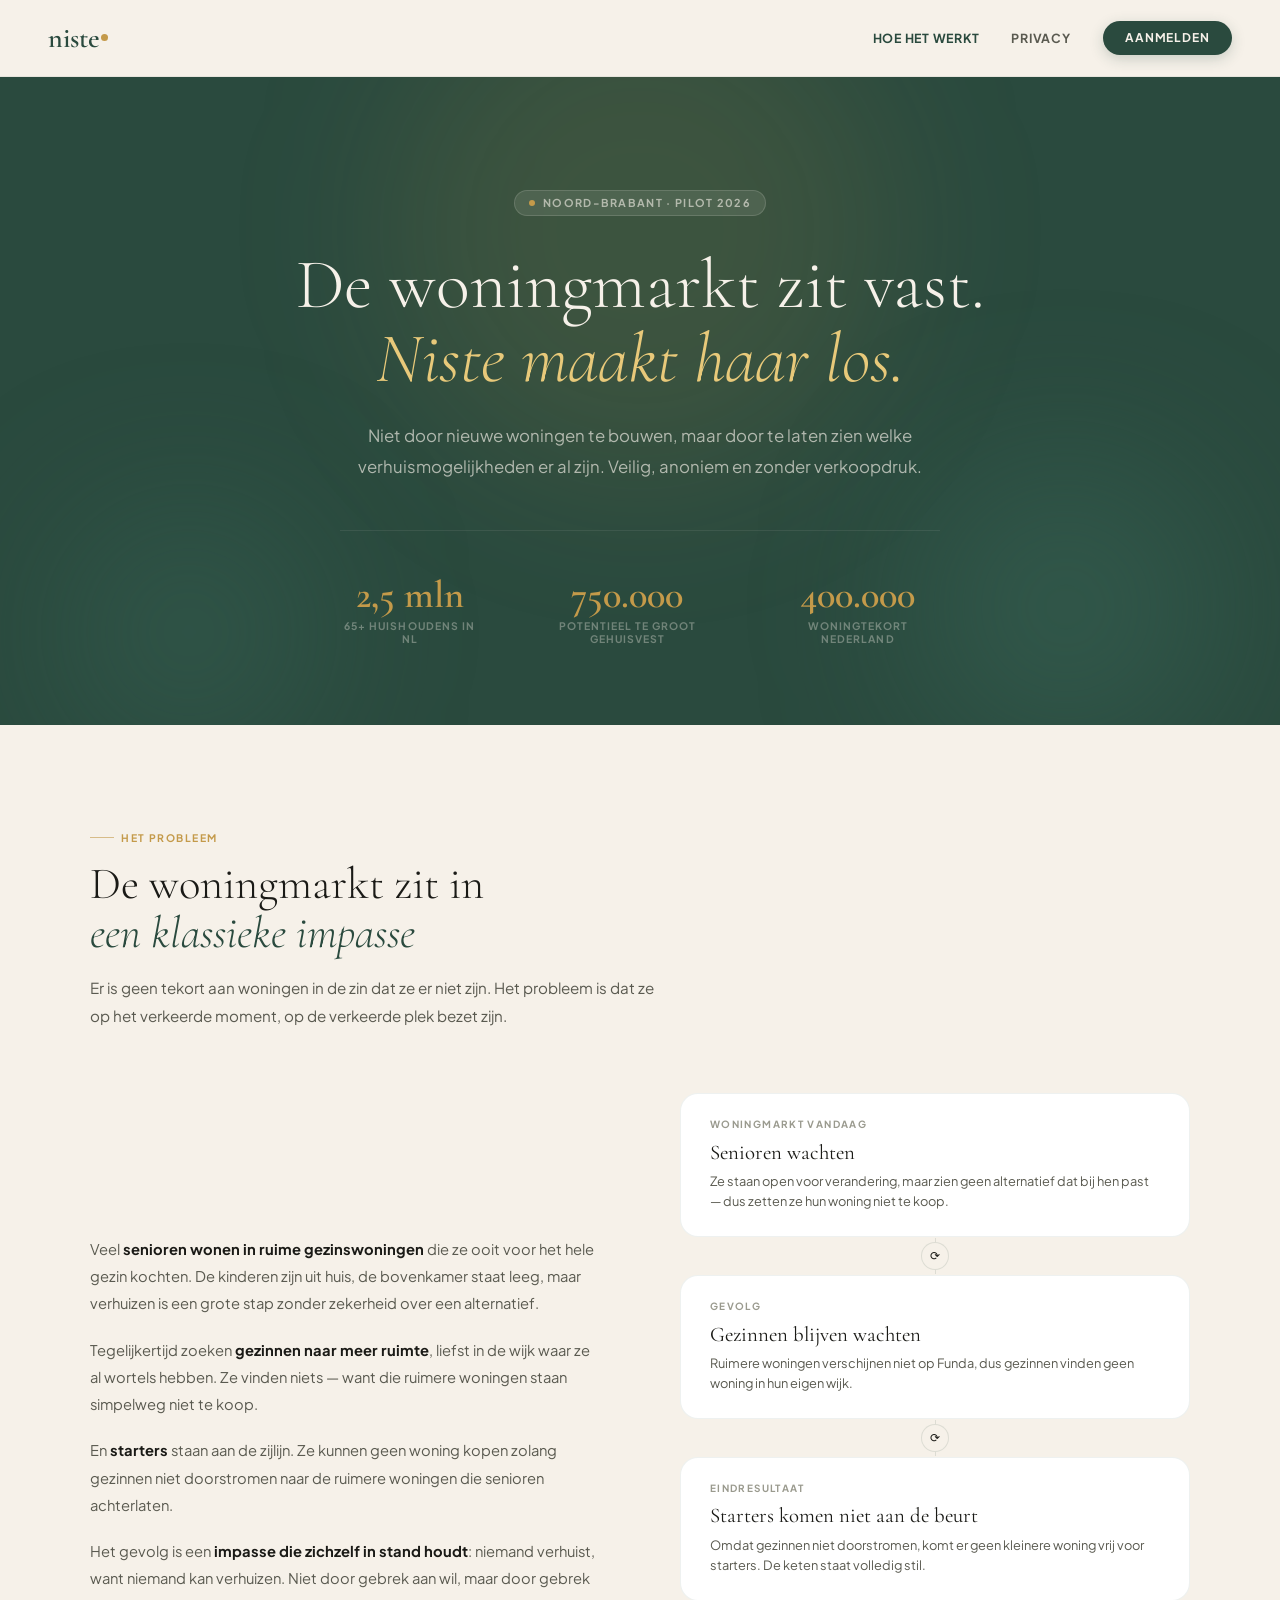
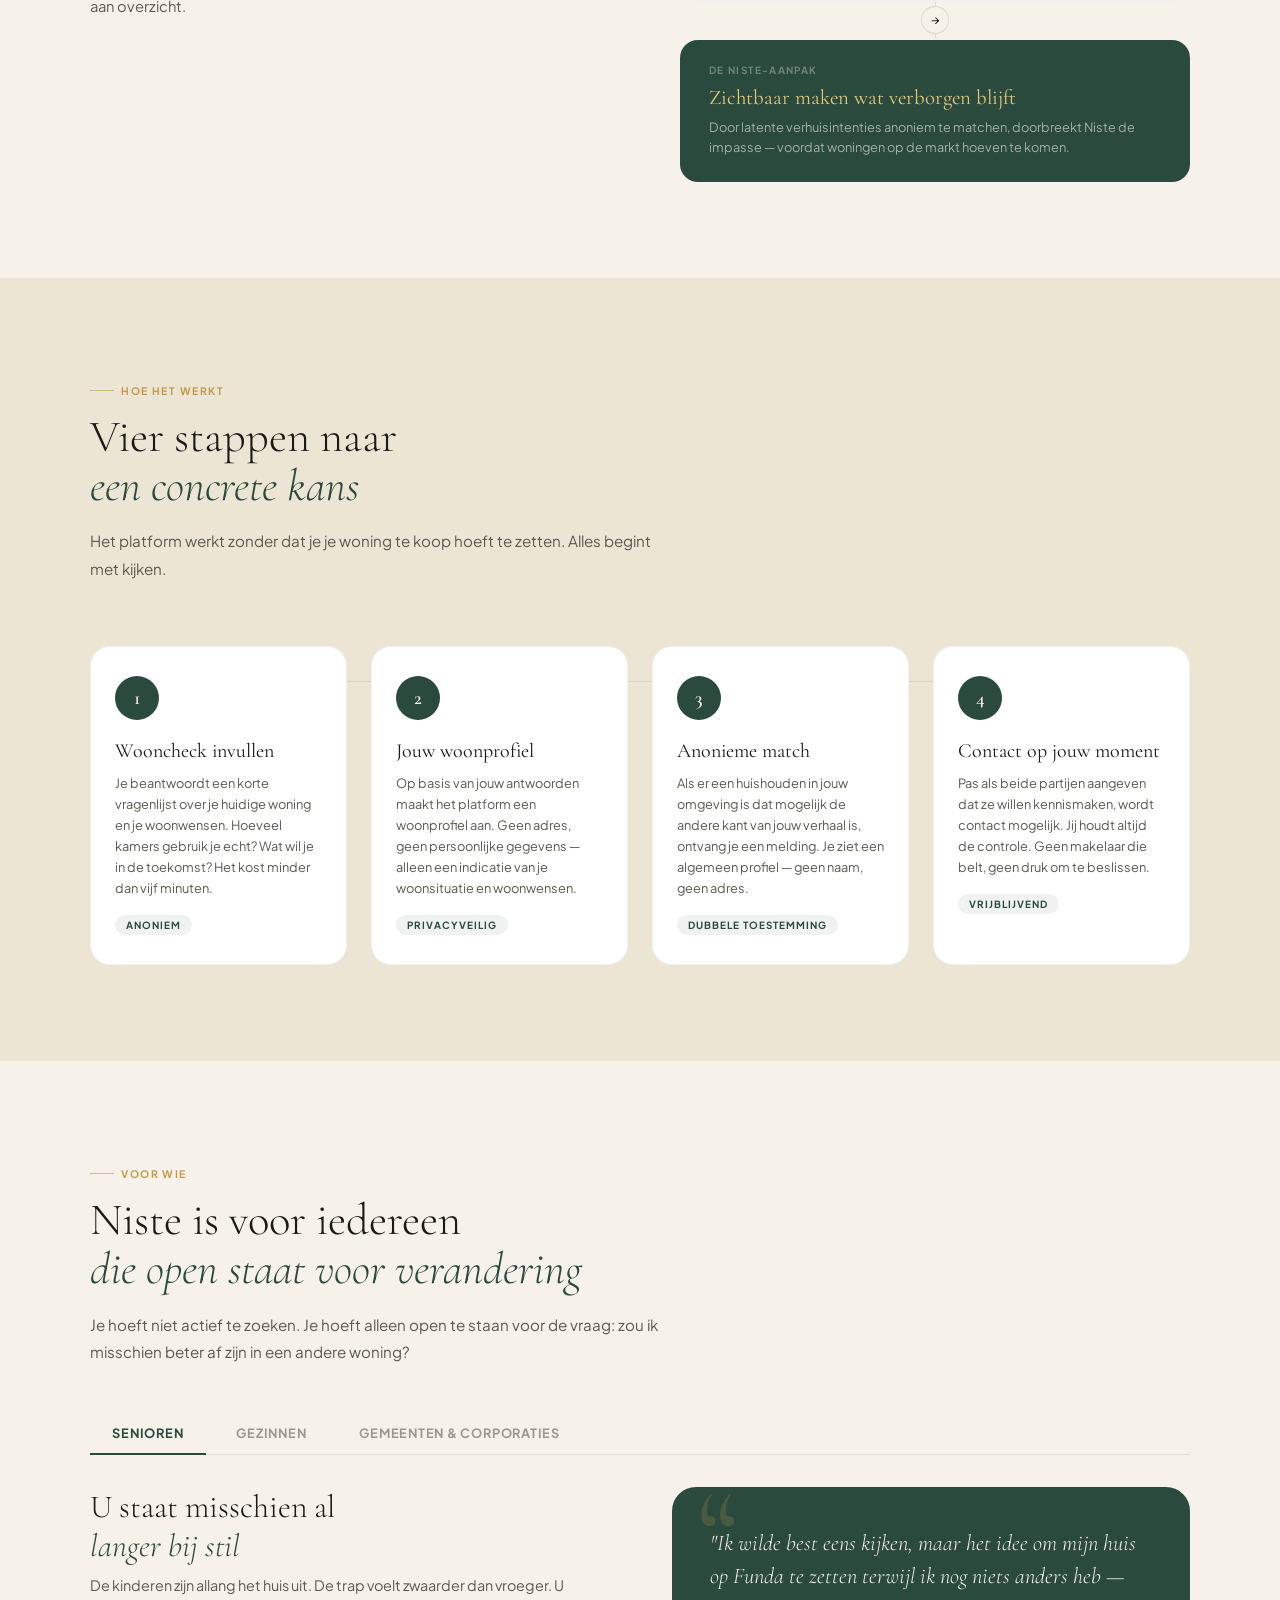
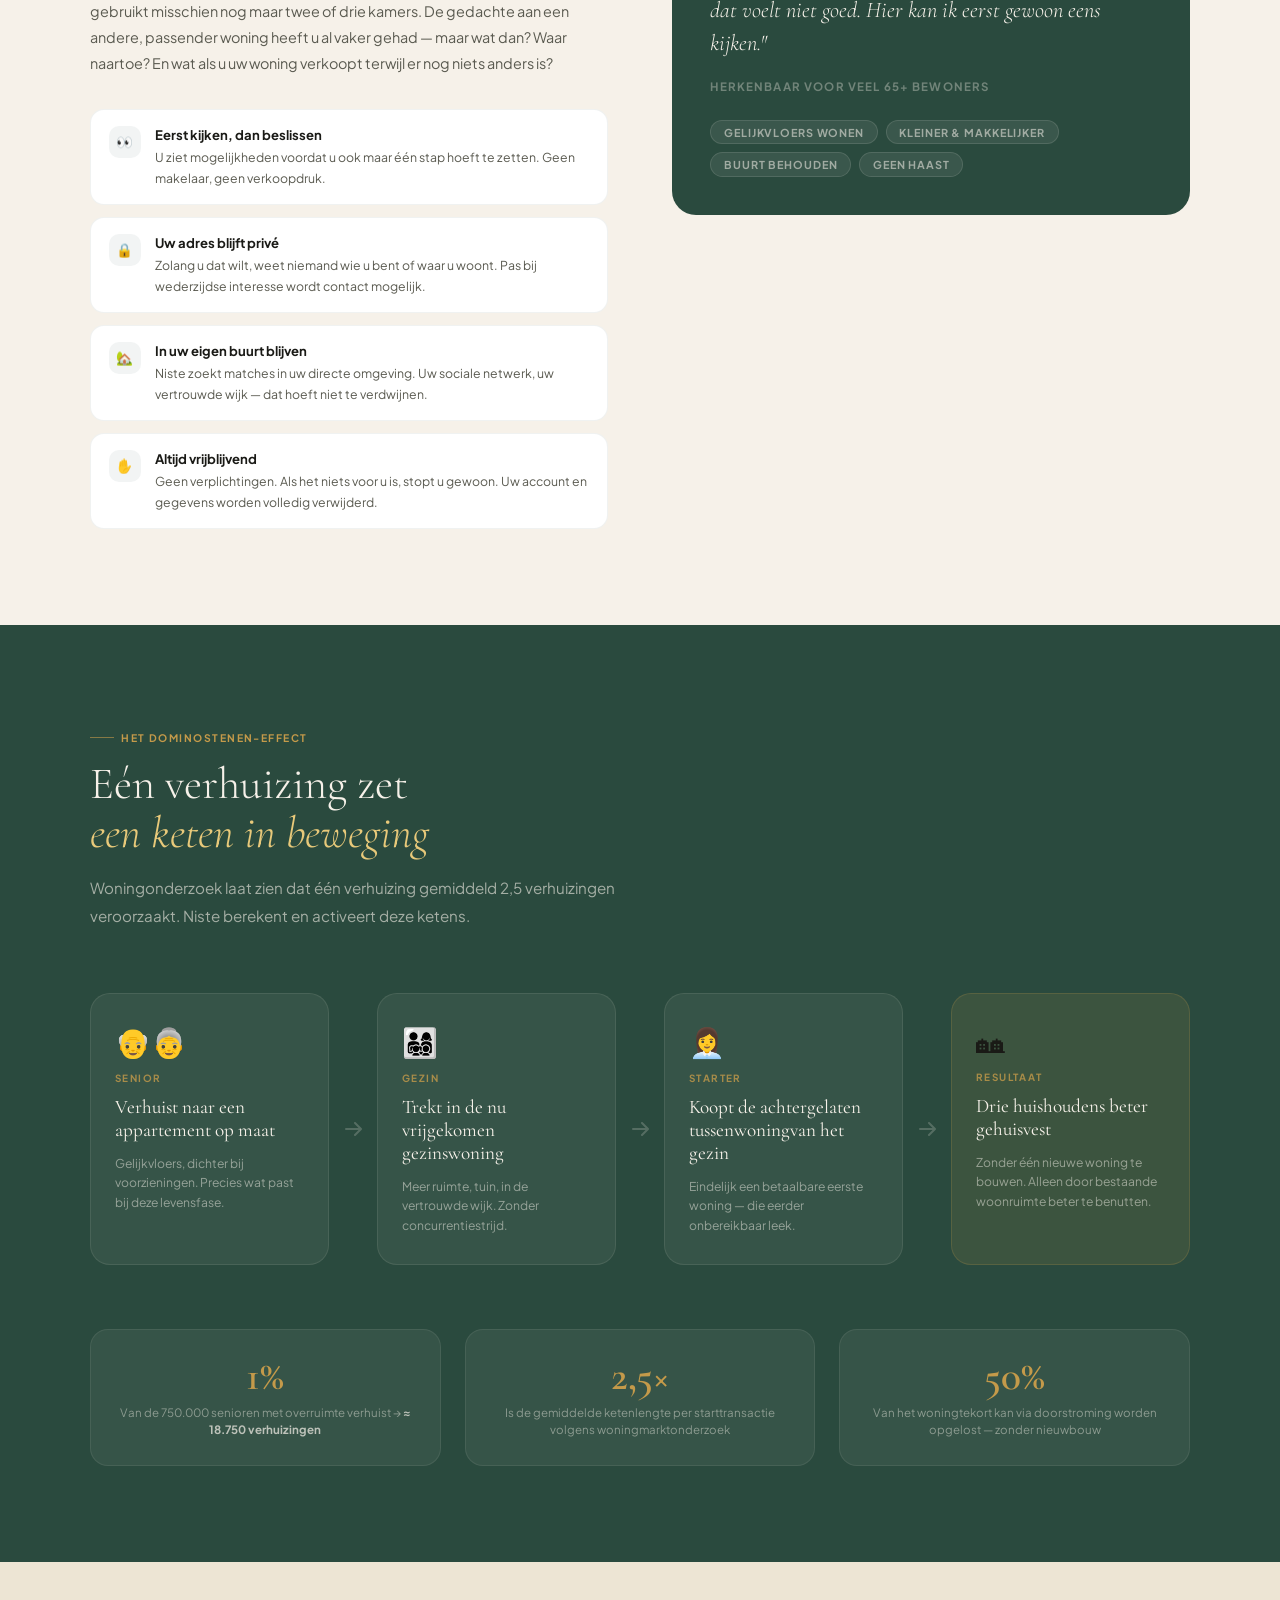
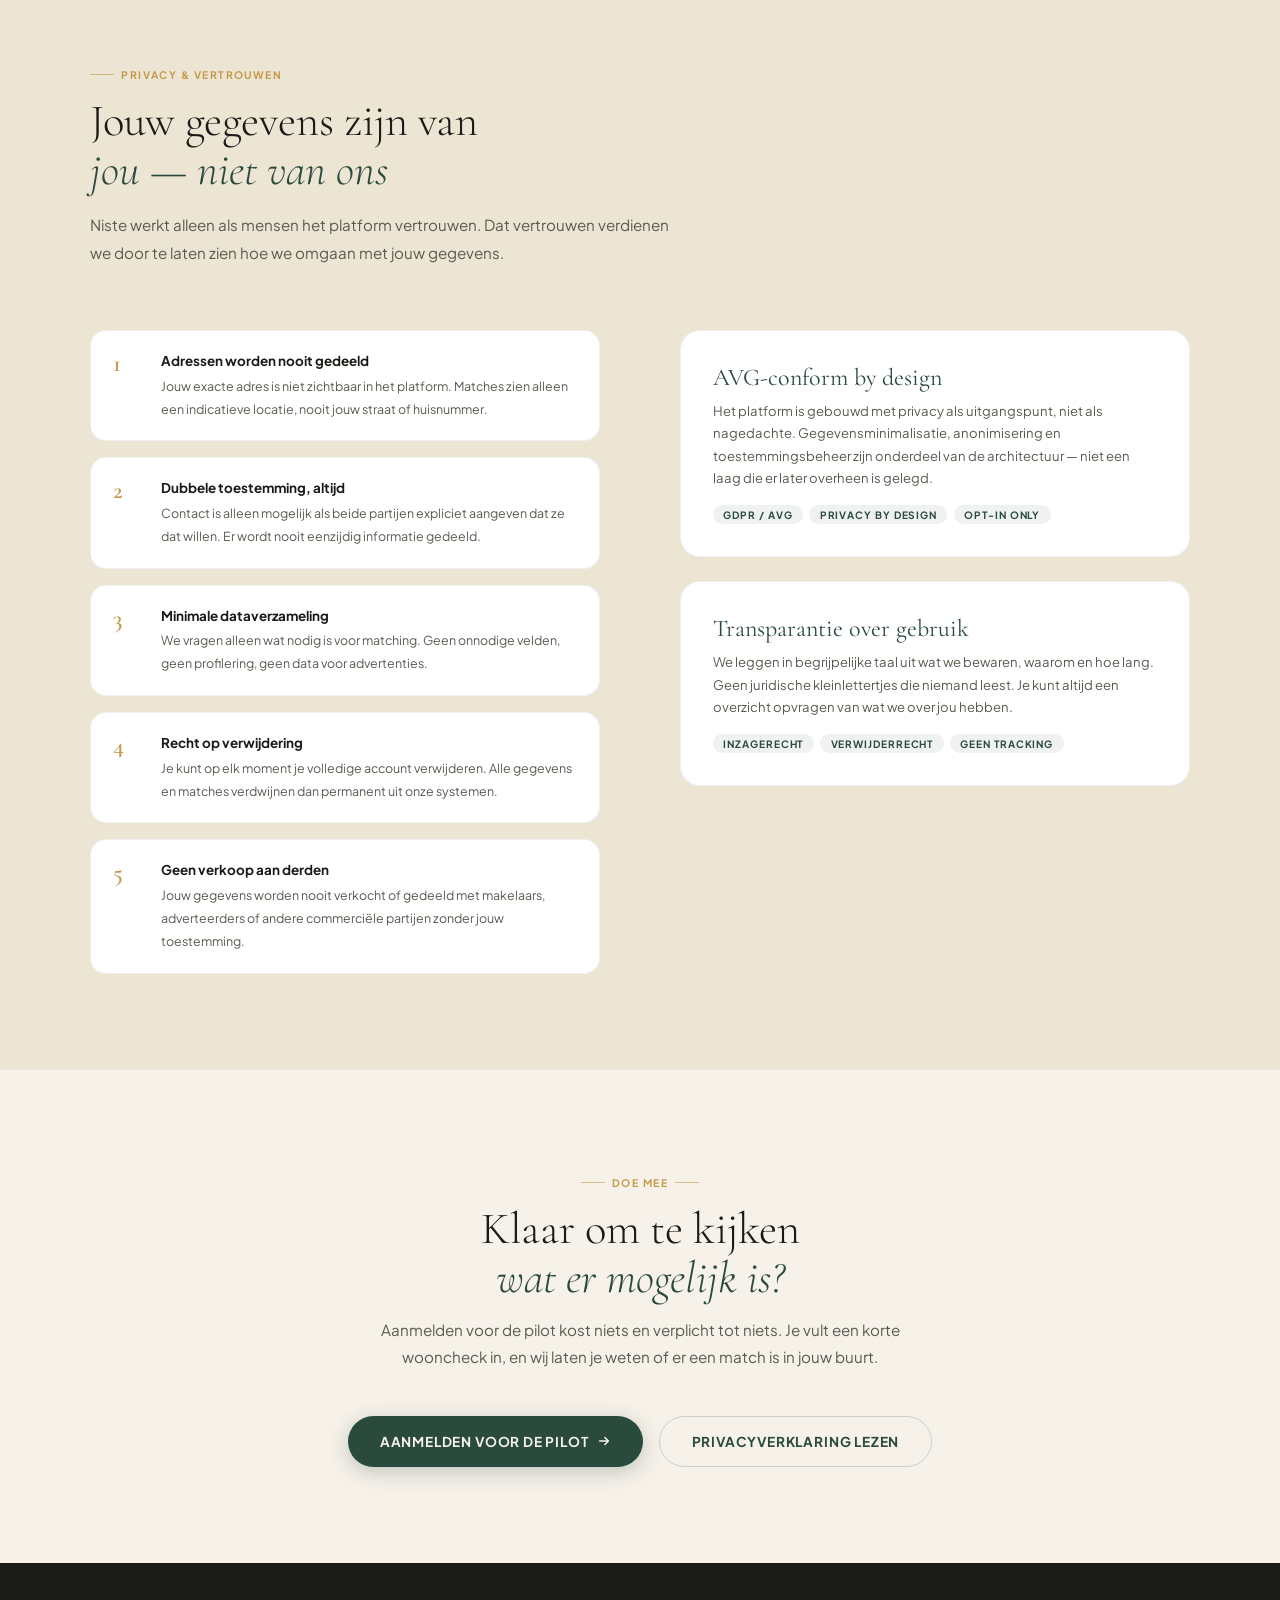
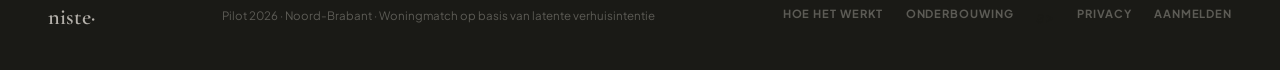
==== index.html @ ced9181a "Update index.html" ====
<!DOCTYPE html>
<html lang="nl">
<head>
  <meta charset="UTF-8">
  <meta name="viewport" content="width=device-width, initial-scale=1.0">
  <title>Hoe werkt Niste – Woningmatch voor iedereen</title>
  <link rel="preconnect" href="https://fonts.googleapis.com">
  <link rel="preconnect" href="https://fonts.gstatic.com" crossorigin>
  <link href="https://fonts.googleapis.com/css2?family=Cormorant+Garamond:ital,opsz,wght@0,9..144,300;0,9..144,400;0,9..144,600;1,9..144,300;1,9..144,500&family=Plus+Jakarta+Sans:wght@400;500;600;700&display=swap" rel="stylesheet">
  <style>
    *, *::before, *::after { box-sizing: border-box; margin: 0; padding: 0; }
    :root {
      --cream:  #F6F1E9;
      --warm:   #EDE5D4;
      --sand:   #D9CEBC;
      --forest: #2A4A3E;
      --moss:   #3D6B5C;
      --gold:   #C49A4A;
      --gold-lt:#E8C97A;
      --gold-pale: #F5EDD6;
      --rust:   #B85C38;
      --dark:   #1A1A16;
      --mid:    #5A5A50;
      --light:  #9A9A8E;
    }
    html { scroll-behavior: smooth; }
    body {
      font-family: 'Plus Jakarta Sans', sans-serif;
      background: var(--cream);
      color: var(--dark);
    }

    /* ── NAV ── */
    nav {
      display: flex; align-items: center; justify-content: space-between;
      padding: 1.3rem 3rem;
      border-bottom: 1px solid rgba(42,74,62,.08);
      background: rgba(246,241,233,.95);
      backdrop-filter: blur(20px);
      position: sticky; top: 0; z-index: 50;
    }
    .nav-logo {
      font-family: 'Cormorant Garamond', serif;
      font-size: 1.75rem; font-weight: 600;
      color: var(--forest); text-decoration: none;
      display: flex; align-items: center;
    }
    .logo-dot {
      width: 7px; height: 7px; border-radius: 50%;
      background: var(--gold); display: inline-block;
      animation: pulse 2.2s ease-in-out infinite; margin-left: 1px;
    }
    @keyframes pulse { 0%,100%{transform:scale(1);opacity:1} 50%{transform:scale(1.5);opacity:.6} }
    .nav-links {
      display: flex; align-items: center; gap: 2rem;
    }
    .nav-link {
      font-size: .78rem; font-weight: 700;
      letter-spacing: .06em; text-transform: uppercase;
      color: var(--mid); text-decoration: none;
      transition: color .2s;
    }
    .nav-link:hover { color: var(--forest); }
    .nav-link.active { color: var(--forest); }
    .nav-cta {
      background: var(--forest); color: var(--cream);
      border: none; border-radius: 100px;
      padding: .6rem 1.4rem;
      font-family: 'Plus Jakarta Sans', sans-serif;
      font-size: .75rem; font-weight: 700;
      letter-spacing: .07em; text-transform: uppercase;
      text-decoration: none;
      cursor: pointer; transition: background .2s, transform .2s;
      box-shadow: 0 4px 14px rgba(42,74,62,.22);
    }
    .nav-cta:hover { background: var(--moss); transform: translateY(-1px); }

    /* ── HERO ── */
    .hero {
      background: var(--forest);
      padding: 7rem 3rem 5rem;
      position: relative; overflow: hidden;
      text-align: center;
    }
    .hero-blob {
      position: absolute; border-radius: 50%;
      filter: blur(80px); pointer-events: none;
    }
    .hero-blob-1 {
      width: 500px; height: 500px;
      background: rgba(196,154,74,.12);
      top: -15%; left: 50%; transform: translateX(-50%);
    }
    .hero-blob-2 {
      width: 300px; height: 300px;
      background: rgba(61,107,92,.4);
      bottom: -5%; right: 5%;
    }
    .hero-blob-3 {
      width: 250px; height: 250px;
      background: rgba(61,107,92,.35);
      bottom: -5%; left: 5%;
    }
    .hero-eyebrow {
      display: inline-flex; align-items: center; gap: .5rem;
      background: rgba(246,241,233,.1);
      border: 1px solid rgba(246,241,233,.15);
      border-radius: 100px;
      padding: .35rem .9rem;
      font-size: .68rem; font-weight: 700;
      letter-spacing: .12em; text-transform: uppercase;
      color: rgba(246,241,233,.6);
      margin-bottom: 2rem;
      position: relative; z-index: 1;
    }
    .hero-dot { width: 6px; height: 6px; border-radius: 50%; background: var(--gold); }
    .hero h1 {
      font-family: 'Cormorant Garamond', serif;
      font-size: clamp(2.6rem, 5.5vw, 5rem);
      font-weight: 300; line-height: 1.05;
      color: var(--cream);
      max-width: 800px; margin: 0 auto 1.6rem;
      position: relative; z-index: 1;
    }
    .hero h1 em { font-style: italic; color: var(--gold-lt); }
    .hero-lead {
      font-size: clamp(.9rem, 1.5vw, 1.05rem);
      line-height: 1.8; color: rgba(246,241,233,.65);
      max-width: 600px; margin: 0 auto 3rem;
      position: relative; z-index: 1;
    }
    .hero-stat-row {
      display: flex; justify-content: center; gap: 3rem;
      position: relative; z-index: 1;
      padding-top: 2.8rem;
      border-top: 1px solid rgba(246,241,233,.08);
      max-width: 600px; margin: 0 auto;
    }
    .hero-stat-val {
      font-family: 'Cormorant Garamond', serif;
      font-size: 2.4rem; font-weight: 600;
      color: var(--gold); line-height: 1;
    }
    .hero-stat-lbl {
      font-size: .65rem; font-weight: 700;
      letter-spacing: .1em; text-transform: uppercase;
      color: rgba(246,241,233,.35); margin-top: .3rem;
    }

    /* ── SECTION CHROME ── */
    section { padding: 6rem 3rem; }
    .section-inner { max-width: 1100px; margin: 0 auto; }
    .section-eyebrow {
      display: inline-flex; align-items: center; gap: .45rem;
      font-size: .65rem; font-weight: 700;
      letter-spacing: .14em; text-transform: uppercase;
      color: var(--gold); margin-bottom: 1rem;
    }
    .section-eyebrow-line {
      width: 24px; height: 1px; background: var(--gold); opacity: .6;
    }
    .section-title {
      font-family: 'Cormorant Garamond', serif;
      font-size: clamp(2rem, 3.5vw, 3.2rem);
      font-weight: 300; line-height: 1.1;
      color: var(--dark); margin-bottom: 1rem;
    }
    .section-title em { font-style: italic; color: var(--forest); }
    .section-lead {
      font-size: .95rem; line-height: 1.8;
      color: var(--mid); max-width: 580px;
    }

    /* ── SECTION: PROBLEEM ── */
    .problem-section { background: var(--cream); }
    .problem-grid {
      display: grid;
      grid-template-columns: 1fr 1fr;
      gap: 5rem;
      align-items: center;
      margin-top: 4rem;
    }
    .problem-text-col {}
    .problem-text-col p {
      font-size: .92rem; line-height: 1.85;
      color: var(--mid); margin-bottom: 1.2rem;
    }
    .problem-text-col p strong { color: var(--dark); font-weight: 700; }

    .problem-visual {
      display: flex; flex-direction: column; gap: 1px;
    }
    .impasse-card {
      background: white;
      border: 1px solid rgba(42,74,62,.08);
      border-radius: 18px;
      padding: 1.5rem 1.8rem;
      position: relative;
    }
    .impasse-card-label {
      font-size: .62rem; font-weight: 700;
      letter-spacing: .14em; text-transform: uppercase;
      color: var(--light); margin-bottom: .6rem;
    }
    .impasse-card-title {
      font-family: 'Cormorant Garamond', serif;
      font-size: 1.3rem; font-weight: 400;
      color: var(--dark); margin-bottom: .4rem;
    }
    .impasse-card-body {
      font-size: .8rem; line-height: 1.6; color: var(--mid);
    }
    .impasse-connector {
      display: flex; align-items: center; justify-content: center;
      height: 36px; position: relative;
    }
    .impasse-connector::before {
      content: ''; position: absolute;
      top: 0; bottom: 0; left: 50%;
      width: 1px; background: rgba(42,74,62,.12);
    }
    .impasse-connector-icon {
      width: 28px; height: 28px;
      background: var(--cream);
      border: 1px solid rgba(42,74,62,.12);
      border-radius: 50%;
      display: flex; align-items: center; justify-content: center;
      font-size: .75rem; position: relative; z-index: 1;
    }
    .impasse-solution {
      background: var(--forest);
      border-radius: 18px; padding: 1.5rem 1.8rem;
      margin-top: 1px;
    }
    .impasse-solution .impasse-card-label { color: rgba(246,241,233,.35); }
    .impasse-solution .impasse-card-title { color: var(--gold-lt); }
    .impasse-solution .impasse-card-body { color: rgba(246,241,233,.6); }

    /* ── SECTION: HOE WERKT HET ── */
    .how-section { background: var(--warm); }
    .steps-grid {
      display: grid;
      grid-template-columns: repeat(4, 1fr);
      gap: 1.5rem;
      margin-top: 4rem;
      position: relative;
    }
    .steps-grid::before {
      content: '';
      position: absolute;
      top: 2.2rem; left: calc(12.5% + 1rem); right: calc(12.5% + 1rem);
      height: 1px; background: rgba(42,74,62,.1);
      z-index: 0;
    }
    .step-card {
      background: white;
      border: 1px solid rgba(42,74,62,.07);
      border-radius: 20px; padding: 1.8rem 1.5rem;
      position: relative; z-index: 1;
      transition: transform .25s, box-shadow .25s;
    }
    .step-card:hover { transform: translateY(-4px); box-shadow: 0 12px 32px rgba(42,74,62,.1); }
    .step-number {
      width: 44px; height: 44px; border-radius: 50%;
      background: var(--forest); color: var(--cream);
      display: flex; align-items: center; justify-content: center;
      font-family: 'Cormorant Garamond', serif;
      font-size: 1.2rem; font-weight: 600;
      margin-bottom: 1.2rem;
    }
    .step-title {
      font-family: 'Cormorant Garamond', serif;
      font-size: 1.25rem; font-weight: 400;
      color: var(--dark); margin-bottom: .6rem;
    }
    .step-body {
      font-size: .8rem; line-height: 1.65; color: var(--mid);
    }
    .step-tag {
      display: inline-block; margin-top: 1rem;
      background: rgba(42,74,62,.07);
      border-radius: 100px; padding: .25rem .7rem;
      font-size: .62rem; font-weight: 700;
      letter-spacing: .1em; text-transform: uppercase;
      color: var(--forest);
    }

    /* ── SECTION: VOOR WIE ── */
    .audience-section { background: var(--cream); }
    .audience-tabs {
      display: flex; gap: .5rem;
      margin: 3rem 0 2rem;
      border-bottom: 1px solid rgba(42,74,62,.1);
      padding-bottom: 0;
    }
    .audience-tab {
      padding: .75rem 1.4rem;
      border: none; background: transparent;
      font-family: 'Plus Jakarta Sans', sans-serif;
      font-size: .8rem; font-weight: 700;
      letter-spacing: .06em; text-transform: uppercase;
      color: var(--light); cursor: pointer;
      border-bottom: 2px solid transparent;
      margin-bottom: -1px;
      transition: all .2s;
    }
    .audience-tab.active {
      color: var(--forest);
      border-bottom-color: var(--forest);
    }
    .audience-panel { display: none; }
    .audience-panel.active { display: grid; grid-template-columns: 1fr 1fr; gap: 4rem; align-items: start; }

    .audience-text h3 {
      font-family: 'Cormorant Garamond', serif;
      font-size: 2rem; font-weight: 300;
      color: var(--dark); margin-bottom: .5rem;
    }
    .audience-text h3 em { font-style: italic; color: var(--forest); }
    .audience-text .audience-intro {
      font-size: .9rem; line-height: 1.8;
      color: var(--mid); margin-bottom: 2rem;
    }
    .audience-benefits {
      display: flex; flex-direction: column; gap: .75rem;
    }
    .benefit-row {
      display: flex; align-items: flex-start; gap: .9rem;
      padding: 1rem 1.1rem;
      background: white;
      border: 1px solid rgba(42,74,62,.07);
      border-radius: 14px;
    }
    .benefit-icon {
      width: 32px; height: 32px; border-radius: 10px;
      background: rgba(42,74,62,.06);
      display: flex; align-items: center; justify-content: center;
      font-size: .85rem; flex-shrink: 0;
    }
    .benefit-text strong {
      display: block; font-size: .82rem; font-weight: 700;
      color: var(--dark); margin-bottom: 2px;
    }
    .benefit-text span {
      font-size: .77rem; color: var(--mid); line-height: 1.5;
    }

    .audience-quote {
      background: var(--forest);
      border-radius: 24px; padding: 2.4rem;
      position: relative; overflow: hidden;
    }
    .audience-quote::before {
      content: '\201C';
      position: absolute; top: -1rem; left: 1.5rem;
      font-family: 'Cormorant Garamond', serif;
      font-size: 8rem; line-height: 1;
      color: rgba(196,154,74,.2); pointer-events: none;
    }
    .audience-quote-text {
      font-family: 'Cormorant Garamond', serif;
      font-size: 1.4rem; font-weight: 300;
      font-style: italic; line-height: 1.5;
      color: var(--cream); margin-bottom: 1.2rem;
      position: relative;
    }
    .audience-quote-source {
      font-size: .72rem; font-weight: 700;
      letter-spacing: .1em; text-transform: uppercase;
      color: rgba(246,241,233,.35);
    }
    .audience-quote-chips {
      display: flex; flex-wrap: wrap; gap: .5rem; margin-top: 1.6rem;
    }
    .audience-quote-chip {
      background: rgba(246,241,233,.08);
      border: 1px solid rgba(246,241,233,.12);
      border-radius: 100px; padding: .3rem .8rem;
      font-size: .68rem; font-weight: 700;
      letter-spacing: .08em; text-transform: uppercase;
      color: rgba(246,241,233,.55);
    }

    /* ── SECTION: DOORSTROOMKETEN ── */
    .chain-section { background: var(--forest); }
    .chain-section .section-title { color: var(--cream); }
    .chain-section .section-title em { color: var(--gold-lt); }
    .chain-section .section-lead { color: rgba(246,241,233,.6); }
    .chain-section .section-eyebrow { color: var(--gold); }

    .chain-visual {
      margin-top: 4rem;
      display: flex; align-items: stretch; gap: 0;
      overflow-x: auto; padding-bottom: 1rem;
    }
    .chain-node {
      flex: 1; min-width: 180px;
      background: rgba(246,241,233,.06);
      border: 1px solid rgba(246,241,233,.09);
      border-radius: 20px; padding: 1.8rem 1.5rem;
      display: flex; flex-direction: column;
      gap: .75rem;
    }
    .chain-node-emoji { font-size: 1.8rem; }
    .chain-node-who {
      font-size: .62rem; font-weight: 700;
      letter-spacing: .14em; text-transform: uppercase;
      color: var(--gold); opacity: .8;
    }
    .chain-node-label {
      font-family: 'Cormorant Garamond', serif;
      font-size: 1.2rem; color: var(--cream); line-height: 1.2;
    }
    .chain-node-desc {
      font-size: .76rem; line-height: 1.6;
      color: rgba(246,241,233,.5);
    }
    .chain-arrow {
      display: flex; align-items: center; justify-content: center;
      padding: 0 .75rem; flex-shrink: 0;
    }
    .chain-arrow svg { opacity: .35; }

    .chain-impact-row {
      display: grid; grid-template-columns: repeat(3, 1fr);
      gap: 1.5rem; margin-top: 3rem;
    }
    .chain-impact-card {
      background: rgba(246,241,233,.06);
      border: 1px solid rgba(246,241,233,.08);
      border-radius: 18px; padding: 1.6rem;
      text-align: center;
    }
    .chain-impact-val {
      font-family: 'Cormorant Garamond', serif;
      font-size: 2.6rem; font-weight: 600;
      color: var(--gold); line-height: 1; margin-bottom: .4rem;
    }
    .chain-impact-label {
      font-size: .72rem; line-height: 1.55;
      color: rgba(246,241,233,.45);
    }

    /* ── SECTION: PRIVACY ── */
    .privacy-section { background: var(--warm); }
    .privacy-grid {
      display: grid; grid-template-columns: 1fr 1fr;
      gap: 5rem; margin-top: 4rem; align-items: start;
    }
    .privacy-principles {
      display: flex; flex-direction: column; gap: 1rem;
    }
    .privacy-principle {
      display: flex; gap: 1.2rem; align-items: flex-start;
      padding: 1.3rem 1.4rem;
      background: white;
      border: 1px solid rgba(42,74,62,.07);
      border-radius: 16px;
    }
    .privacy-principle-num {
      font-family: 'Cormorant Garamond', serif;
      font-size: 1.5rem; font-weight: 600;
      color: var(--gold); line-height: 1;
      flex-shrink: 0; width: 28px;
    }
    .privacy-principle strong {
      display: block; font-size: .84rem; font-weight: 700;
      color: var(--dark); margin-bottom: .3rem;
    }
    .privacy-principle span {
      font-size: .78rem; line-height: 1.6; color: var(--mid);
    }
    .privacy-badges {
      display: flex; flex-direction: column; gap: 1.5rem;
      justify-content: center;
    }
    .privacy-badge-block {
      background: white;
      border: 1px solid rgba(42,74,62,.07);
      border-radius: 20px; padding: 2rem;
    }
    .privacy-badge-title {
      font-family: 'Cormorant Garamond', serif;
      font-size: 1.5rem; font-weight: 400;
      color: var(--forest); margin-bottom: .5rem;
    }
    .privacy-badge-body {
      font-size: .82rem; line-height: 1.7; color: var(--mid);
    }
    .privacy-badge-tags {
      display: flex; flex-wrap: wrap; gap: .4rem; margin-top: 1rem;
    }
    .privacy-badge-tag {
      background: rgba(42,74,62,.07);
      border-radius: 100px; padding: .22rem .65rem;
      font-size: .63rem; font-weight: 700;
      letter-spacing: .09em; text-transform: uppercase;
      color: var(--forest);
    }

    /* ── SECTION: CTA ── */
    .cta-section {
      background: var(--cream);
      padding: 6rem 3rem;
      text-align: center;
    }
    .cta-inner { max-width: 640px; margin: 0 auto; }
    .cta-inner .section-eyebrow { justify-content: center; }
    .cta-inner .section-title { text-align: center; margin-bottom: .8rem; }
    .cta-inner .section-lead {
      text-align: center; margin: 0 auto 2.8rem;
    }
    .cta-buttons {
      display: flex; gap: 1rem; justify-content: center; flex-wrap: wrap;
    }
    .btn-primary {
      background: var(--forest); color: var(--cream);
      border: none; border-radius: 100px;
      padding: 1rem 2rem;
      font-family: 'Plus Jakarta Sans', sans-serif;
      font-size: .85rem; font-weight: 700;
      letter-spacing: .06em; text-transform: uppercase;
      text-decoration: none; cursor: pointer;
      transition: background .2s, transform .2s, box-shadow .25s;
      box-shadow: 0 5px 20px rgba(42,74,62,.26);
      display: inline-flex; align-items: center; gap: .5rem;
    }
    .btn-primary:hover { background: var(--moss); transform: translateY(-2px); box-shadow: 0 10px 28px rgba(42,74,62,.32); }
    .btn-secondary {
      background: transparent; color: var(--forest);
      border: 1.5px solid rgba(42,74,62,.2);
      border-radius: 100px; padding: 1rem 2rem;
      font-family: 'Plus Jakarta Sans', sans-serif;
      font-size: .85rem; font-weight: 700;
      letter-spacing: .06em; text-transform: uppercase;
      text-decoration: none; cursor: pointer;
      transition: all .2s;
      display: inline-flex; align-items: center; gap: .5rem;
    }
    .btn-secondary:hover { border-color: var(--forest); background: rgba(42,74,62,.04); }

    /* ── FOOTER ── */
    footer {
      background: var(--dark);
      padding: 2.5rem 3rem;
      display: flex; align-items: center; justify-content: space-between;
      gap: 1rem; flex-wrap: wrap;
    }
    .footer-logo {
      font-family: 'Cormorant Garamond', serif;
      font-size: 1.4rem; font-weight: 600;
      color: rgba(246,241,233,.7); text-decoration: none;
    }
    .footer-meta {
      font-size: .72rem; color: rgba(246,241,233,.3);
      line-height: 1.6;
    }
    .footer-links {
      display: flex; gap: 1.4rem;
    }
    .footer-link {
      font-size: .7rem; font-weight: 700;
      letter-spacing: .08em; text-transform: uppercase;
      color: rgba(246,241,233,.3); text-decoration: none;
      transition: color .2s;
    }
    .footer-link:hover { color: rgba(246,241,233,.6); }

    /* ── RESPONSIVE ── */
    @media (max-width: 900px) {
      nav { padding: 1rem 1.4rem; }
      .nav-links { display: none; }
      section { padding: 4rem 1.4rem; }
      .hero { padding: 5rem 1.4rem 4rem; }
      .hero-stat-row { gap: 1.8rem; }
      .problem-grid,
      .privacy-grid { grid-template-columns: 1fr; gap: 2.5rem; }
      .audience-panel.active { grid-template-columns: 1fr; gap: 2rem; }
      .steps-grid {
        grid-template-columns: 1fr 1fr;
      }
      .steps-grid::before { display: none; }
      .chain-impact-row { grid-template-columns: 1fr; }
      .cta-section { padding: 4rem 1.4rem; }
      footer { padding: 2rem 1.4rem; }
      .footer-links { display: none; }
    }
    @media (max-width: 560px) {
      .steps-grid { grid-template-columns: 1fr; }
      .audience-tabs { overflow-x: auto; }
    }
  </style>
</head>
<body>

<!-- ── NAV ── -->
<nav>
  <a href="index.html" class="nav-logo">niste<span class="logo-dot"></span></a>
  <div class="nav-links">
    <a href="index.html" class="nav-link active">Hoe het werkt</a>
    <a href="privacy.html" class="nav-link">Privacy</a>
    <a href="aanmelden.html" class="nav-cta">Aanmelden</a>
  </div>
</nav>


<!-- ══════════════════════════════════════════════════
     HERO
══════════════════════════════════════════════════ -->
<section class="hero">
  <div class="hero-blob hero-blob-1"></div>
  <div class="hero-blob hero-blob-2"></div>
  <div class="hero-blob hero-blob-3"></div>

  <div class="hero-eyebrow">
    <span class="hero-dot"></span>
    Noord-Brabant · Pilot 2026
  </div>

  <h1>
    De woningmarkt zit vast.<br>
    <em>Niste maakt haar los.</em>
  </h1>

  <p class="hero-lead">
    Niet door nieuwe woningen te bouwen, maar door te laten zien welke verhuismogelijkheden er al zijn. Veilig, anoniem en zonder verkoopdruk.
  </p>

  <div class="hero-stat-row">
    <div>
      <div class="hero-stat-val">2,5 mln</div>
      <div class="hero-stat-lbl">65+ huishoudens in NL</div>
    </div>
    <div>
      <div class="hero-stat-val">750.000</div>
      <div class="hero-stat-lbl">Potentieel te groot gehuisvest</div>
    </div>
    <div>
      <div class="hero-stat-val">400.000</div>
      <div class="hero-stat-lbl">Woningtekort Nederland</div>
    </div>
  </div>
</section>


<!-- ══════════════════════════════════════════════════
     HET PROBLEEM
══════════════════════════════════════════════════ -->
<section class="problem-section">
  <div class="section-inner">
    <div class="section-eyebrow">
      <span class="section-eyebrow-line"></span>
      Het probleem
    </div>
    <h2 class="section-title">De woningmarkt zit in<br><em>een klassieke impasse</em></h2>
    <p class="section-lead">Er is geen tekort aan woningen in de zin dat ze er niet zijn. Het probleem is dat ze op het verkeerde moment, op de verkeerde plek bezet zijn.</p>

    <div class="problem-grid">
      <div class="problem-text-col">
        <p>Veel <strong>senioren wonen in ruime gezinswoningen</strong> die ze ooit voor het hele gezin kochten. De kinderen zijn uit huis, de bovenkamer staat leeg, maar verhuizen is een grote stap zonder zekerheid over een alternatief.</p>
        <p>Tegelijkertijd zoeken <strong>gezinnen naar meer ruimte</strong>, liefst in de wijk waar ze al wortels hebben. Ze vinden niets — want die ruimere woningen staan simpelweg niet te koop.</p>
        <p>En <strong>starters</strong> staan aan de zijlijn. Ze kunnen geen woning kopen zolang gezinnen niet doorstromen naar de ruimere woningen die senioren achterlaten.</p>
        <p>Het gevolg is een <strong>impasse die zichzelf in stand houdt</strong>: niemand verhuist, want niemand kan verhuizen. Niet door gebrek aan wil, maar door gebrek aan overzicht.</p>
      </div>

      <div class="problem-visual">
        <div class="impasse-card">
          <div class="impasse-card-label">Woningmarkt vandaag</div>
          <div class="impasse-card-title">Senioren wachten</div>
          <div class="impasse-card-body">Ze staan open voor verandering, maar zien geen alternatief dat bij hen past — dus zetten ze hun woning niet te koop.</div>
        </div>

        <div class="impasse-connector">
          <div class="impasse-connector-icon">⟳</div>
        </div>

        <div class="impasse-card">
          <div class="impasse-card-label">Gevolg</div>
          <div class="impasse-card-title">Gezinnen blijven wachten</div>
          <div class="impasse-card-body">Ruimere woningen verschijnen niet op Funda, dus gezinnen vinden geen woning in hun eigen wijk.</div>
        </div>

        <div class="impasse-connector">
          <div class="impasse-connector-icon">⟳</div>
        </div>

        <div class="impasse-card">
          <div class="impasse-card-label">Eindresultaat</div>
          <div class="impasse-card-title">Starters komen niet aan de beurt</div>
          <div class="impasse-card-body">Omdat gezinnen niet doorstromen, komt er geen kleinere woning vrij voor starters. De keten staat volledig stil.</div>
        </div>

        <div class="impasse-connector">
          <div class="impasse-connector-icon">→</div>
        </div>

        <div class="impasse-solution">
          <div class="impasse-card-label">De Niste-aanpak</div>
          <div class="impasse-card-title">Zichtbaar maken wat verborgen blijft</div>
          <div class="impasse-card-body">Door latente verhuisintenties anoniem te matchen, doorbreekt Niste de impasse — voordat woningen op de markt hoeven te komen.</div>
        </div>
      </div>
    </div>
  </div>
</section>


<!-- ══════════════════════════════════════════════════
     HOE WERKT HET
══════════════════════════════════════════════════ -->
<section class="how-section">
  <div class="section-inner">
    <div class="section-eyebrow">
      <span class="section-eyebrow-line"></span>
      Hoe het werkt
    </div>
    <h2 class="section-title">Vier stappen naar<br><em>een concrete kans</em></h2>
    <p class="section-lead">Het platform werkt zonder dat je je woning te koop hoeft te zetten. Alles begint met kijken.</p>

    <div class="steps-grid">

      <div class="step-card">
        <div class="step-number">1</div>
        <div class="step-title">Wooncheck invullen</div>
        <div class="step-body">Je beantwoordt een korte vragenlijst over je huidige woning en je woonwensen. Hoeveel kamers gebruik je echt? Wat wil je in de toekomst? Het kost minder dan vijf minuten.</div>
        <span class="step-tag">Anoniem</span>
      </div>

      <div class="step-card">
        <div class="step-number">2</div>
        <div class="step-title">Jouw woonprofiel</div>
        <div class="step-body">Op basis van jouw antwoorden maakt het platform een woonprofiel aan. Geen adres, geen persoonlijke gegevens — alleen een indicatie van je woonsituatie en woonwensen.</div>
        <span class="step-tag">Privacyveilig</span>
      </div>

      <div class="step-card">
        <div class="step-number">3</div>
        <div class="step-title">Anonieme match</div>
        <div class="step-body">Als er een huishouden in jouw omgeving is dat mogelijk de andere kant van jouw verhaal is, ontvang je een melding. Je ziet een algemeen profiel — geen naam, geen adres.</div>
        <span class="step-tag">Dubbele toestemming</span>
      </div>

      <div class="step-card">
        <div class="step-number">4</div>
        <div class="step-title">Contact op jouw moment</div>
        <div class="step-body">Pas als beide partijen aangeven dat ze willen kennismaken, wordt contact mogelijk. Jij houdt altijd de controle. Geen makelaar die belt, geen druk om te beslissen.</div>
        <span class="step-tag">Vrijblijvend</span>
      </div>

    </div>
  </div>
</section>


<!-- ══════════════════════════════════════════════════
     VOOR WIE
══════════════════════════════════════════════════ -->
<section class="audience-section">
  <div class="section-inner">
    <div class="section-eyebrow">
      <span class="section-eyebrow-line"></span>
      Voor wie
    </div>
    <h2 class="section-title">Niste is voor iedereen<br><em>die open staat voor verandering</em></h2>
    <p class="section-lead">Je hoeft niet actief te zoeken. Je hoeft alleen open te staan voor de vraag: zou ik misschien beter af zijn in een andere woning?</p>

    <!-- TABS -->
    <div class="audience-tabs">
      <button class="audience-tab active" onclick="showAudience('senior')">Senioren</button>
      <button class="audience-tab" onclick="showAudience('gezin')">Gezinnen</button>
      <button class="audience-tab" onclick="showAudience('gemeente')">Gemeenten &amp; corporaties</button>
    </div>

    <!-- ── SENIOR ── -->
    <div class="audience-panel active" id="panel-senior">
      <div class="audience-text">
        <h3>U staat misschien al<br><em>langer bij stil</em></h3>
        <p class="audience-intro">
          De kinderen zijn allang het huis uit. De trap voelt zwaarder dan vroeger. U gebruikt misschien nog maar twee of drie kamers. De gedachte aan een andere, passender woning heeft u al vaker gehad — maar wat dan? Waar naartoe? En wat als u uw woning verkoopt terwijl er nog niets anders is?
        </p>
        <div class="audience-benefits">
          <div class="benefit-row">
            <div class="benefit-icon">👀</div>
            <div class="benefit-text">
              <strong>Eerst kijken, dan beslissen</strong>
              <span>U ziet mogelijkheden voordat u ook maar één stap hoeft te zetten. Geen makelaar, geen verkoopdruk.</span>
            </div>
          </div>
          <div class="benefit-row">
            <div class="benefit-icon">🔒</div>
            <div class="benefit-text">
              <strong>Uw adres blijft privé</strong>
              <span>Zolang u dat wilt, weet niemand wie u bent of waar u woont. Pas bij wederzijdse interesse wordt contact mogelijk.</span>
            </div>
          </div>
          <div class="benefit-row">
            <div class="benefit-icon">🏡</div>
            <div class="benefit-text">
              <strong>In uw eigen buurt blijven</strong>
              <span>Niste zoekt matches in uw directe omgeving. Uw sociale netwerk, uw vertrouwde wijk — dat hoeft niet te verdwijnen.</span>
            </div>
          </div>
          <div class="benefit-row">
            <div class="benefit-icon">✋</div>
            <div class="benefit-text">
              <strong>Altijd vrijblijvend</strong>
              <span>Geen verplichtingen. Als het niets voor u is, stopt u gewoon. Uw account en gegevens worden volledig verwijderd.</span>
            </div>
          </div>
        </div>
      </div>
      <div class="audience-quote">
        <p class="audience-quote-text">
          "Ik wilde best eens kijken, maar het idee om mijn huis op Funda te zetten terwijl ik nog niets anders heb — dat voelt niet goed. Hier kan ik eerst gewoon eens kijken."
        </p>
        <div class="audience-quote-source">Herkenbaar voor veel 65+ bewoners</div>
        <div class="audience-quote-chips">
          <span class="audience-quote-chip">Gelijkvloers wonen</span>
          <span class="audience-quote-chip">Kleiner &amp; makkelijker</span>
          <span class="audience-quote-chip">Buurt behouden</span>
          <span class="audience-quote-chip">Geen haast</span>
        </div>
      </div>
    </div>

    <!-- ── GEZIN ── -->
    <div class="audience-panel" id="panel-gezin">
      <div class="audience-text">
        <h3>De woning die jullie<br><em>zoeken bestaat al</em></h3>
        <p class="audience-intro">
          Jullie gezin is gegroeid maar de woning niet mee. Jullie willen meer ruimte, een tuin, een extra kamer — maar het liefst blijven jullie in dezelfde wijk, bij dezelfde school, bij hetzelfde netwerk. Op Funda staat er niets. Toch zijn die woningen er wél. Ze staan alleen niet te koop — nog niet.
        </p>
        <div class="audience-benefits">
          <div class="benefit-row">
            <div class="benefit-icon">🔍</div>
            <div class="benefit-text">
              <strong>Woningen die nog niet op Funda staan</strong>
              <span>Niste legt contact met huishoudens die mogelijk open staan voor een verhuizing — voor ze hun woning te koop zetten.</span>
            </div>
          </div>
          <div class="benefit-row">
            <div class="benefit-icon">📍</div>
            <div class="benefit-text">
              <strong>In jouw eigen wijk</strong>
              <span>Matching gebeurt op basis van locatievoorkeuren. Zo vergroot je de kans op een woning dicht bij wat jullie kennen en waarderen.</span>
            </div>
          </div>
          <div class="benefit-row">
            <div class="benefit-icon">⚡</div>
            <div class="benefit-text">
              <strong>Geen concurrentiestrijd</strong>
              <span>Omdat de woning nog niet openbaar is, bied je niet mee op een overboden markt. Je praat direct met de bewoner.</span>
            </div>
          </div>
          <div class="benefit-row">
            <div class="benefit-icon">🤝</div>
            <div class="benefit-text">
              <strong>Alleen contact bij echte match</strong>
              <span>Je krijgt alleen een melding als er een reëel woonprofiel is dat bij jullie past. Geen loze suggesties.</span>
            </div>
          </div>
        </div>
      </div>
      <div class="audience-quote">
        <p class="audience-quote-text">
          "We zoeken al twee jaar naar iets groters in onze wijk. Op Funda staat nooit iets. We wisten niet dat we ook konden kijken naar woningen die misschien binnenkort beschikbaar komen."
        </p>
        <div class="audience-quote-source">Herkenbaar voor doorstromende gezinnen</div>
        <div class="audience-quote-chips">
          <span class="audience-quote-chip">Meer kamers</span>
          <span class="audience-quote-chip">Tuin of buitenruimte</span>
          <span class="audience-quote-chip">Zelfde school, zelfde buurt</span>
          <span class="audience-quote-chip">Pre-market</span>
        </div>
      </div>
    </div>

    <!-- ── GEMEENTE / CORPORATIE ── -->
    <div class="audience-panel" id="panel-gemeente">
      <div class="audience-text">
        <h3>Inzicht in wat<br><em>nog verborgen is</em></h3>
        <p class="audience-intro">
          Gemeenten en woningcorporaties zoeken naar manieren om de bestaande voorraad beter te benutten. Doorstroming staat hoog op de beleidsagenda — maar de data over latente verhuisbereidheid ontbreekt. Niste maakt zichtbaar wat er al is.
        </p>
        <div class="audience-benefits">
          <div class="benefit-row">
            <div class="benefit-icon">📊</div>
            <div class="benefit-text">
              <strong>Inzicht in woningmismatch per wijk</strong>
              <span>Het dashboard laat zien waar senioren met overruimte wonen en waar gezinnen ruimte tekortkomen — op wijkniveau.</span>
            </div>
          </div>
          <div class="benefit-row">
            <div class="benefit-icon">🗺</div>
            <div class="benefit-text">
              <strong>Heatmap van latente verhuisintentie</strong>
              <span>Visualiseer waar doorstroompotentieel het grootst is. Gebruik dat als onderbouwing voor woonbeleid en nieuwbouwplanning.</span>
            </div>
          </div>
          <div class="benefit-row">
            <div class="benefit-icon">🔗</div>
            <div class="benefit-text">
              <strong>Doorstroomketens in kaart brengen</strong>
              <span>Eén verhuizing zet gemiddeld 2,5 verhuizingen in gang. Niste berekent welke ketens in uw gemeente mogelijk zijn.</span>
            </div>
          </div>
          <div class="benefit-row">
            <div class="benefit-icon">📋</div>
            <div class="benefit-text">
              <strong>Pilot-instapmodel</strong>
              <span>Start met een afgebakende pilot in één wijk of gemeente. Geen langlopend contract, wel concrete data en resultaten.</span>
            </div>
          </div>
        </div>
      </div>
      <div class="audience-quote">
        <p class="audience-quote-text">
          "We weten dat er doorstroompotentieel is in onze gemeente, maar we hebben geen instrument om dat zichtbaar te maken. Dat is precies waar we behoefte aan hebben."
        </p>
        <div class="audience-quote-source">Herkenbaar voor woonbeleidsmedewerkers</div>
        <div class="audience-quote-chips">
          <span class="audience-quote-chip">Wijkrapportages</span>
          <span class="audience-quote-chip">AVG-conform</span>
          <span class="audience-quote-chip">B2G dashboard</span>
          <span class="audience-quote-chip">Pilotklaar</span>
        </div>
      </div>
    </div>

  </div>
</section>


<!-- ══════════════════════════════════════════════════
     DOORSTROOMKETEN
══════════════════════════════════════════════════ -->
<section class="chain-section">
  <div class="section-inner">
    <div class="section-eyebrow">
      <span class="section-eyebrow-line"></span>
      Het dominostenen-effect
    </div>
    <h2 class="section-title">Eén verhuizing zet<br><em>een keten in beweging</em></h2>
    <p class="section-lead">Woningonderzoek laat zien dat één verhuizing gemiddeld 2,5 verhuizingen veroorzaakt. Niste berekent en activeert deze ketens.</p>

    <div class="chain-visual">
      <div class="chain-node">
        <div class="chain-node-emoji">👴👵</div>
        <div class="chain-node-who">Senior</div>
        <div class="chain-node-label">Verhuist naar een appartement op maat</div>
        <div class="chain-node-desc">Gelijkvloers, dichter bij voorzieningen. Precies wat past bij deze levensfase.</div>
      </div>
      <div class="chain-arrow">
        <svg width="24" height="24" viewBox="0 0 24 24" fill="none">
          <path d="M5 12h14M14 6l6 6-6 6" stroke="rgba(246,241,233,.6)" stroke-width="2" stroke-linecap="round" stroke-linejoin="round"/>
        </svg>
      </div>
      <div class="chain-node">
        <div class="chain-node-emoji">👨‍👩‍👧‍👦</div>
        <div class="chain-node-who">Gezin</div>
        <div class="chain-node-label">Trekt in de nu vrijgekomen gezinswoning</div>
        <div class="chain-node-desc">Meer ruimte, tuin, in de vertrouwde wijk. Zonder concurrentiestrijd.</div>
      </div>
      <div class="chain-arrow">
        <svg width="24" height="24" viewBox="0 0 24 24" fill="none">
          <path d="M5 12h14M14 6l6 6-6 6" stroke="rgba(246,241,233,.6)" stroke-width="2" stroke-linecap="round" stroke-linejoin="round"/>
        </svg>
      </div>
      <div class="chain-node">
        <div class="chain-node-emoji">👩‍💼</div>
        <div class="chain-node-who">Starter</div>
        <div class="chain-node-label">Koopt de achtergelaten tussenwoningvan het gezin</div>
        <div class="chain-node-desc">Eindelijk een betaalbare eerste woning — die eerder onbereikbaar leek.</div>
      </div>
      <div class="chain-arrow">
        <svg width="24" height="24" viewBox="0 0 24 24" fill="none">
          <path d="M5 12h14M14 6l6 6-6 6" stroke="rgba(246,241,233,.6)" stroke-width="2" stroke-linecap="round" stroke-linejoin="round"/>
        </svg>
      </div>
      <div class="chain-node" style="background: rgba(196,154,74,.12); border-color: rgba(196,154,74,.2);">
        <div class="chain-node-emoji">🏘</div>
        <div class="chain-node-who">Resultaat</div>
        <div class="chain-node-label">Drie huishoudens beter gehuisvest</div>
        <div class="chain-node-desc">Zonder één nieuwe woning te bouwen. Alleen door bestaande woonruimte beter te benutten.</div>
      </div>
    </div>

    <div class="chain-impact-row">
      <div class="chain-impact-card">
        <div class="chain-impact-val">1%</div>
        <div class="chain-impact-label">Van de 750.000 senioren met overruimte verhuist → <strong style="color:rgba(246,241,233,.7)">≈ 18.750 verhuizingen</strong></div>
      </div>
      <div class="chain-impact-card">
        <div class="chain-impact-val">2,5×</div>
        <div class="chain-impact-label">Is de gemiddelde ketenlengte per starttransactie volgens woningmarktonderzoek</div>
      </div>
      <div class="chain-impact-card">
        <div class="chain-impact-val">50%</div>
        <div class="chain-impact-label">Van het woningtekort kan via doorstroming worden opgelost — zonder nieuwbouw</div>
      </div>
    </div>
  </div>
</section>


<!-- ══════════════════════════════════════════════════
     PRIVACY & VERTROUWEN
══════════════════════════════════════════════════ -->
<section class="privacy-section">
  <div class="section-inner">
    <div class="section-eyebrow">
      <span class="section-eyebrow-line"></span>
      Privacy &amp; vertrouwen
    </div>
    <h2 class="section-title">Jouw gegevens zijn van<br><em>jou — niet van ons</em></h2>
    <p class="section-lead">Niste werkt alleen als mensen het platform vertrouwen. Dat vertrouwen verdienen we door te laten zien hoe we omgaan met jouw gegevens.</p>

    <div class="privacy-grid">
      <div class="privacy-principles">

        <div class="privacy-principle">
          <div class="privacy-principle-num">1</div>
          <div>
            <strong>Adressen worden nooit gedeeld</strong>
            <span>Jouw exacte adres is niet zichtbaar in het platform. Matches zien alleen een indicatieve locatie, nooit jouw straat of huisnummer.</span>
          </div>
        </div>

        <div class="privacy-principle">
          <div class="privacy-principle-num">2</div>
          <div>
            <strong>Dubbele toestemming, altijd</strong>
            <span>Contact is alleen mogelijk als beide partijen expliciet aangeven dat ze dat willen. Er wordt nooit eenzijdig informatie gedeeld.</span>
          </div>
        </div>

        <div class="privacy-principle">
          <div class="privacy-principle-num">3</div>
          <div>
            <strong>Minimale dataverzameling</strong>
            <span>We vragen alleen wat nodig is voor matching. Geen onnodige velden, geen profilering, geen data voor advertenties.</span>
          </div>
        </div>

        <div class="privacy-principle">
          <div class="privacy-principle-num">4</div>
          <div>
            <strong>Recht op verwijdering</strong>
            <span>Je kunt op elk moment je volledige account verwijderen. Alle gegevens en matches verdwijnen dan permanent uit onze systemen.</span>
          </div>
        </div>

        <div class="privacy-principle">
          <div class="privacy-principle-num">5</div>
          <div>
            <strong>Geen verkoop aan derden</strong>
            <span>Jouw gegevens worden nooit verkocht of gedeeld met makelaars, adverteerders of andere commerciële partijen zonder jouw toestemming.</span>
          </div>
        </div>

      </div>

      <div class="privacy-badges">
        <div class="privacy-badge-block">
          <div class="privacy-badge-title">AVG-conform by design</div>
          <div class="privacy-badge-body">
            Het platform is gebouwd met privacy als uitgangspunt, niet als nagedachte. Gegevensminimalisatie, anonimisering en toestemmingsbeheer zijn onderdeel van de architectuur — niet een laag die er later overheen is gelegd.
          </div>
          <div class="privacy-badge-tags">
            <span class="privacy-badge-tag">GDPR / AVG</span>
            <span class="privacy-badge-tag">Privacy by design</span>
            <span class="privacy-badge-tag">Opt-in only</span>
          </div>
        </div>

        <div class="privacy-badge-block">
          <div class="privacy-badge-title">Transparantie over gebruik</div>
          <div class="privacy-badge-body">
            We leggen in begrijpelijke taal uit wat we bewaren, waarom en hoe lang. Geen juridische kleinlettertjes die niemand leest. Je kunt altijd een overzicht opvragen van wat we over jou hebben.
          </div>
          <div class="privacy-badge-tags">
            <span class="privacy-badge-tag">Inzagerecht</span>
            <span class="privacy-badge-tag">Verwijderrecht</span>
            <span class="privacy-badge-tag">Geen tracking</span>
          </div>
        </div>
      </div>
    </div>
  </div>
</section>


<!-- ══════════════════════════════════════════════════
     CTA
══════════════════════════════════════════════════ -->
<section class="cta-section">
  <div class="cta-inner">
    <div class="section-eyebrow" style="justify-content:center;">
      <span class="section-eyebrow-line"></span>
      Doe mee
      <span class="section-eyebrow-line"></span>
    </div>
    <h2 class="section-title">Klaar om te kijken<br><em>wat er mogelijk is?</em></h2>
    <p class="section-lead">
      Aanmelden voor de pilot kost niets en verplicht tot niets. Je vult een korte wooncheck in, en wij laten je weten of er een match is in jouw buurt.
    </p>
    <div class="cta-buttons">
      <a href="aanmelden.html" class="btn-primary">
        Aanmelden voor de pilot
        <svg width="14" height="14" viewBox="0 0 16 16" fill="none"><path d="M3 8h10M9 4l4 4-4 4" stroke="currentColor" stroke-width="1.8" stroke-linecap="round" stroke-linejoin="round"/></svg>
      </a>
      <a href="privacy.html" class="btn-secondary">
        Privacyverklaring lezen
      </a>
    </div>
  </div>
</section>


<!-- ── FOOTER ── -->
<footer>
  <a href="index.html" class="footer-logo">niste·</a>
  <p class="footer-meta">Pilot 2026 · Noord-Brabant · Woningmatch op basis van latente verhuisintentie</p>
  <div class="footer-links">
    <a href="over.html" class="footer-link">Hoe het werkt</a>
    <a href="onderbouwing.html" class="footer-link">Onderbouwing</a>a>
    <a href="privacy.html" class="footer-link">Privacy</a>
    <a href="aanmelden.html" class="footer-link">Aanmelden</a>
  </div>
</footer>


<!-- ── SCRIPTS ── -->
<script>
  function showAudience(id) {
    document.querySelectorAll('.audience-tab').forEach(t => t.classList.remove('active'));
    document.querySelectorAll('.audience-panel').forEach(p => p.classList.remove('active'));
    document.getElementById('panel-' + id).classList.add('active');
    event.target.classList.add('active');
  }
</script>
</body>
</html>
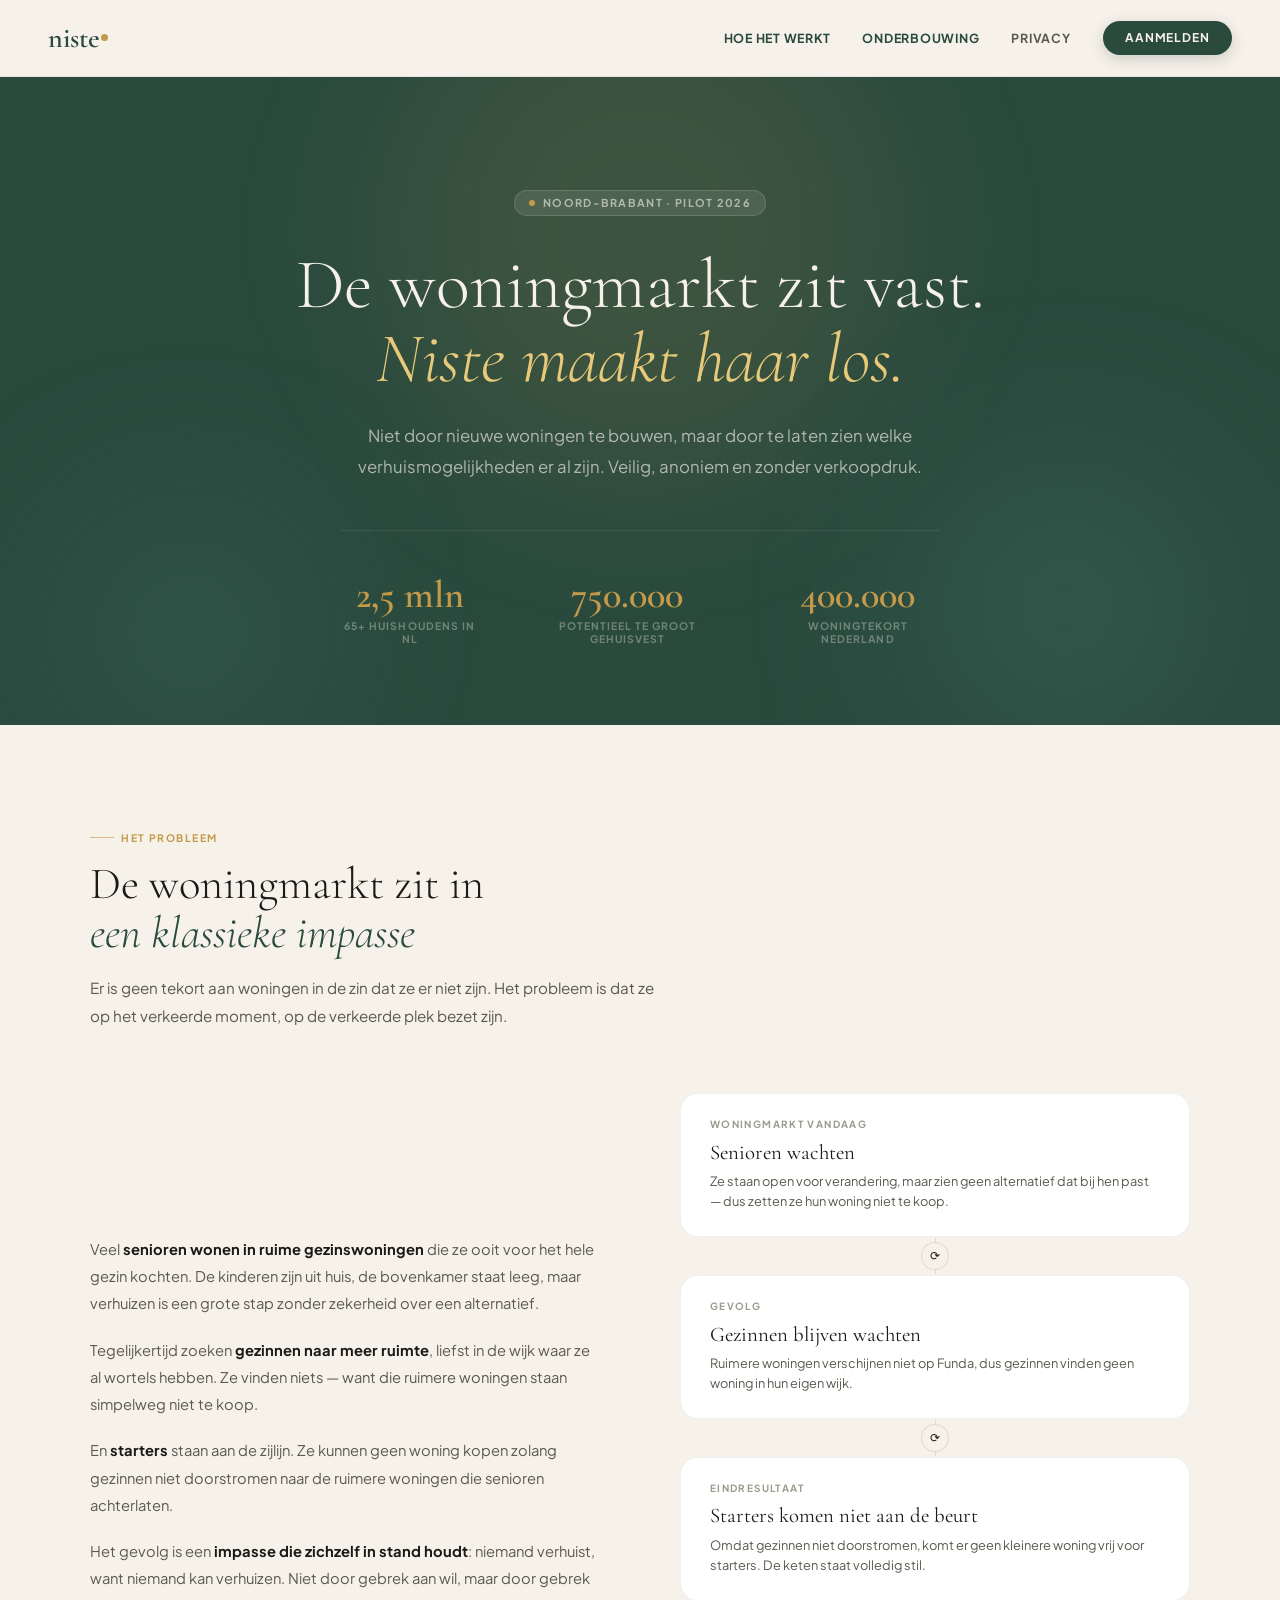
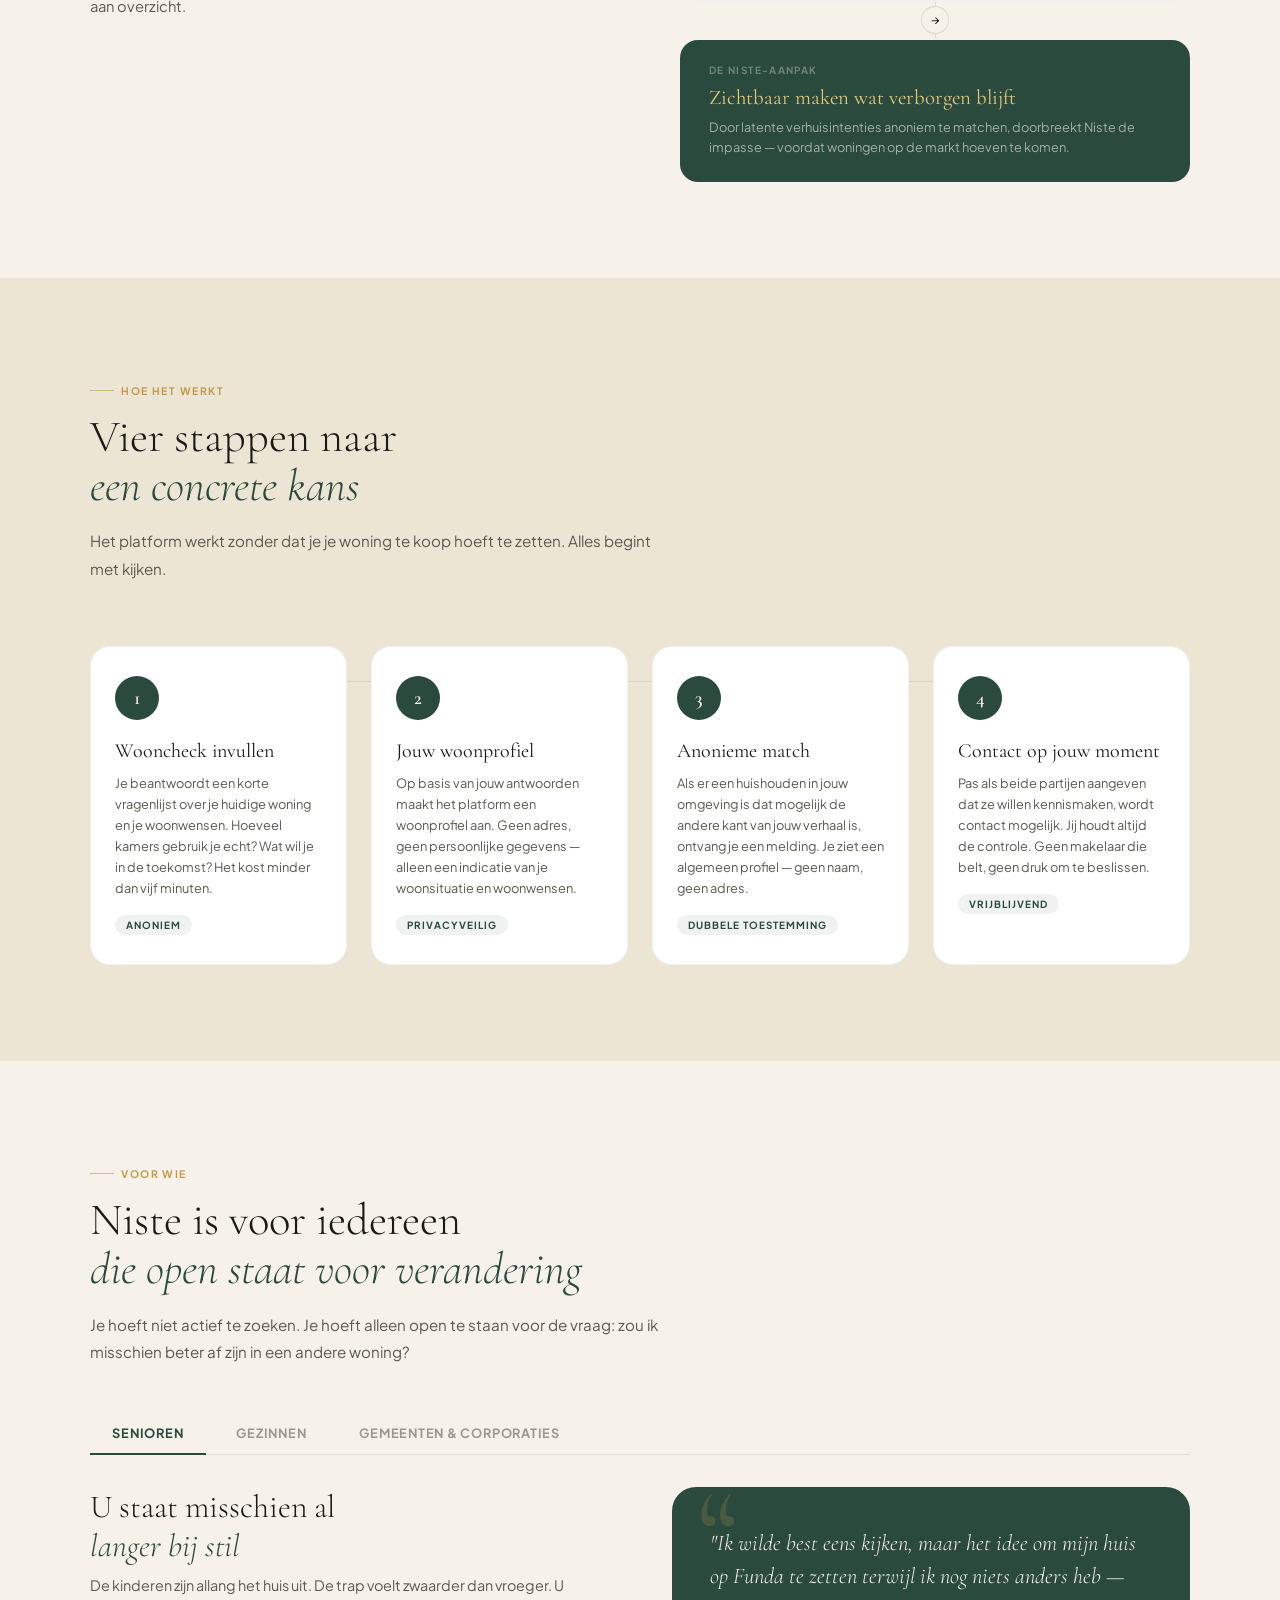
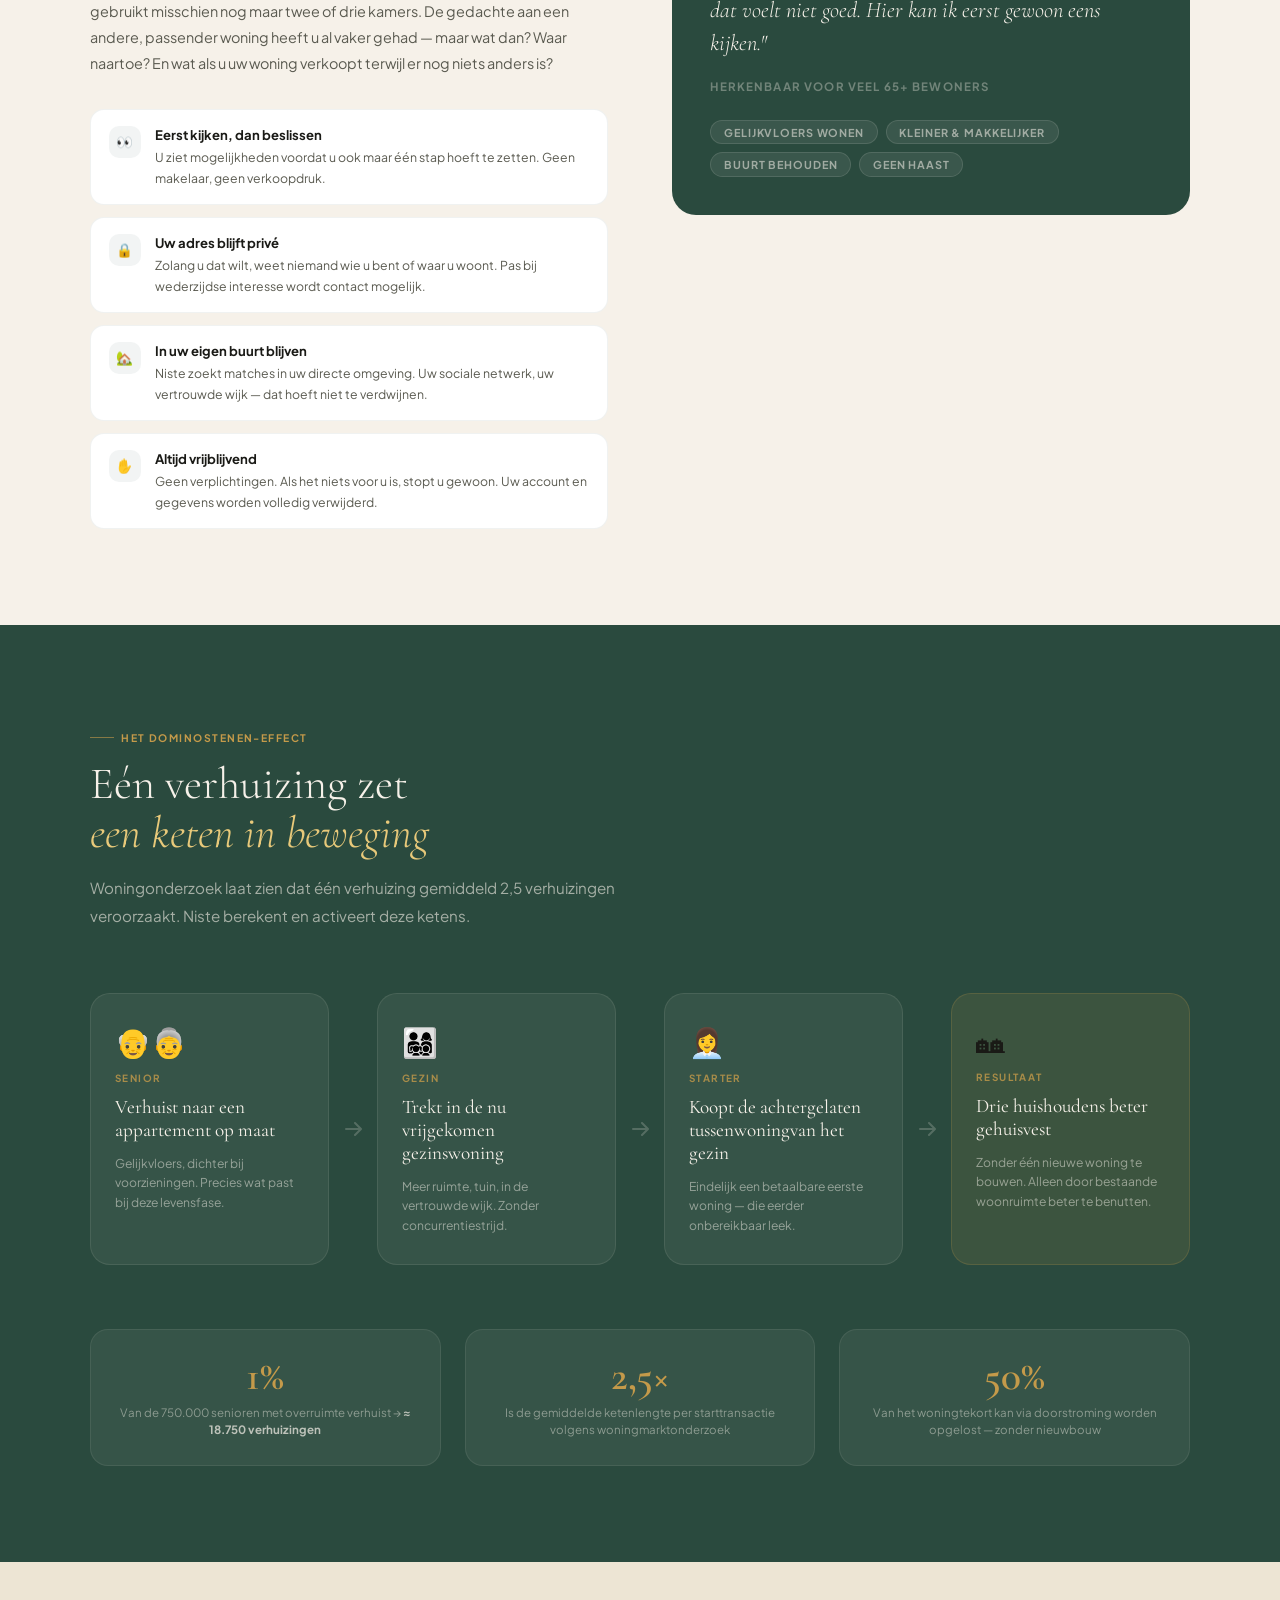
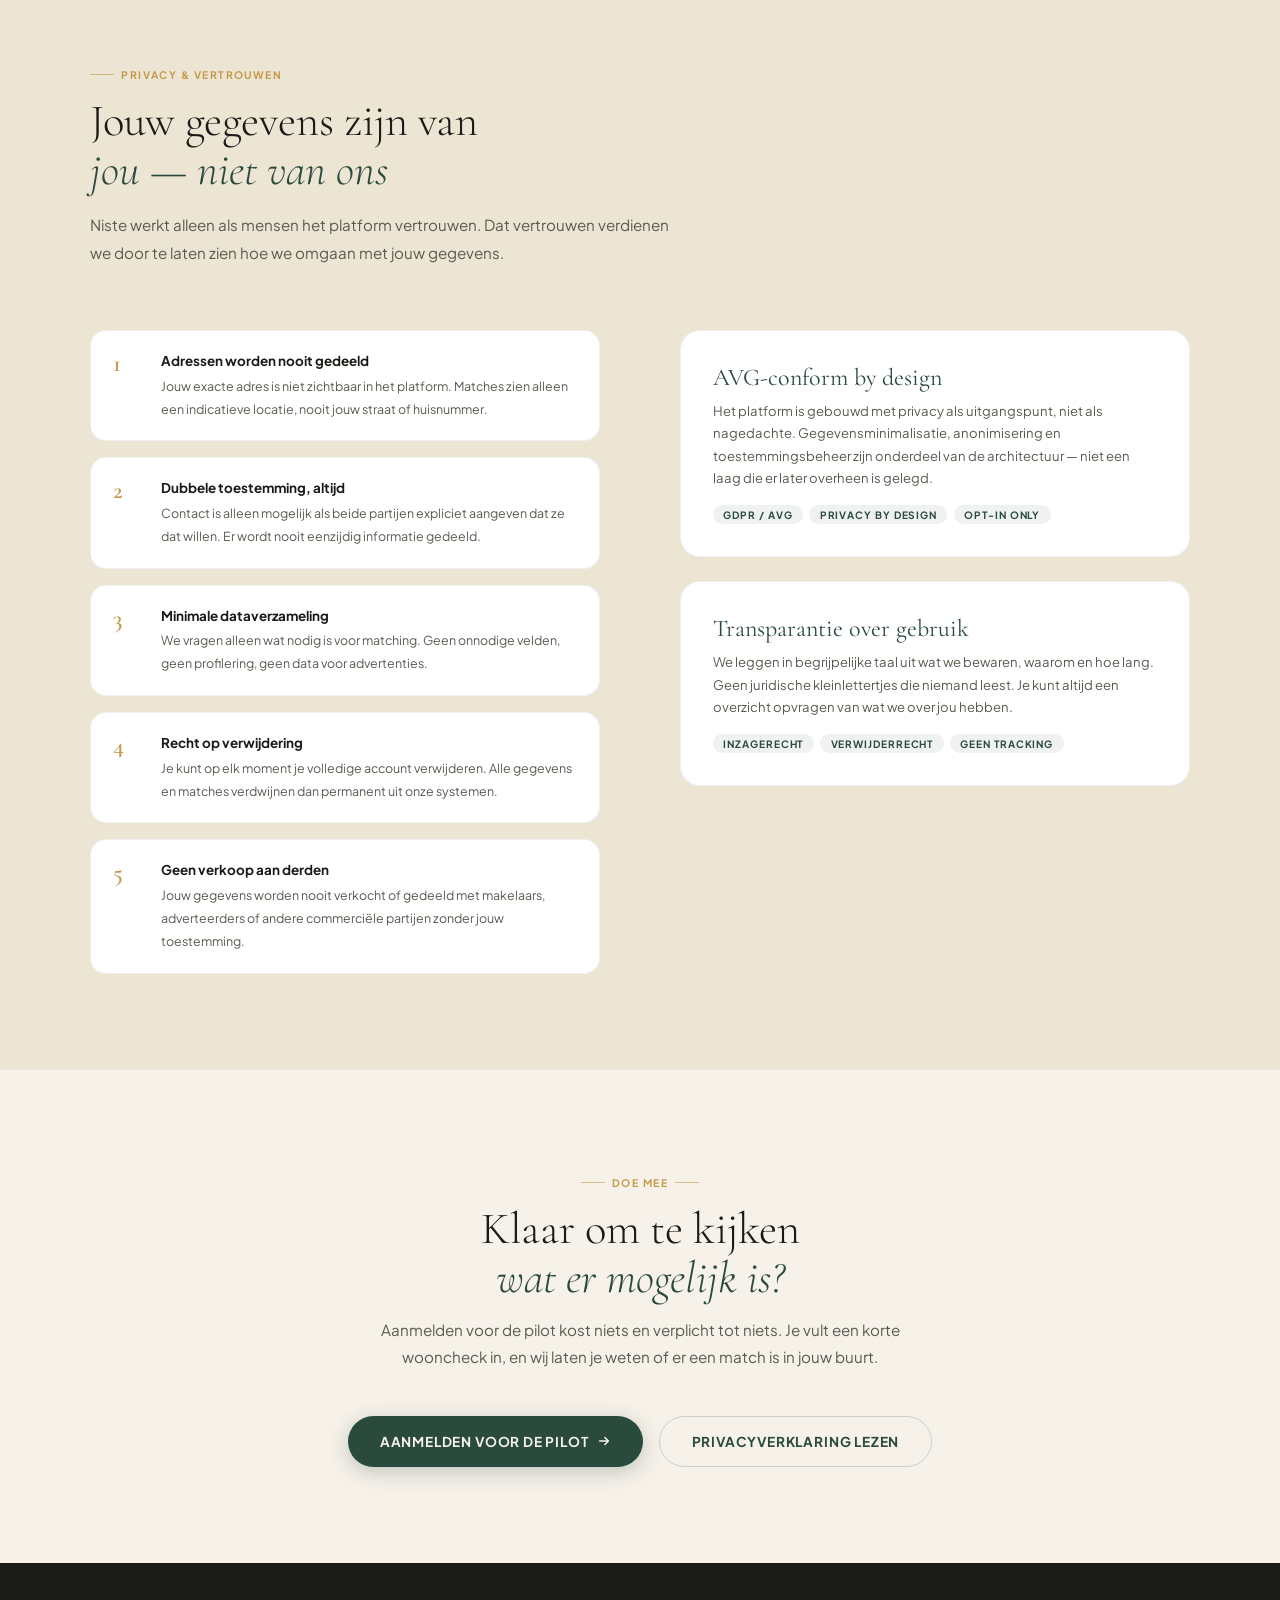
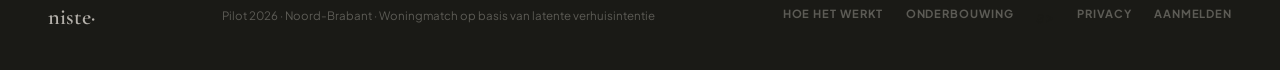
==== commit b594abe5: "Update index.html" ====
--- a/index.html
+++ b/index.html
@@ -592,12 +592,14 @@
   </style>
 </head>
 <body>
+<div id="nav-root"></div>
 
 <!-- ── NAV ── -->
 <nav>
   <a href="index.html" class="nav-logo">niste<span class="logo-dot"></span></a>
   <div class="nav-links">
     <a href="index.html" class="nav-link active">Hoe het werkt</a>
+    <a href="onderbouwing.html" class="nav-link active">Onderbouwing</a>
     <a href="privacy.html" class="nav-link">Privacy</a>
     <a href="aanmelden.html" class="nav-cta">Aanmelden</a>
   </div>
@@ -1139,5 +1141,6 @@
     event.target.classList.add('active');
   }
 </script>
+<script src="nav.js"></script>
 </body>
 </html>
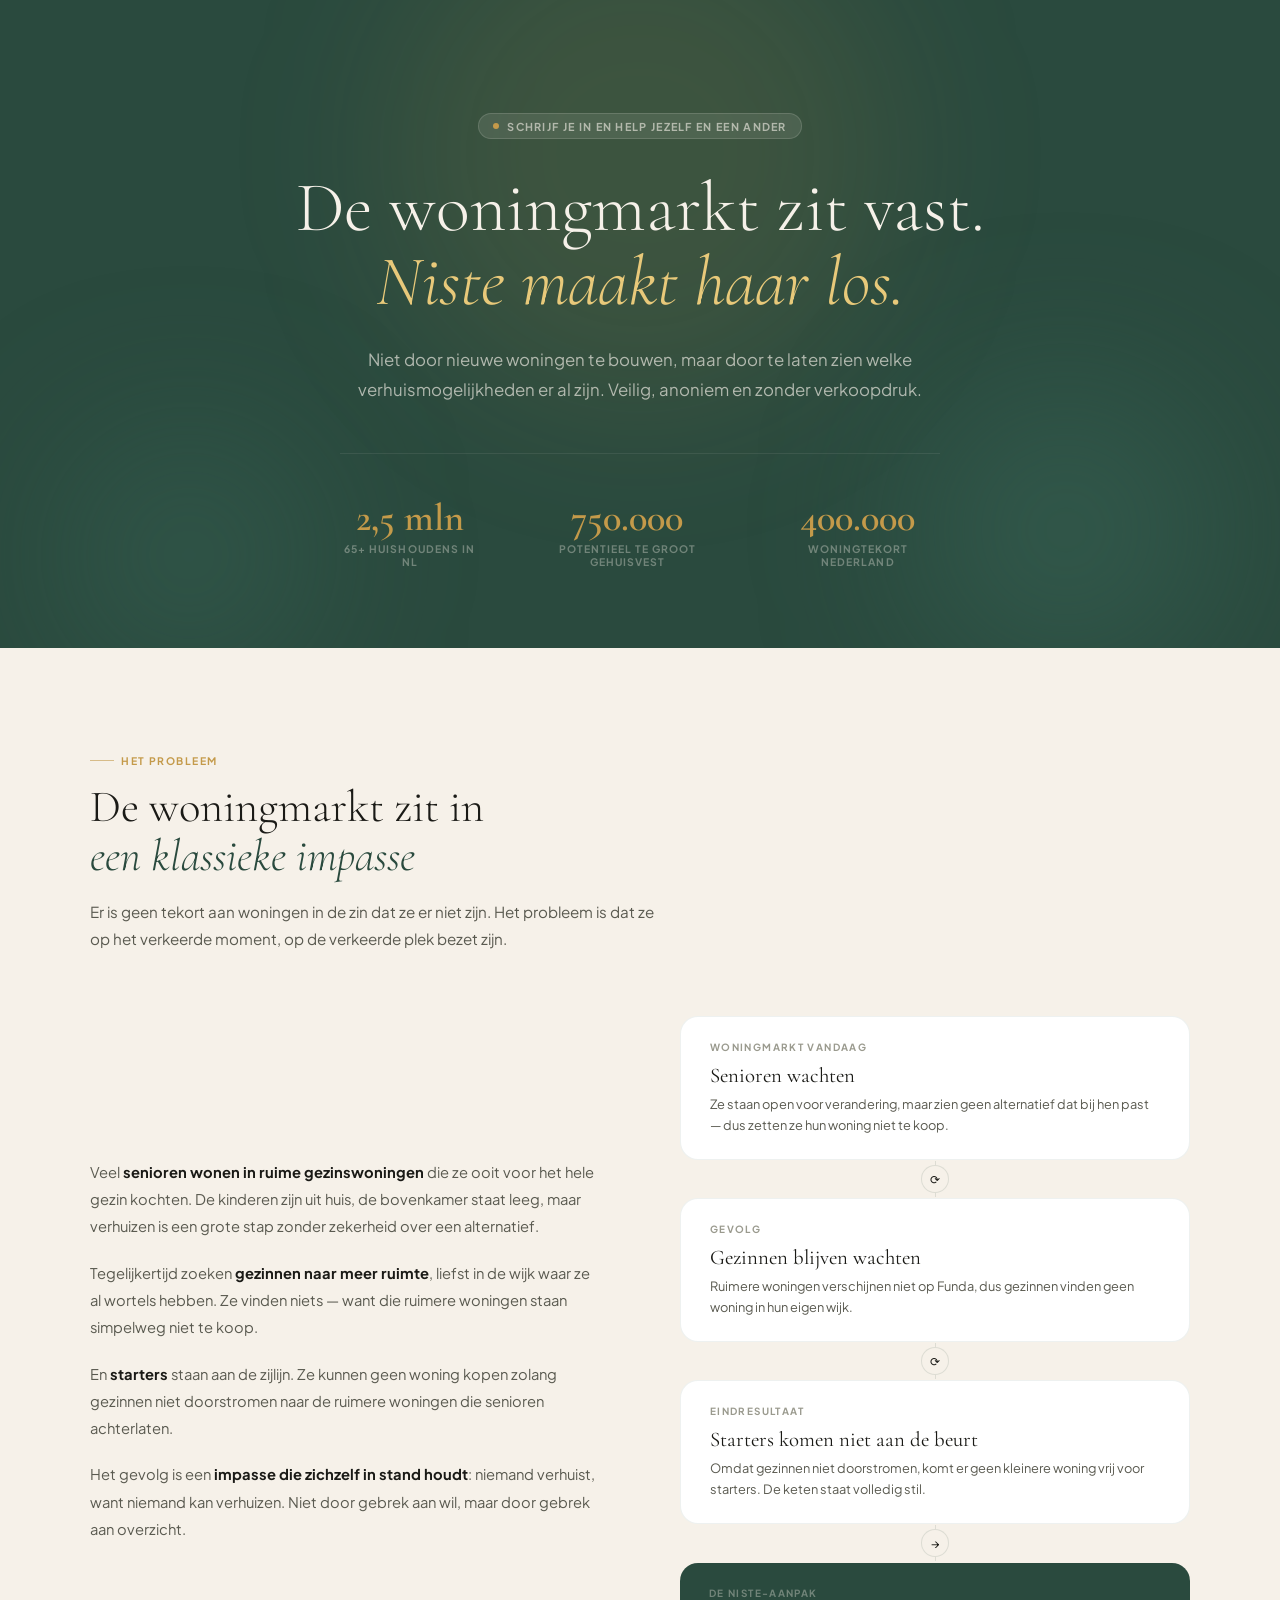
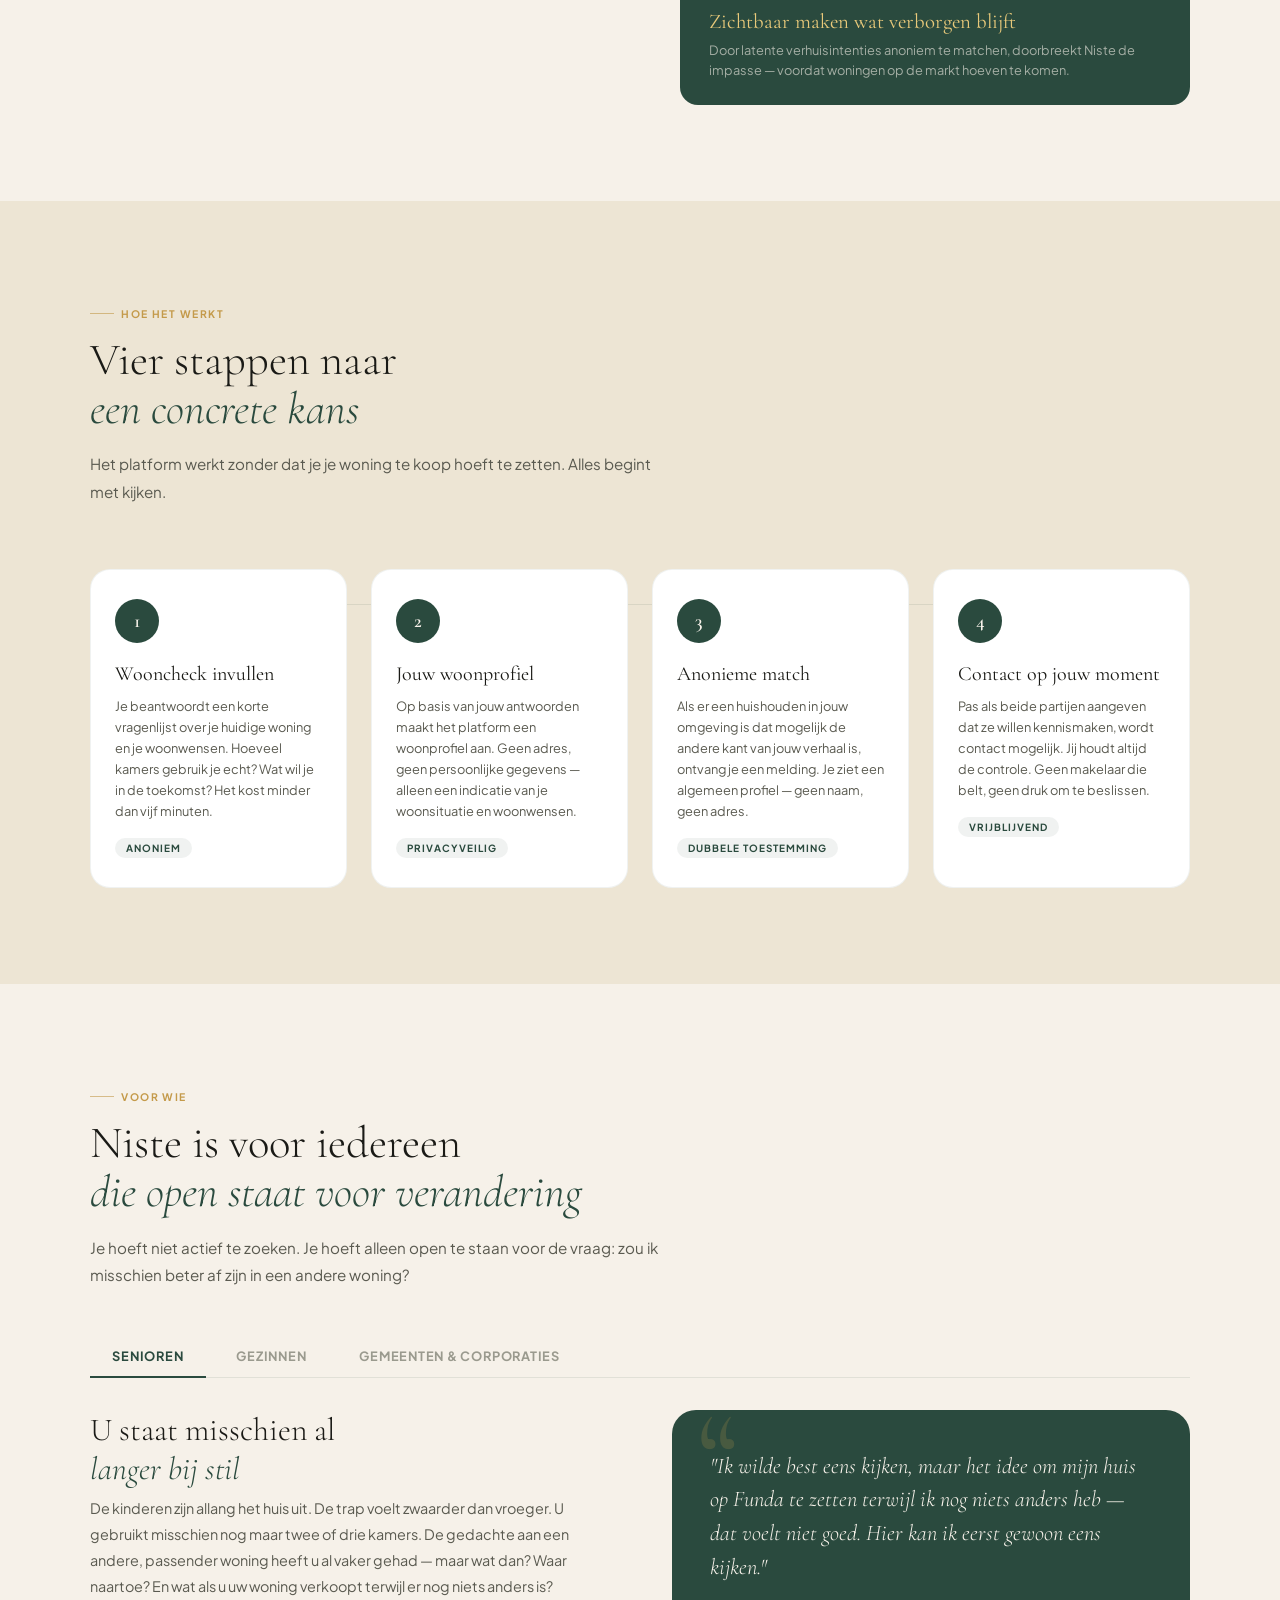
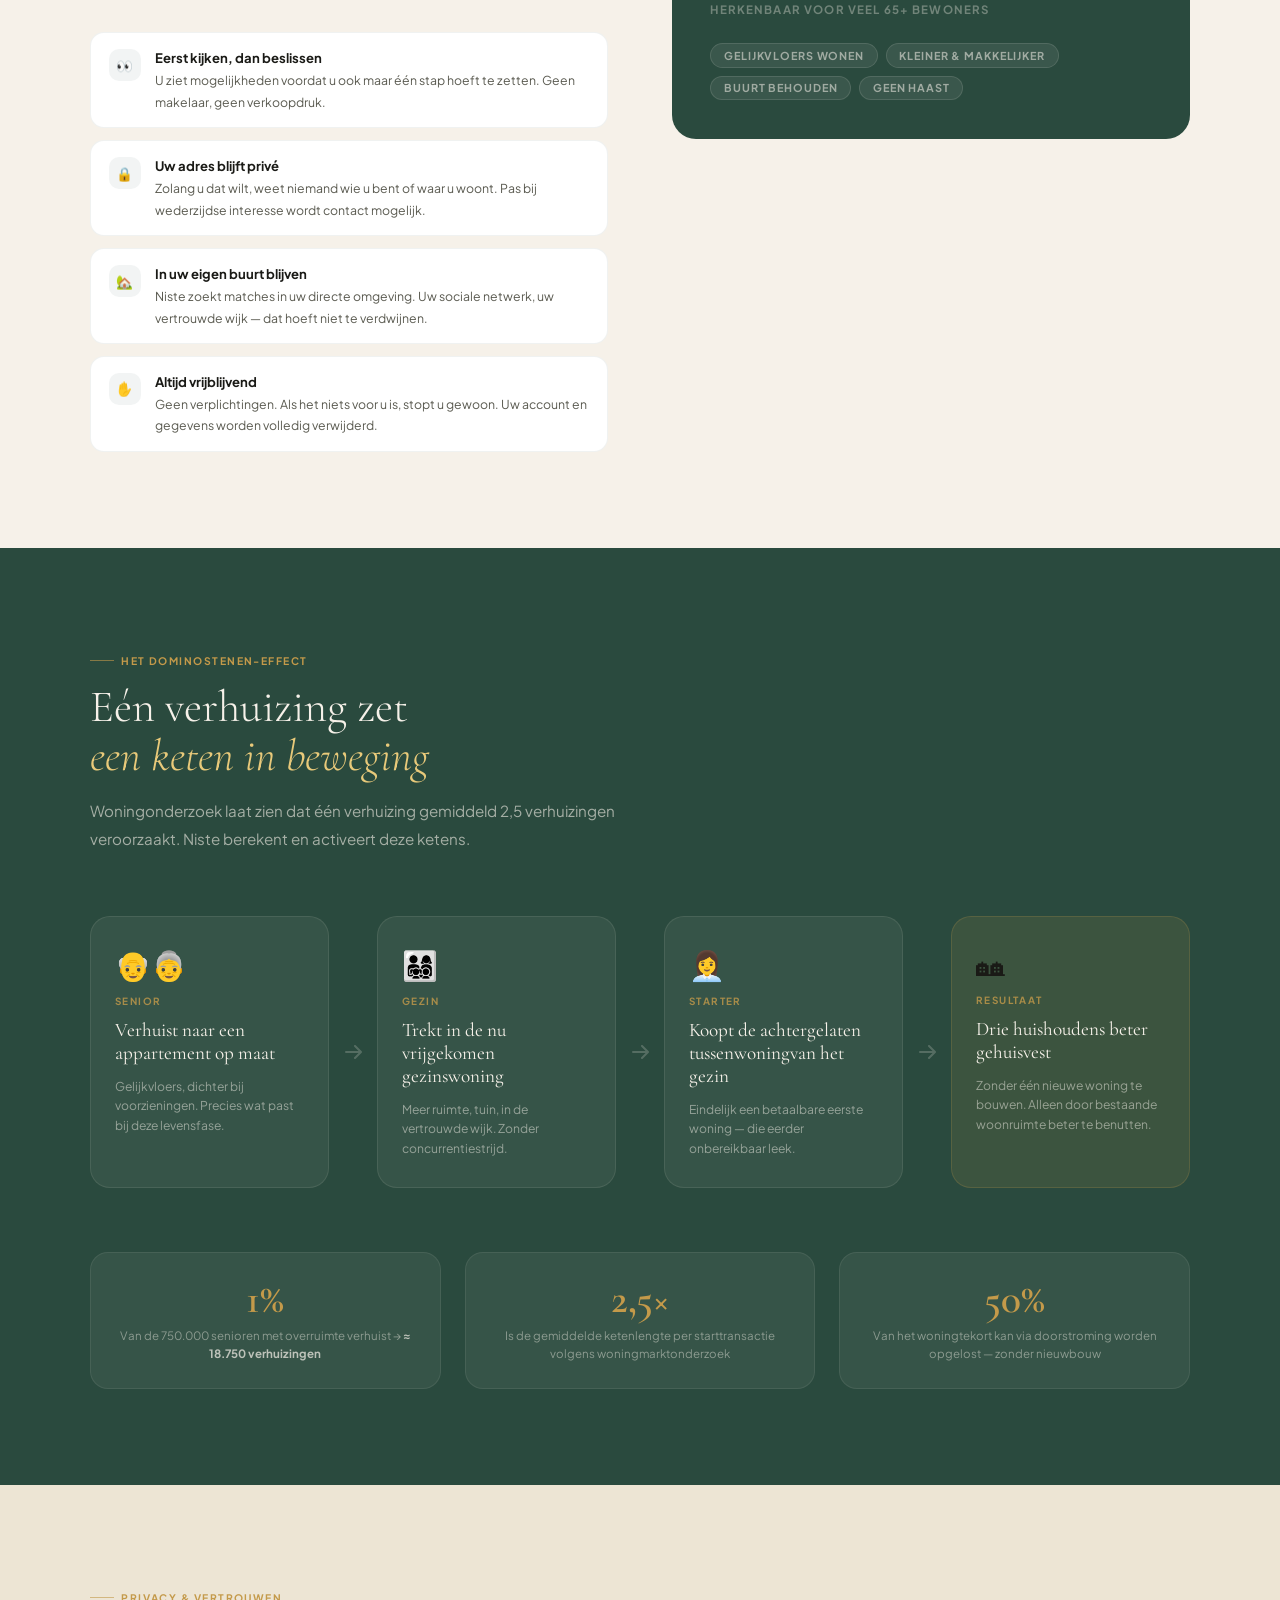
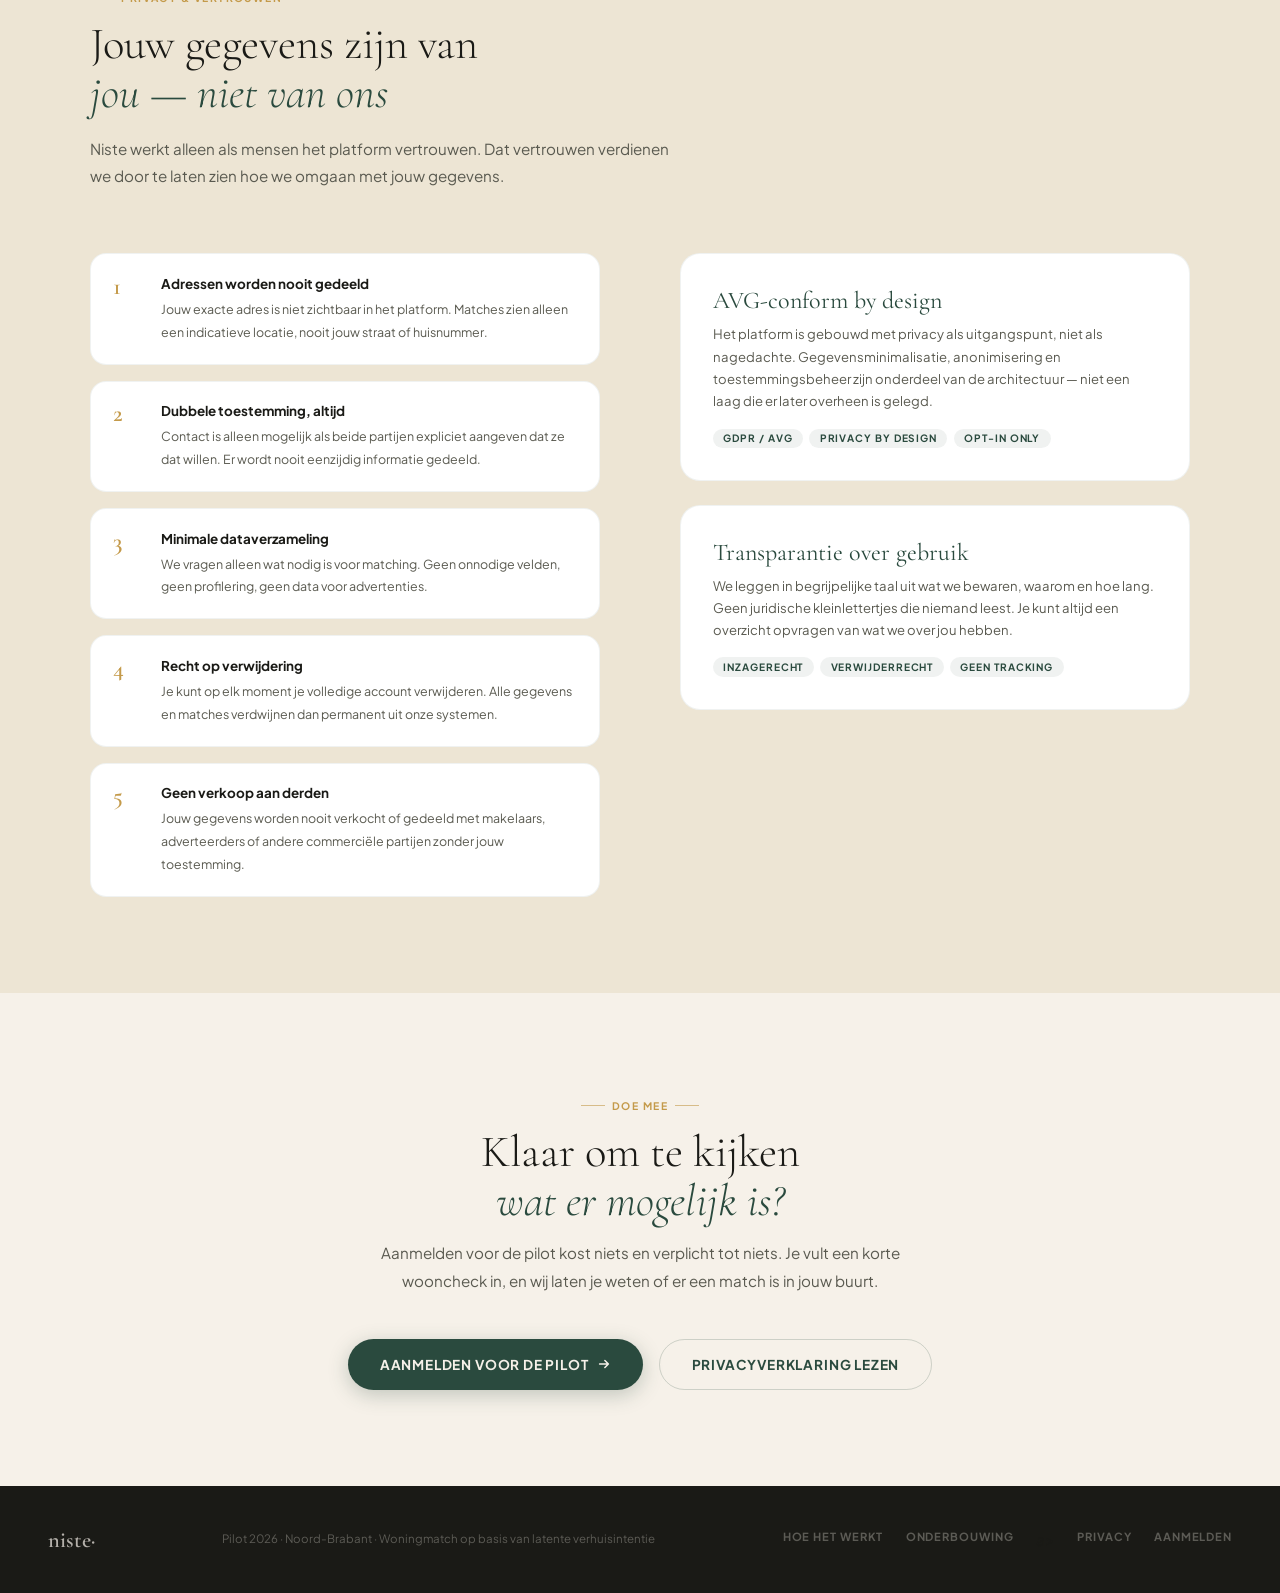
==== commit 4de5cd54: "Update text in hero-eyebrow section" ====
--- a/index.html
+++ b/index.html
@@ -594,18 +594,6 @@
 <body>
 <div id="nav-root"></div>
 
-<!-- ── NAV ── -->
-<nav>
-  <a href="index.html" class="nav-logo">niste<span class="logo-dot"></span></a>
-  <div class="nav-links">
-    <a href="index.html" class="nav-link active">Hoe het werkt</a>
-    <a href="onderbouwing.html" class="nav-link active">Onderbouwing</a>
-    <a href="privacy.html" class="nav-link">Privacy</a>
-    <a href="aanmelden.html" class="nav-cta">Aanmelden</a>
-  </div>
-</nav>
-
-
 <!-- ══════════════════════════════════════════════════
      HERO
 ══════════════════════════════════════════════════ -->
@@ -616,7 +604,7 @@
 
   <div class="hero-eyebrow">
     <span class="hero-dot"></span>
-    Noord-Brabant · Pilot 2026
+    Schrijf je in en help jezelf en een ander
   </div>
 
   <h1>
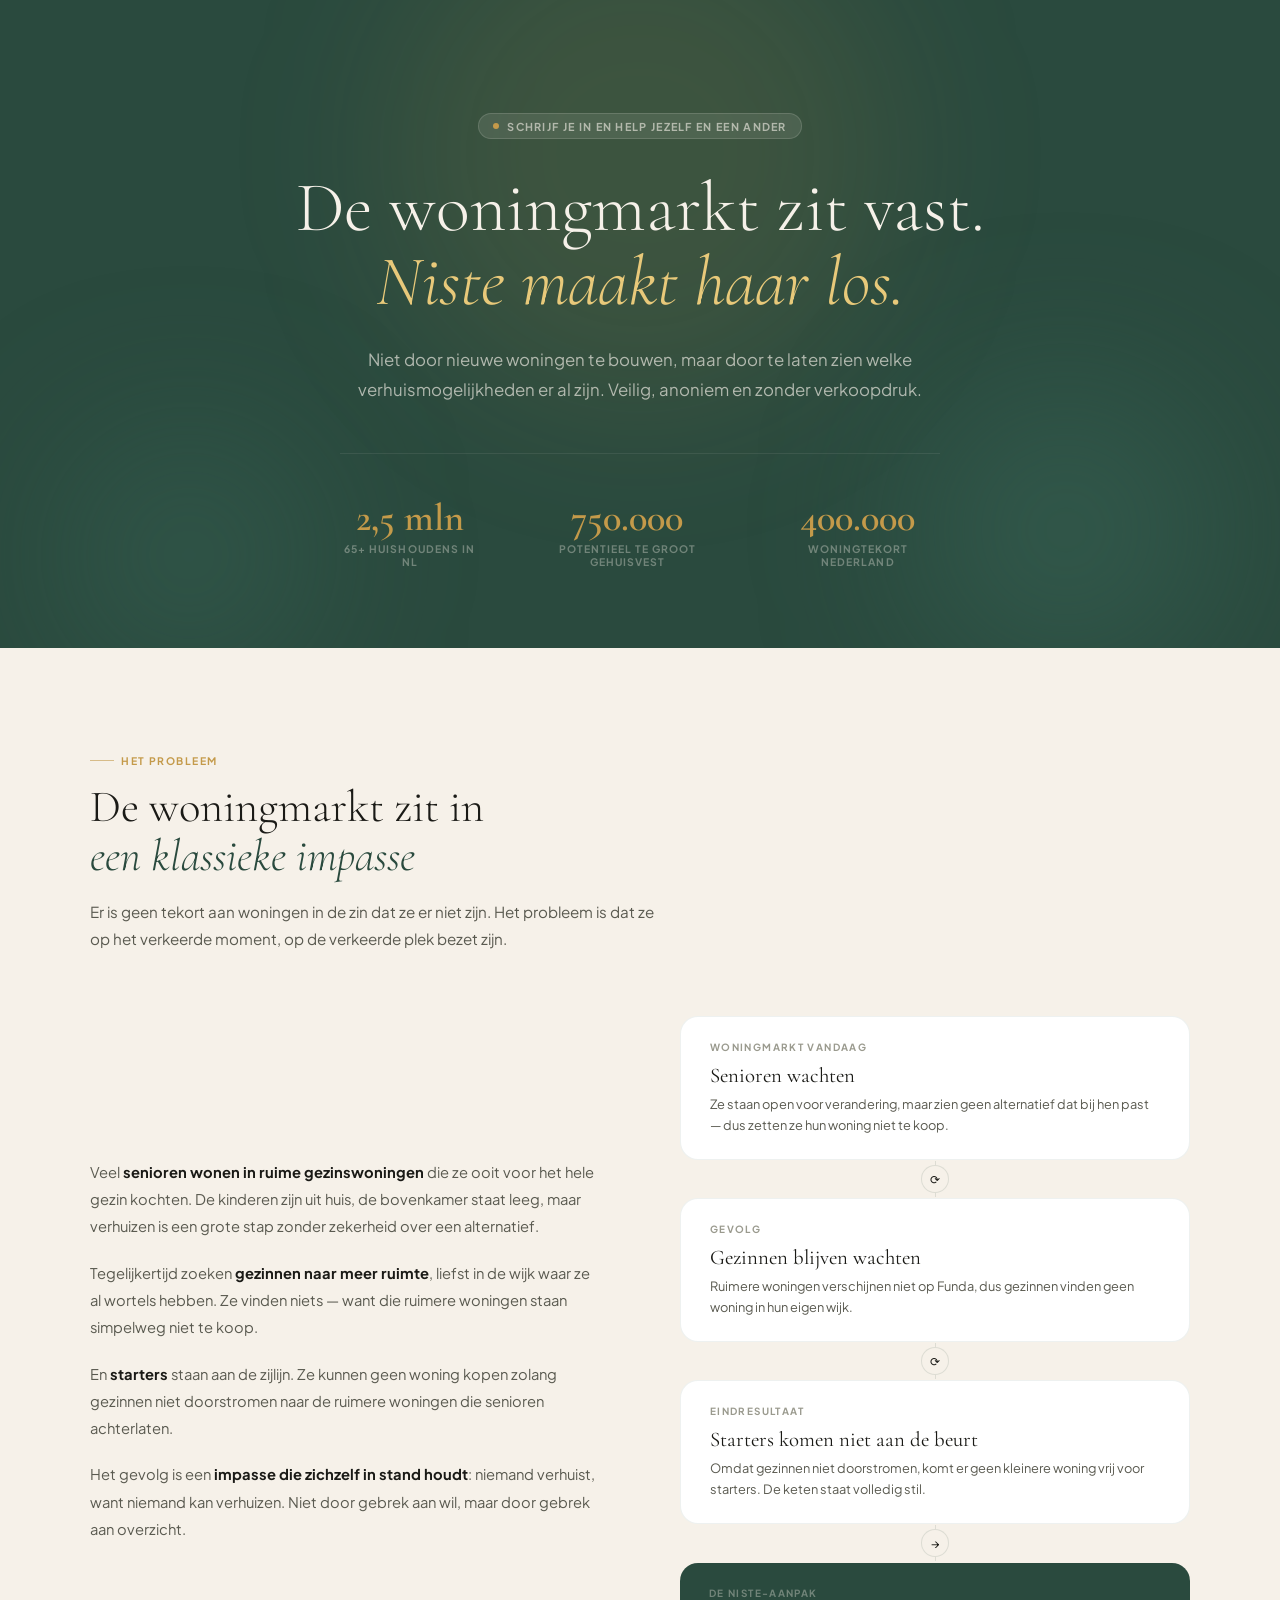
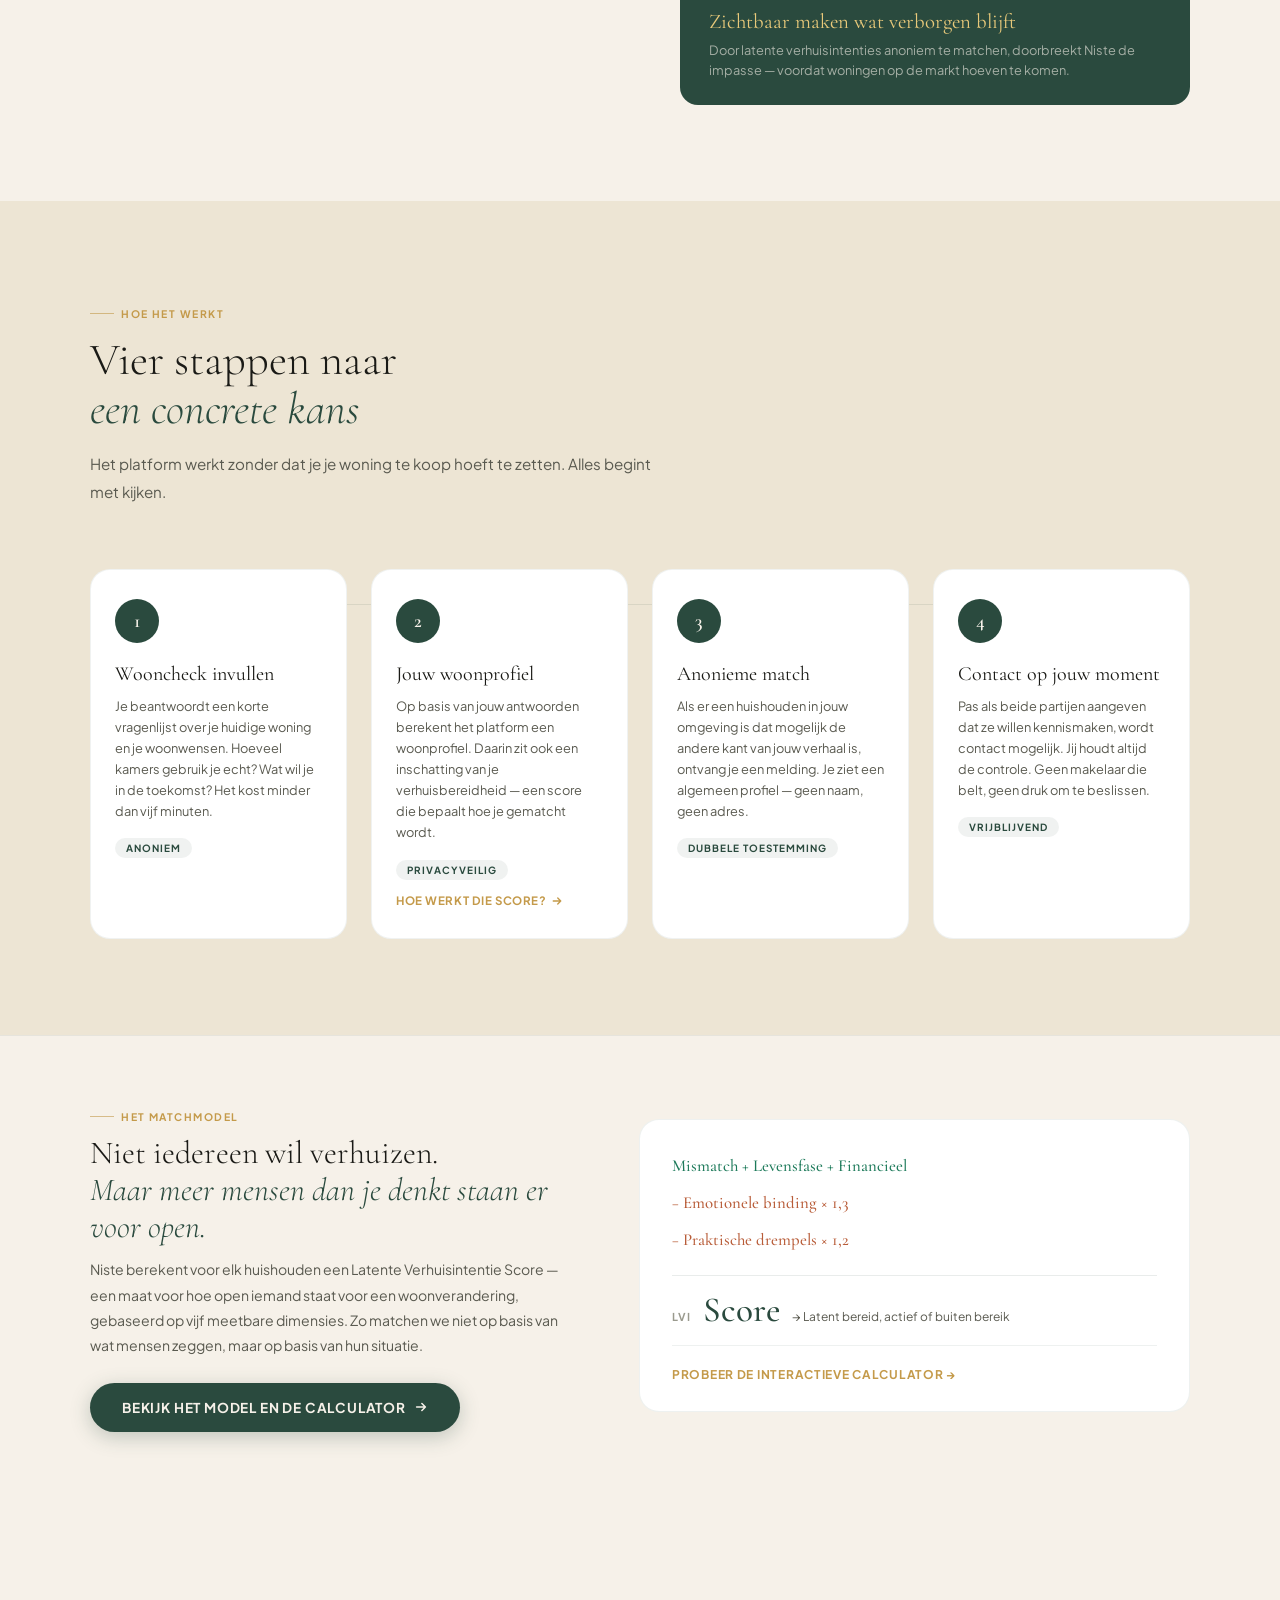
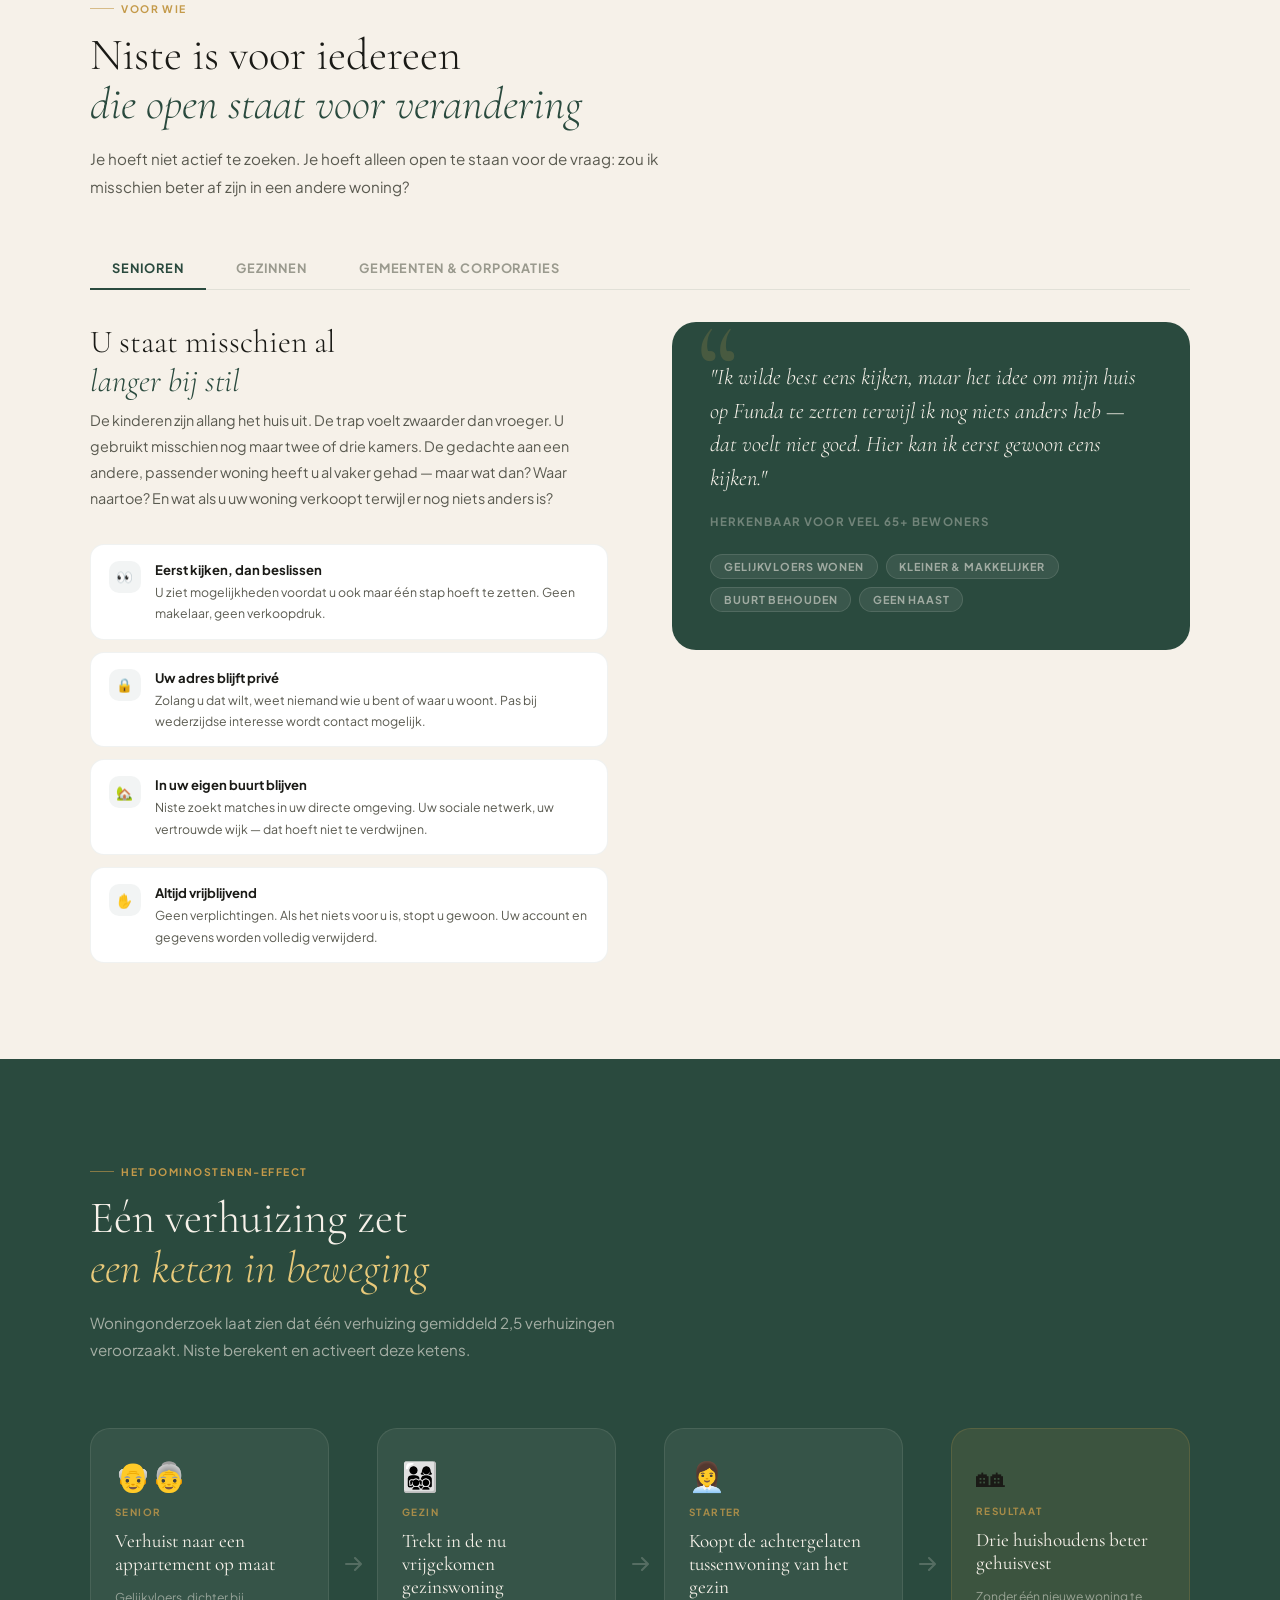
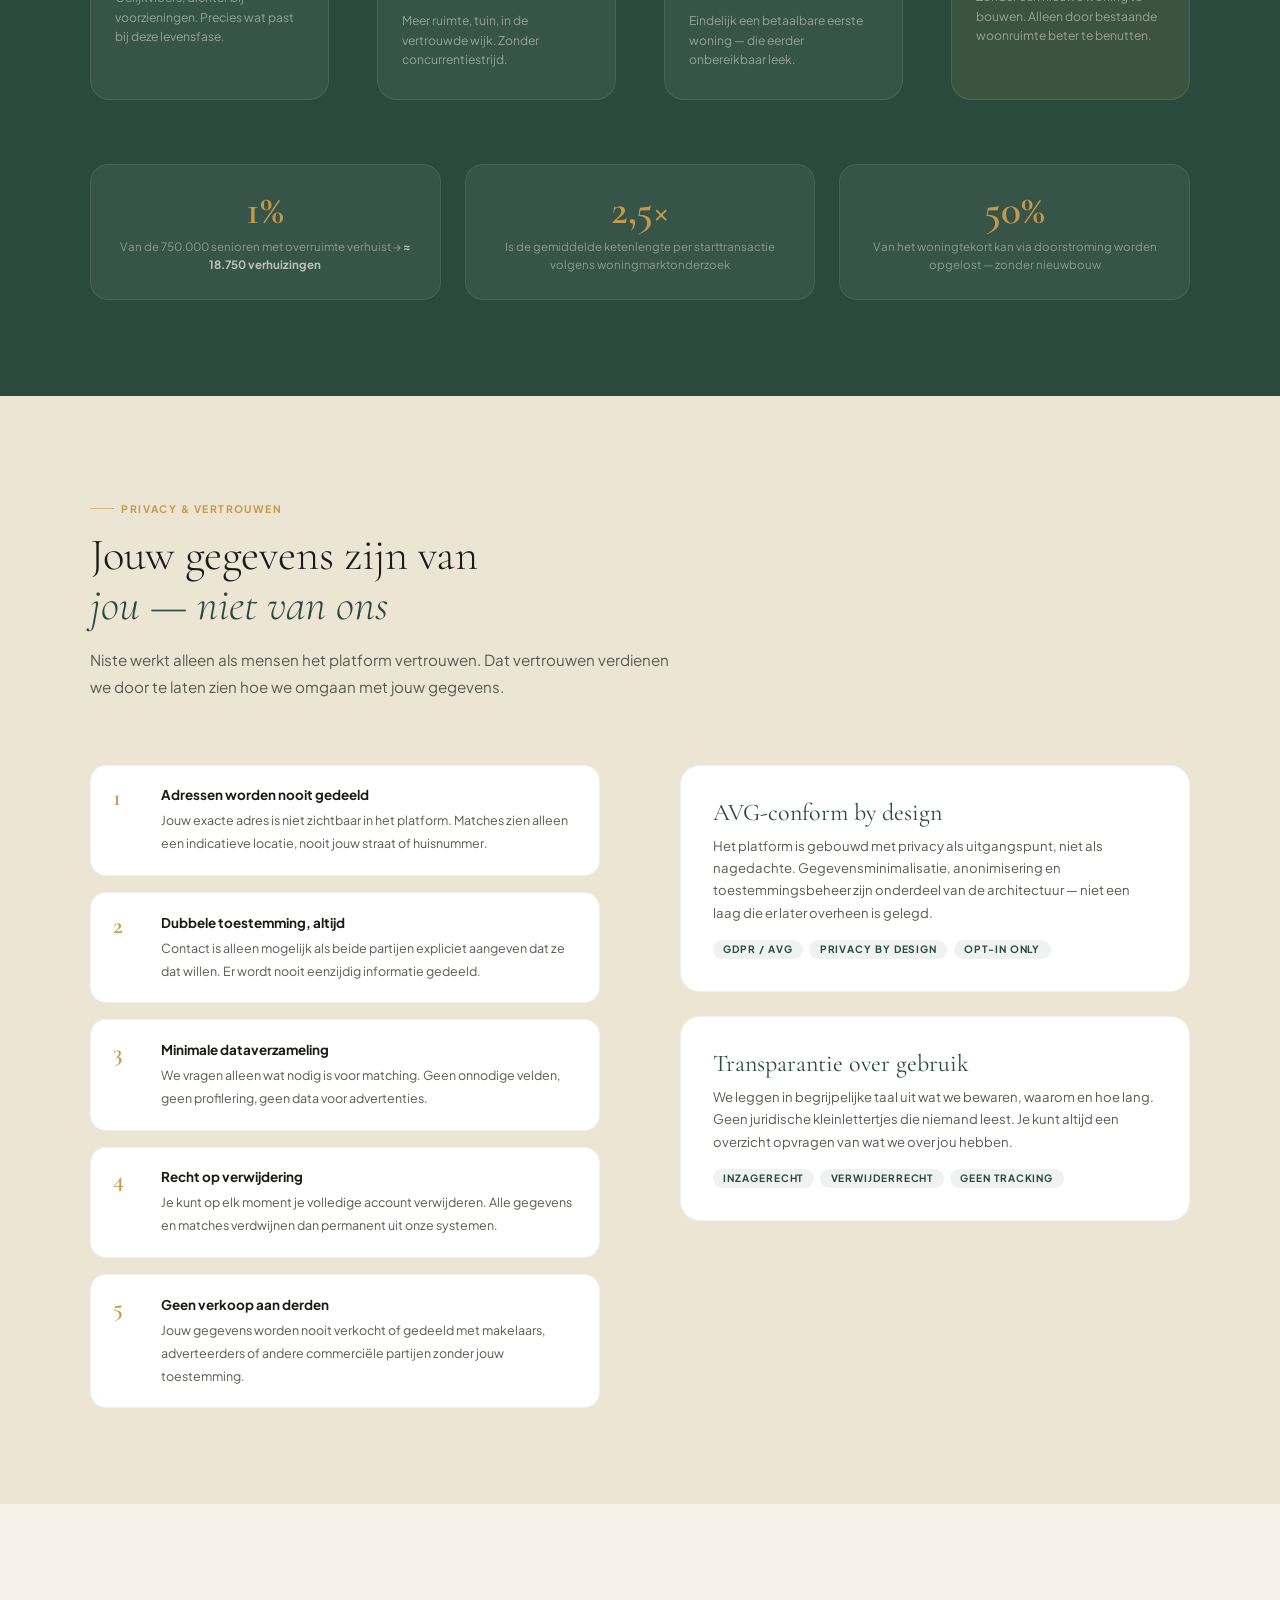
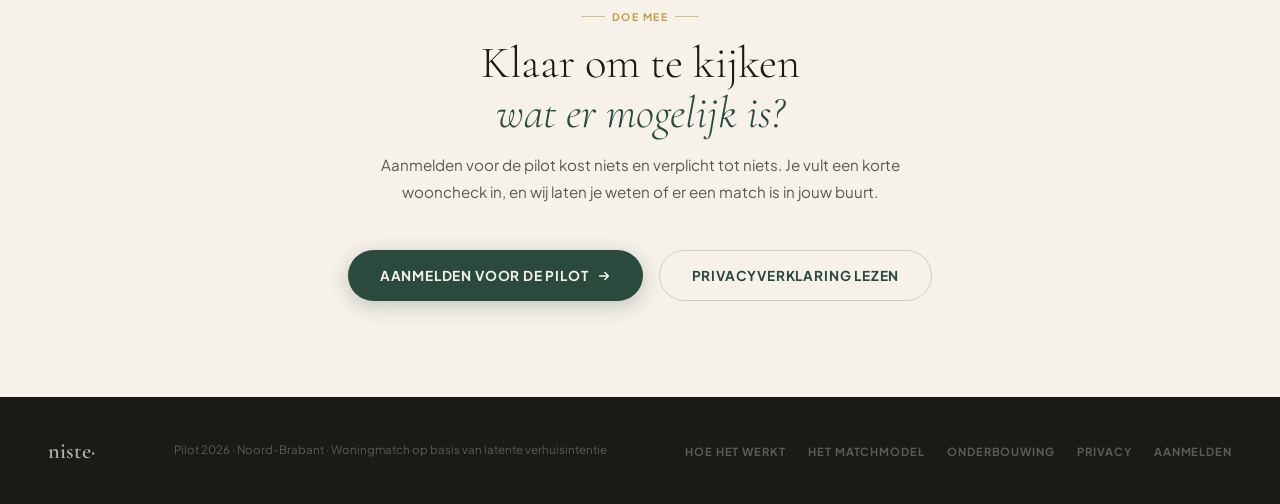
==== commit 122c9e33: "Update index.html" ====
--- a/index.html
+++ b/index.html
@@ -180,7 +180,6 @@
       align-items: center;
       margin-top: 4rem;
     }
-    .problem-text-col {}
     .problem-text-col p {
       font-size: .92rem; line-height: 1.85;
       color: var(--mid); margin-bottom: 1.2rem;
@@ -284,6 +283,17 @@
       letter-spacing: .1em; text-transform: uppercase;
       color: var(--forest);
     }
+    .step-link {
+      display: inline-flex; align-items: center; gap: .3rem;
+      margin-top: .85rem;
+      font-size: .72rem; font-weight: 700;
+      letter-spacing: .05em; text-transform: uppercase;
+      color: var(--gold); text-decoration: none;
+      transition: color .2s;
+    }
+    .step-link:hover { color: var(--forest); }
+    .step-link svg { transition: transform .2s; }
+    .step-link:hover svg { transform: translateX(3px); }
 
     /* ── SECTION: VOOR WIE ── */
     .audience-section { background: var(--cream); }
@@ -496,6 +506,65 @@
       font-size: .63rem; font-weight: 700;
       letter-spacing: .09em; text-transform: uppercase;
       color: var(--forest);
+    }
+
+    /* ── SECTION: MODEL TEASER ── */
+    .model-teaser {
+      background: var(--cream);
+      border-top: 1px solid rgba(42,74,62,.08);
+      padding: 4rem 3rem;
+    }
+    .model-teaser-inner {
+      max-width: 1100px; margin: 0 auto;
+      display: flex; align-items: center;
+      gap: 4rem; flex-wrap: wrap;
+    }
+    .model-teaser-text { flex: 1; min-width: 260px; }
+    .model-teaser-text .section-eyebrow { margin-bottom: .75rem; }
+    .model-teaser-text h2 {
+      font-family: 'Cormorant Garamond', serif;
+      font-size: clamp(1.6rem, 2.5vw, 2.4rem);
+      font-weight: 300; line-height: 1.15;
+      color: var(--dark); margin-bottom: .75rem;
+    }
+    .model-teaser-text h2 em { font-style: italic; color: var(--forest); }
+    .model-teaser-text p {
+      font-size: .88rem; line-height: 1.8;
+      color: var(--mid); margin-bottom: 1.5rem;
+    }
+    .model-teaser-visual {
+      flex: 1; min-width: 260px;
+      background: white;
+      border: 1px solid rgba(42,74,62,.08);
+      border-radius: 20px;
+      padding: 1.75rem 2rem;
+    }
+    .mini-formula {
+      font-family: 'Cormorant Garamond', serif;
+      font-size: 1.05rem; line-height: 2.2;
+      color: var(--dark);
+    }
+    .mini-pos { color: #1D7A5A; font-weight: 500; }
+    .mini-neg { color: var(--rust); font-weight: 500; }
+    .mini-divider {
+      border: none; border-top: 1px solid rgba(42,74,62,.1);
+      margin: 1rem 0;
+    }
+    .mini-result {
+      display: flex; align-items: baseline; gap: .75rem;
+    }
+    .mini-result-label {
+      font-size: .68rem; font-weight: 700;
+      letter-spacing: .1em; text-transform: uppercase;
+      color: var(--light);
+    }
+    .mini-result-score {
+      font-family: 'Cormorant Garamond', serif;
+      font-size: 2.2rem; font-weight: 500;
+      color: var(--forest); line-height: 1;
+    }
+    .mini-result-verdict {
+      font-size: .75rem; color: var(--mid);
     }
 
     /* ── SECTION: CTA ── */
@@ -576,12 +645,12 @@
       .problem-grid,
       .privacy-grid { grid-template-columns: 1fr; gap: 2.5rem; }
       .audience-panel.active { grid-template-columns: 1fr; gap: 2rem; }
-      .steps-grid {
-        grid-template-columns: 1fr 1fr;
-      }
+      .steps-grid { grid-template-columns: 1fr 1fr; }
       .steps-grid::before { display: none; }
       .chain-impact-row { grid-template-columns: 1fr; }
       .cta-section { padding: 4rem 1.4rem; }
+      .model-teaser { padding: 3rem 1.4rem; }
+      .model-teaser-inner { gap: 2rem; }
       footer { padding: 2rem 1.4rem; }
       .footer-links { display: none; }
     }
@@ -659,31 +728,25 @@
           <div class="impasse-card-title">Senioren wachten</div>
           <div class="impasse-card-body">Ze staan open voor verandering, maar zien geen alternatief dat bij hen past — dus zetten ze hun woning niet te koop.</div>
         </div>
-
         <div class="impasse-connector">
           <div class="impasse-connector-icon">⟳</div>
         </div>
-
         <div class="impasse-card">
           <div class="impasse-card-label">Gevolg</div>
           <div class="impasse-card-title">Gezinnen blijven wachten</div>
           <div class="impasse-card-body">Ruimere woningen verschijnen niet op Funda, dus gezinnen vinden geen woning in hun eigen wijk.</div>
         </div>
-
         <div class="impasse-connector">
           <div class="impasse-connector-icon">⟳</div>
         </div>
-
         <div class="impasse-card">
           <div class="impasse-card-label">Eindresultaat</div>
           <div class="impasse-card-title">Starters komen niet aan de beurt</div>
           <div class="impasse-card-body">Omdat gezinnen niet doorstromen, komt er geen kleinere woning vrij voor starters. De keten staat volledig stil.</div>
         </div>
-
         <div class="impasse-connector">
           <div class="impasse-connector-icon">→</div>
         </div>
-
         <div class="impasse-solution">
           <div class="impasse-card-label">De Niste-aanpak</div>
           <div class="impasse-card-title">Zichtbaar maken wat verborgen blijft</div>
@@ -719,8 +782,12 @@
       <div class="step-card">
         <div class="step-number">2</div>
         <div class="step-title">Jouw woonprofiel</div>
-        <div class="step-body">Op basis van jouw antwoorden maakt het platform een woonprofiel aan. Geen adres, geen persoonlijke gegevens — alleen een indicatie van je woonsituatie en woonwensen.</div>
+        <div class="step-body">Op basis van jouw antwoorden berekent het platform een woonprofiel. Daarin zit ook een inschatting van je verhuisbereidheid — een score die bepaalt hoe je gematcht wordt.</div>
         <span class="step-tag">Privacyveilig</span>
+        <a href="lvi_model.html" class="step-link">
+          Hoe werkt die score?
+          <svg width="12" height="12" viewBox="0 0 16 16" fill="none"><path d="M3 8h10M9 4l4 4-4 4" stroke="currentColor" stroke-width="1.8" stroke-linecap="round" stroke-linejoin="round"/></svg>
+        </a>
       </div>
 
       <div class="step-card">
@@ -740,6 +807,46 @@
     </div>
   </div>
 </section>
+
+
+<!-- ══════════════════════════════════════════════════
+     MODEL TEASER
+══════════════════════════════════════════════════ -->
+<div class="model-teaser">
+  <div class="model-teaser-inner">
+    <div class="model-teaser-text">
+      <div class="section-eyebrow">
+        <span class="section-eyebrow-line"></span>
+        Het matchmodel
+      </div>
+      <h2>Niet iedereen wil verhuizen.<br><em>Maar meer mensen dan je denkt staan er voor open.</em></h2>
+      <p>Niste berekent voor elk huishouden een Latente Verhuisintentie Score — een maat voor hoe open iemand staat voor een woonverandering, gebaseerd op vijf meetbare dimensies. Zo matchen we niet op basis van wat mensen zeggen, maar op basis van hun situatie.</p>
+      <a href="lvi_model.html" class="btn-primary" style="display:inline-flex;">
+        Bekijk het model en de calculator
+        <svg width="14" height="14" viewBox="0 0 16 16" fill="none"><path d="M3 8h10M9 4l4 4-4 4" stroke="currentColor" stroke-width="1.8" stroke-linecap="round" stroke-linejoin="round"/></svg>
+      </a>
+    </div>
+
+    <div class="model-teaser-visual">
+      <div class="mini-formula">
+        <span class="mini-pos">Mismatch + Levensfase + Financieel</span><br>
+        <span class="mini-neg">− Emotionele binding × 1,3</span><br>
+        <span class="mini-neg">− Praktische drempels × 1,2</span>
+      </div>
+      <hr class="mini-divider">
+      <div class="mini-result">
+        <span class="mini-result-label">LVI</span>
+        <span class="mini-result-score">Score</span>
+        <span class="mini-result-verdict">→ Latent bereid, actief of buiten bereik</span>
+      </div>
+      <div style="margin-top: 1.1rem; padding-top: 1rem; border-top: 1px solid rgba(42,74,62,.08);">
+        <a href="lvi_model.html" style="font-size:.75rem; font-weight:700; letter-spacing:.06em; text-transform:uppercase; color:var(--gold); text-decoration:none;">
+          Probeer de interactieve calculator →
+        </a>
+      </div>
+    </div>
+  </div>
+</div>
 
 
 <!-- ══════════════════════════════════════════════════
@@ -754,7 +861,6 @@
     <h2 class="section-title">Niste is voor iedereen<br><em>die open staat voor verandering</em></h2>
     <p class="section-lead">Je hoeft niet actief te zoeken. Je hoeft alleen open te staan voor de vraag: zou ik misschien beter af zijn in een andere woning?</p>
 
-    <!-- TABS -->
     <div class="audience-tabs">
       <button class="audience-tab active" onclick="showAudience('senior')">Senioren</button>
       <button class="audience-tab" onclick="showAudience('gezin')">Gezinnen</button>
@@ -765,9 +871,7 @@
     <div class="audience-panel active" id="panel-senior">
       <div class="audience-text">
         <h3>U staat misschien al<br><em>langer bij stil</em></h3>
-        <p class="audience-intro">
-          De kinderen zijn allang het huis uit. De trap voelt zwaarder dan vroeger. U gebruikt misschien nog maar twee of drie kamers. De gedachte aan een andere, passender woning heeft u al vaker gehad — maar wat dan? Waar naartoe? En wat als u uw woning verkoopt terwijl er nog niets anders is?
-        </p>
+        <p class="audience-intro">De kinderen zijn allang het huis uit. De trap voelt zwaarder dan vroeger. U gebruikt misschien nog maar twee of drie kamers. De gedachte aan een andere, passender woning heeft u al vaker gehad — maar wat dan? Waar naartoe? En wat als u uw woning verkoopt terwijl er nog niets anders is?</p>
         <div class="audience-benefits">
           <div class="benefit-row">
             <div class="benefit-icon">👀</div>
@@ -800,9 +904,7 @@
         </div>
       </div>
       <div class="audience-quote">
-        <p class="audience-quote-text">
-          "Ik wilde best eens kijken, maar het idee om mijn huis op Funda te zetten terwijl ik nog niets anders heb — dat voelt niet goed. Hier kan ik eerst gewoon eens kijken."
-        </p>
+        <p class="audience-quote-text">"Ik wilde best eens kijken, maar het idee om mijn huis op Funda te zetten terwijl ik nog niets anders heb — dat voelt niet goed. Hier kan ik eerst gewoon eens kijken."</p>
         <div class="audience-quote-source">Herkenbaar voor veel 65+ bewoners</div>
         <div class="audience-quote-chips">
           <span class="audience-quote-chip">Gelijkvloers wonen</span>
@@ -817,9 +919,7 @@
     <div class="audience-panel" id="panel-gezin">
       <div class="audience-text">
         <h3>De woning die jullie<br><em>zoeken bestaat al</em></h3>
-        <p class="audience-intro">
-          Jullie gezin is gegroeid maar de woning niet mee. Jullie willen meer ruimte, een tuin, een extra kamer — maar het liefst blijven jullie in dezelfde wijk, bij dezelfde school, bij hetzelfde netwerk. Op Funda staat er niets. Toch zijn die woningen er wél. Ze staan alleen niet te koop — nog niet.
-        </p>
+        <p class="audience-intro">Jullie gezin is gegroeid maar de woning niet mee. Jullie willen meer ruimte, een tuin, een extra kamer — maar het liefst blijven jullie in dezelfde wijk, bij dezelfde school, bij hetzelfde netwerk. Op Funda staat er niets. Toch zijn die woningen er wél. Ze staan alleen niet te koop — nog niet.</p>
         <div class="audience-benefits">
           <div class="benefit-row">
             <div class="benefit-icon">🔍</div>
@@ -852,9 +952,7 @@
         </div>
       </div>
       <div class="audience-quote">
-        <p class="audience-quote-text">
-          "We zoeken al twee jaar naar iets groters in onze wijk. Op Funda staat nooit iets. We wisten niet dat we ook konden kijken naar woningen die misschien binnenkort beschikbaar komen."
-        </p>
+        <p class="audience-quote-text">"We zoeken al twee jaar naar iets groters in onze wijk. Op Funda staat nooit iets. We wisten niet dat we ook konden kijken naar woningen die misschien binnenkort beschikbaar komen."</p>
         <div class="audience-quote-source">Herkenbaar voor doorstromende gezinnen</div>
         <div class="audience-quote-chips">
           <span class="audience-quote-chip">Meer kamers</span>
@@ -869,9 +967,7 @@
     <div class="audience-panel" id="panel-gemeente">
       <div class="audience-text">
         <h3>Inzicht in wat<br><em>nog verborgen is</em></h3>
-        <p class="audience-intro">
-          Gemeenten en woningcorporaties zoeken naar manieren om de bestaande voorraad beter te benutten. Doorstroming staat hoog op de beleidsagenda — maar de data over latente verhuisbereidheid ontbreekt. Niste maakt zichtbaar wat er al is.
-        </p>
+        <p class="audience-intro">Gemeenten en woningcorporaties zoeken naar manieren om de bestaande voorraad beter te benutten. Doorstroming staat hoog op de beleidsagenda — maar de data over latente verhuisbereidheid ontbreekt. Niste maakt zichtbaar wat er al is.</p>
         <div class="audience-benefits">
           <div class="benefit-row">
             <div class="benefit-icon">📊</div>
@@ -904,9 +1000,7 @@
         </div>
       </div>
       <div class="audience-quote">
-        <p class="audience-quote-text">
-          "We weten dat er doorstroompotentieel is in onze gemeente, maar we hebben geen instrument om dat zichtbaar te maken. Dat is precies waar we behoefte aan hebben."
-        </p>
+        <p class="audience-quote-text">"We weten dat er doorstroompotentieel is in onze gemeente, maar we hebben geen instrument om dat zichtbaar te maken. Dat is precies waar we behoefte aan hebben."</p>
         <div class="audience-quote-source">Herkenbaar voor woonbeleidsmedewerkers</div>
         <div class="audience-quote-chips">
           <span class="audience-quote-chip">Wijkrapportages</span>
@@ -941,9 +1035,7 @@
         <div class="chain-node-desc">Gelijkvloers, dichter bij voorzieningen. Precies wat past bij deze levensfase.</div>
       </div>
       <div class="chain-arrow">
-        <svg width="24" height="24" viewBox="0 0 24 24" fill="none">
-          <path d="M5 12h14M14 6l6 6-6 6" stroke="rgba(246,241,233,.6)" stroke-width="2" stroke-linecap="round" stroke-linejoin="round"/>
-        </svg>
+        <svg width="24" height="24" viewBox="0 0 24 24" fill="none"><path d="M5 12h14M14 6l6 6-6 6" stroke="rgba(246,241,233,.6)" stroke-width="2" stroke-linecap="round" stroke-linejoin="round"/></svg>
       </div>
       <div class="chain-node">
         <div class="chain-node-emoji">👨‍👩‍👧‍👦</div>
@@ -952,20 +1044,16 @@
         <div class="chain-node-desc">Meer ruimte, tuin, in de vertrouwde wijk. Zonder concurrentiestrijd.</div>
       </div>
       <div class="chain-arrow">
-        <svg width="24" height="24" viewBox="0 0 24 24" fill="none">
-          <path d="M5 12h14M14 6l6 6-6 6" stroke="rgba(246,241,233,.6)" stroke-width="2" stroke-linecap="round" stroke-linejoin="round"/>
-        </svg>
+        <svg width="24" height="24" viewBox="0 0 24 24" fill="none"><path d="M5 12h14M14 6l6 6-6 6" stroke="rgba(246,241,233,.6)" stroke-width="2" stroke-linecap="round" stroke-linejoin="round"/></svg>
       </div>
       <div class="chain-node">
         <div class="chain-node-emoji">👩‍💼</div>
         <div class="chain-node-who">Starter</div>
-        <div class="chain-node-label">Koopt de achtergelaten tussenwoningvan het gezin</div>
+        <div class="chain-node-label">Koopt de achtergelaten tussenwoning van het gezin</div>
         <div class="chain-node-desc">Eindelijk een betaalbare eerste woning — die eerder onbereikbaar leek.</div>
       </div>
       <div class="chain-arrow">
-        <svg width="24" height="24" viewBox="0 0 24 24" fill="none">
-          <path d="M5 12h14M14 6l6 6-6 6" stroke="rgba(246,241,233,.6)" stroke-width="2" stroke-linecap="round" stroke-linejoin="round"/>
-        </svg>
+        <svg width="24" height="24" viewBox="0 0 24 24" fill="none"><path d="M5 12h14M14 6l6 6-6 6" stroke="rgba(246,241,233,.6)" stroke-width="2" stroke-linecap="round" stroke-linejoin="round"/></svg>
       </div>
       <div class="chain-node" style="background: rgba(196,154,74,.12); border-color: rgba(196,154,74,.2);">
         <div class="chain-node-emoji">🏘</div>
@@ -1007,7 +1095,6 @@
 
     <div class="privacy-grid">
       <div class="privacy-principles">
-
         <div class="privacy-principle">
           <div class="privacy-principle-num">1</div>
           <div>
@@ -1015,7 +1102,6 @@
             <span>Jouw exacte adres is niet zichtbaar in het platform. Matches zien alleen een indicatieve locatie, nooit jouw straat of huisnummer.</span>
           </div>
         </div>
-
         <div class="privacy-principle">
           <div class="privacy-principle-num">2</div>
           <div>
@@ -1023,7 +1109,6 @@
             <span>Contact is alleen mogelijk als beide partijen expliciet aangeven dat ze dat willen. Er wordt nooit eenzijdig informatie gedeeld.</span>
           </div>
         </div>
-
         <div class="privacy-principle">
           <div class="privacy-principle-num">3</div>
           <div>
@@ -1031,7 +1116,6 @@
             <span>We vragen alleen wat nodig is voor matching. Geen onnodige velden, geen profilering, geen data voor advertenties.</span>
           </div>
         </div>
-
         <div class="privacy-principle">
           <div class="privacy-principle-num">4</div>
           <div>
@@ -1039,7 +1123,6 @@
             <span>Je kunt op elk moment je volledige account verwijderen. Alle gegevens en matches verdwijnen dan permanent uit onze systemen.</span>
           </div>
         </div>
-
         <div class="privacy-principle">
           <div class="privacy-principle-num">5</div>
           <div>
@@ -1047,27 +1130,21 @@
             <span>Jouw gegevens worden nooit verkocht of gedeeld met makelaars, adverteerders of andere commerciële partijen zonder jouw toestemming.</span>
           </div>
         </div>
-
       </div>
 
       <div class="privacy-badges">
         <div class="privacy-badge-block">
           <div class="privacy-badge-title">AVG-conform by design</div>
-          <div class="privacy-badge-body">
-            Het platform is gebouwd met privacy als uitgangspunt, niet als nagedachte. Gegevensminimalisatie, anonimisering en toestemmingsbeheer zijn onderdeel van de architectuur — niet een laag die er later overheen is gelegd.
-          </div>
+          <div class="privacy-badge-body">Het platform is gebouwd met privacy als uitgangspunt, niet als nagedachte. Gegevensminimalisatie, anonimisering en toestemmingsbeheer zijn onderdeel van de architectuur — niet een laag die er later overheen is gelegd.</div>
           <div class="privacy-badge-tags">
             <span class="privacy-badge-tag">GDPR / AVG</span>
             <span class="privacy-badge-tag">Privacy by design</span>
             <span class="privacy-badge-tag">Opt-in only</span>
           </div>
         </div>
-
         <div class="privacy-badge-block">
           <div class="privacy-badge-title">Transparantie over gebruik</div>
-          <div class="privacy-badge-body">
-            We leggen in begrijpelijke taal uit wat we bewaren, waarom en hoe lang. Geen juridische kleinlettertjes die niemand leest. Je kunt altijd een overzicht opvragen van wat we over jou hebben.
-          </div>
+          <div class="privacy-badge-body">We leggen in begrijpelijke taal uit wat we bewaren, waarom en hoe lang. Geen juridische kleinlettertjes die niemand leest. Je kunt altijd een overzicht opvragen van wat we over jou hebben.</div>
           <div class="privacy-badge-tags">
             <span class="privacy-badge-tag">Inzagerecht</span>
             <span class="privacy-badge-tag">Verwijderrecht</span>
@@ -1091,17 +1168,13 @@
       <span class="section-eyebrow-line"></span>
     </div>
     <h2 class="section-title">Klaar om te kijken<br><em>wat er mogelijk is?</em></h2>
-    <p class="section-lead">
-      Aanmelden voor de pilot kost niets en verplicht tot niets. Je vult een korte wooncheck in, en wij laten je weten of er een match is in jouw buurt.
-    </p>
+    <p class="section-lead">Aanmelden voor de pilot kost niets en verplicht tot niets. Je vult een korte wooncheck in, en wij laten je weten of er een match is in jouw buurt.</p>
     <div class="cta-buttons">
       <a href="aanmelden.html" class="btn-primary">
         Aanmelden voor de pilot
         <svg width="14" height="14" viewBox="0 0 16 16" fill="none"><path d="M3 8h10M9 4l4 4-4 4" stroke="currentColor" stroke-width="1.8" stroke-linecap="round" stroke-linejoin="round"/></svg>
       </a>
-      <a href="privacy.html" class="btn-secondary">
-        Privacyverklaring lezen
-      </a>
+      <a href="privacy.html" class="btn-secondary">Privacyverklaring lezen</a>
     </div>
   </div>
 </section>
@@ -1113,14 +1186,15 @@
   <p class="footer-meta">Pilot 2026 · Noord-Brabant · Woningmatch op basis van latente verhuisintentie</p>
   <div class="footer-links">
     <a href="over.html" class="footer-link">Hoe het werkt</a>
-    <a href="onderbouwing.html" class="footer-link">Onderbouwing</a>a>
+    <a href="lvi_model.html" class="footer-link">Het matchmodel</a>
+    <a href="onderbouwing.html" class="footer-link">Onderbouwing</a>
     <a href="privacy.html" class="footer-link">Privacy</a>
     <a href="aanmelden.html" class="footer-link">Aanmelden</a>
   </div>
 </footer>
 
 
-<!-- ── SCRIPTS ── -->
+<!-- ── SCRIPTS ── */
 <script>
   function showAudience(id) {
     document.querySelectorAll('.audience-tab').forEach(t => t.classList.remove('active'));
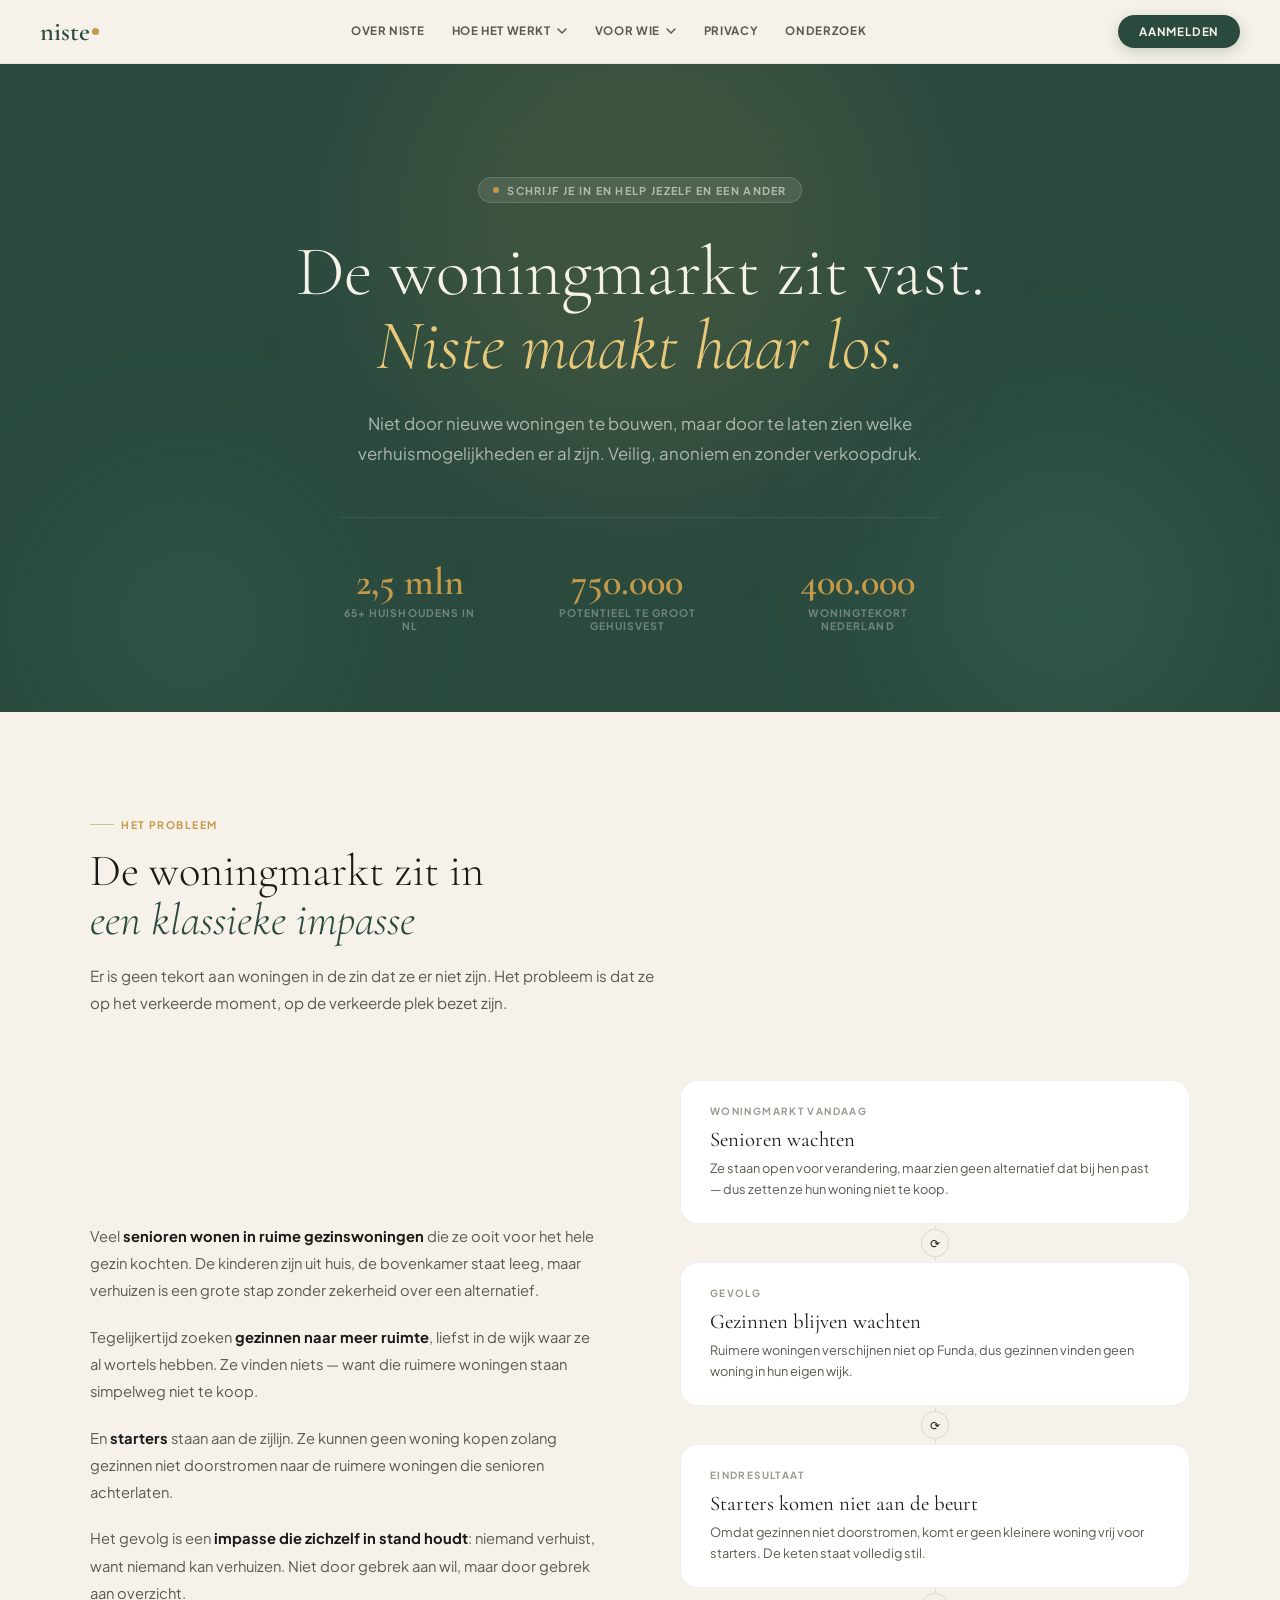
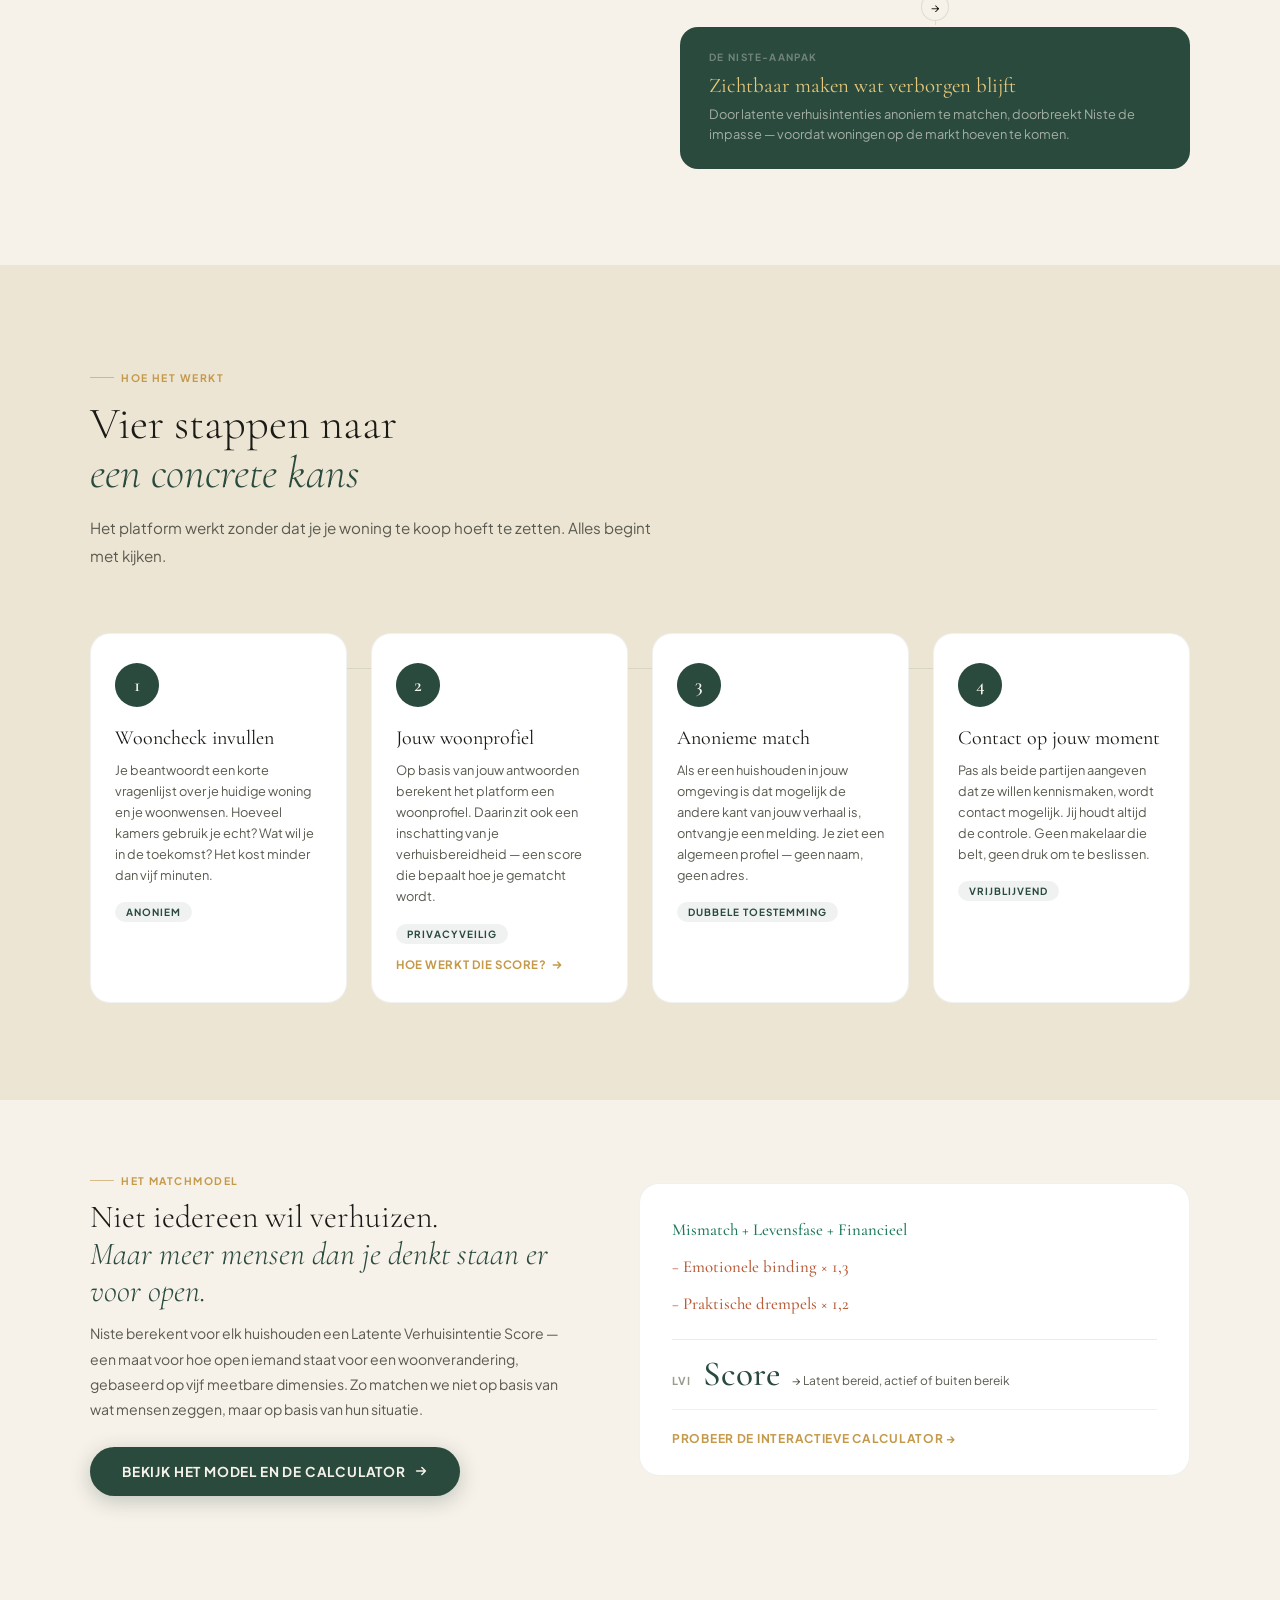
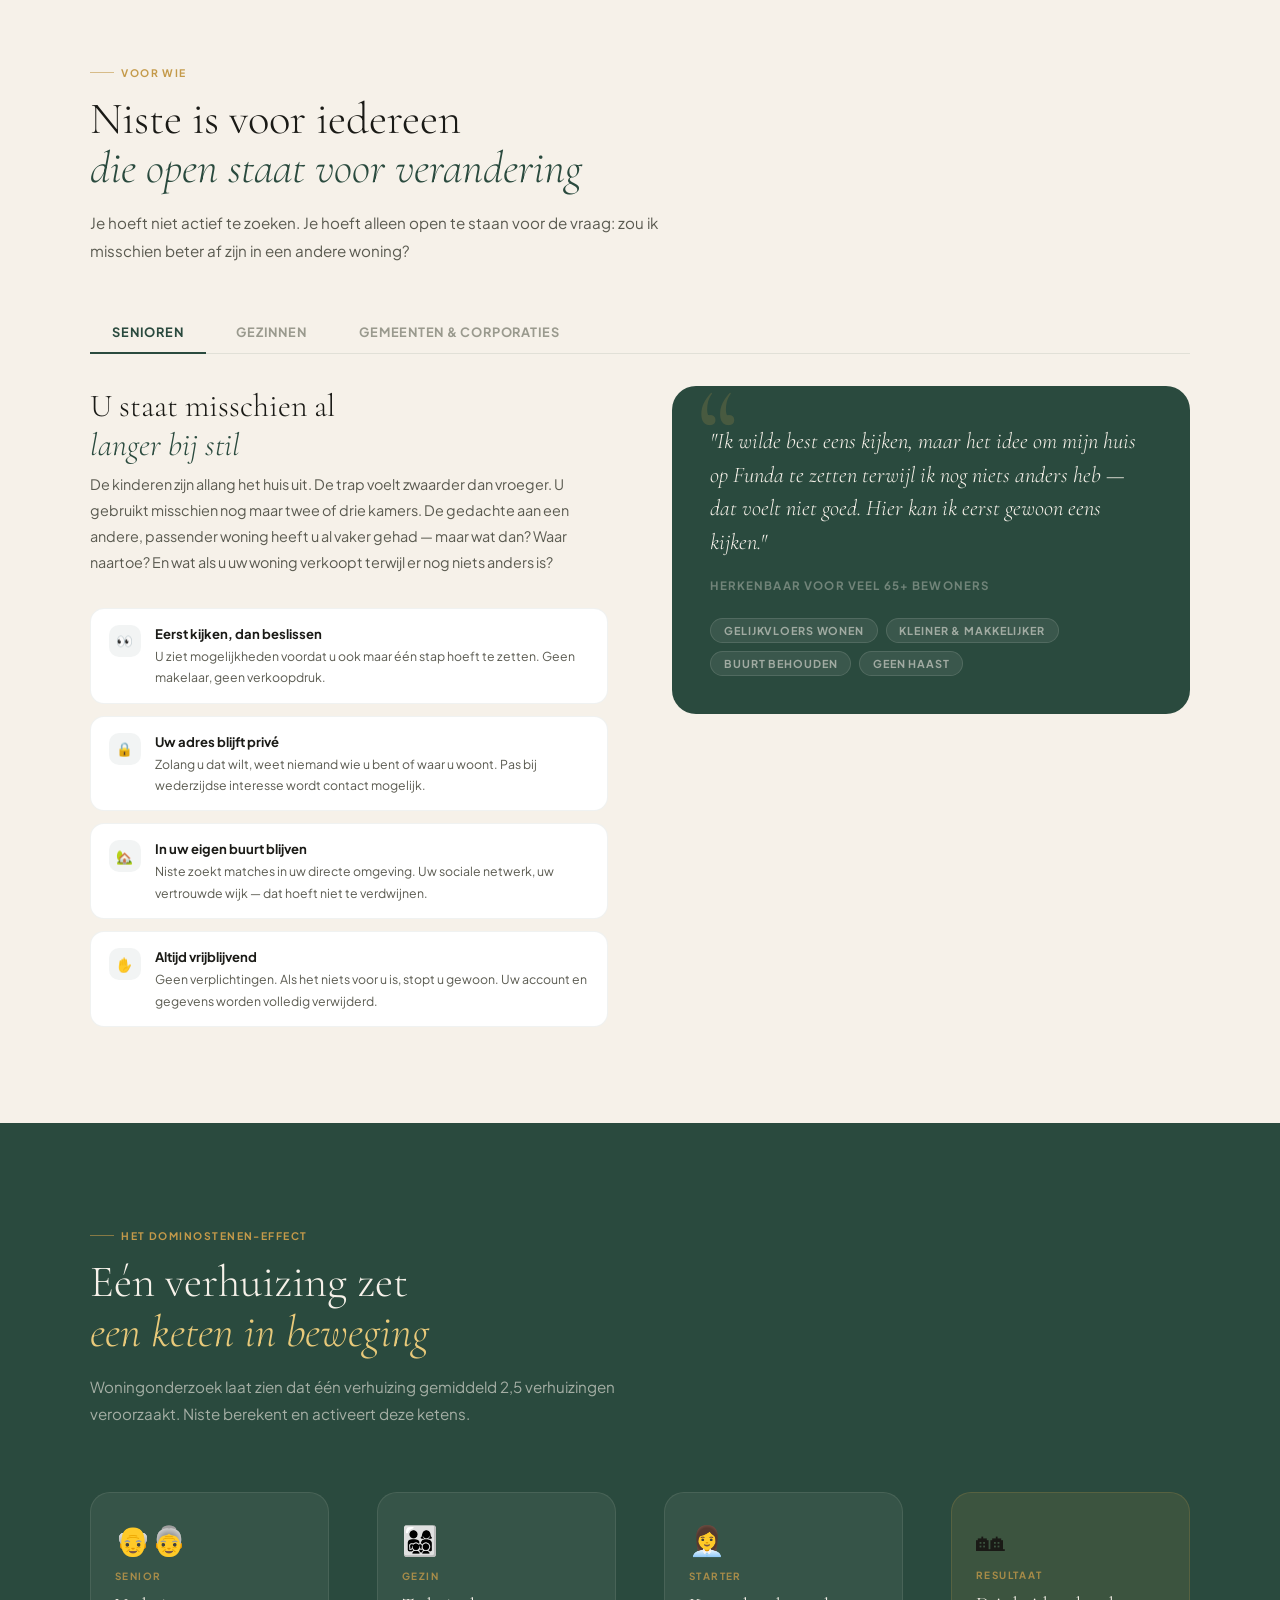
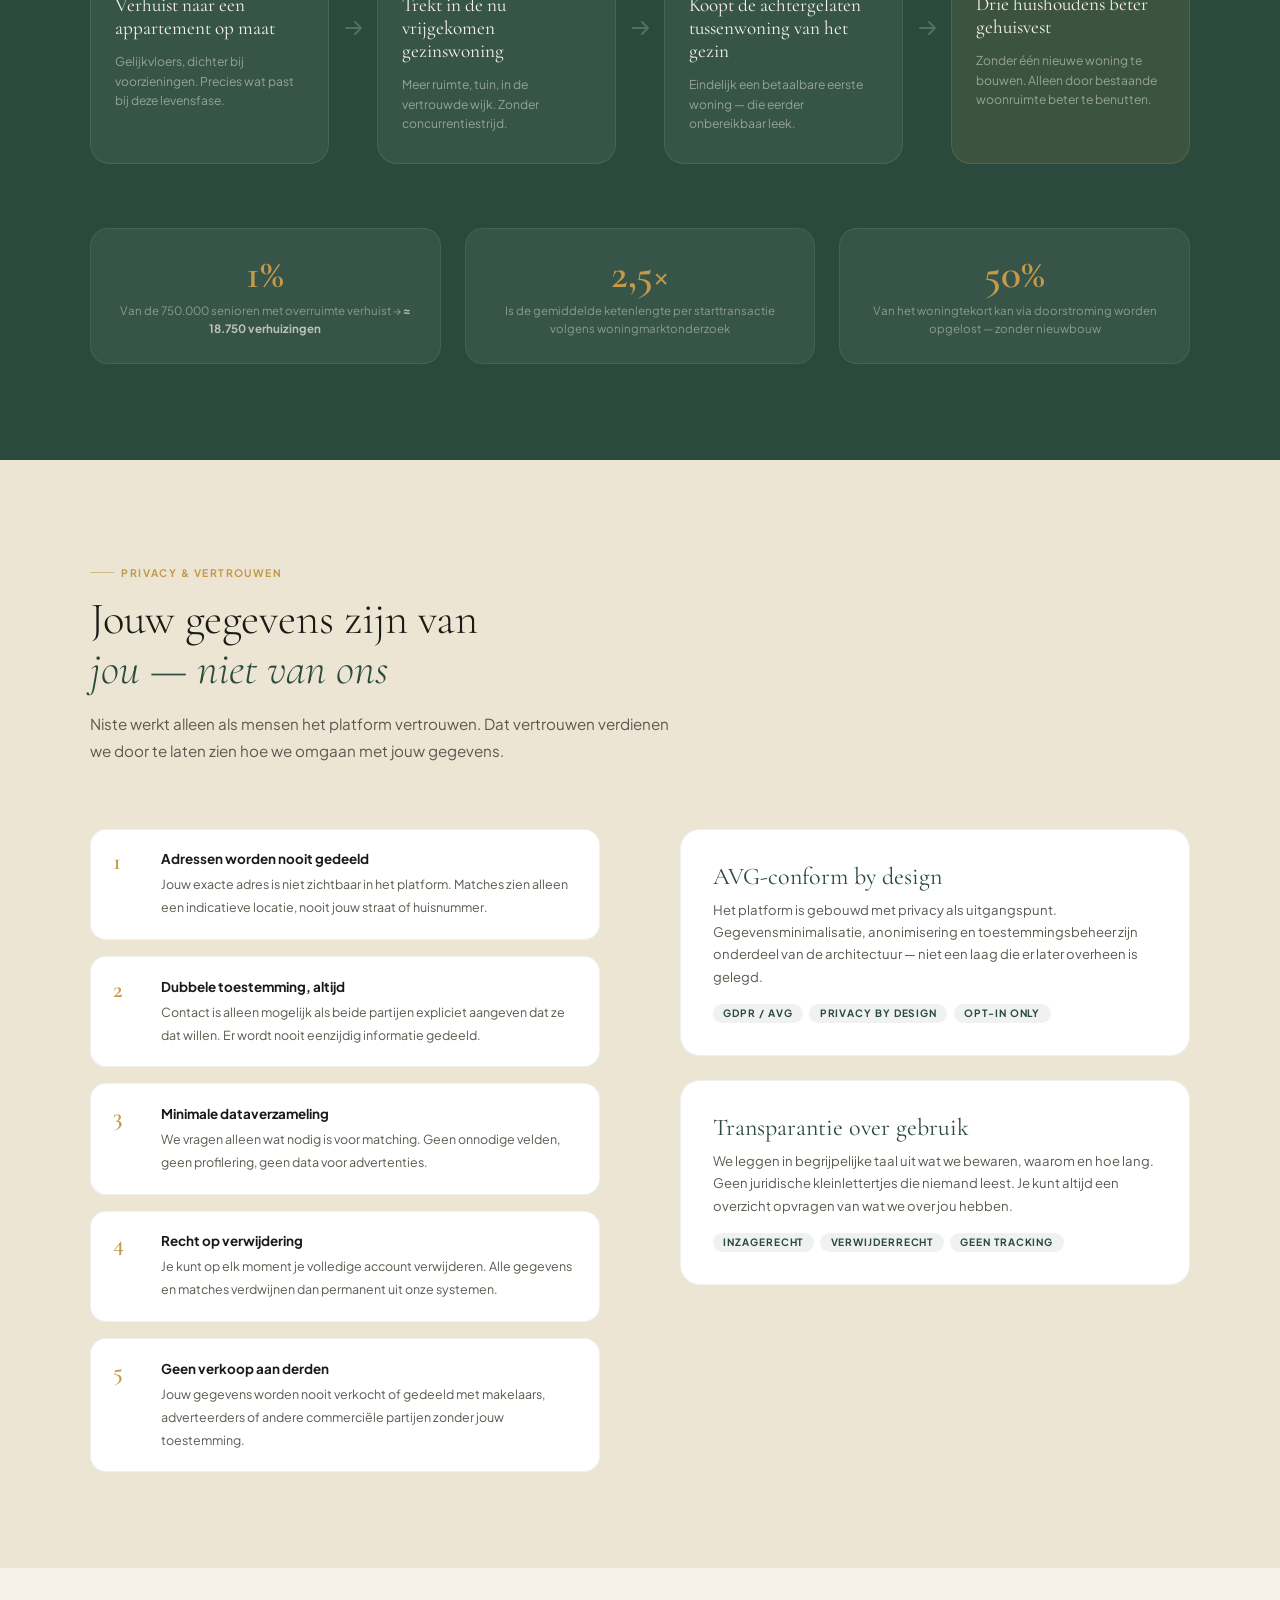
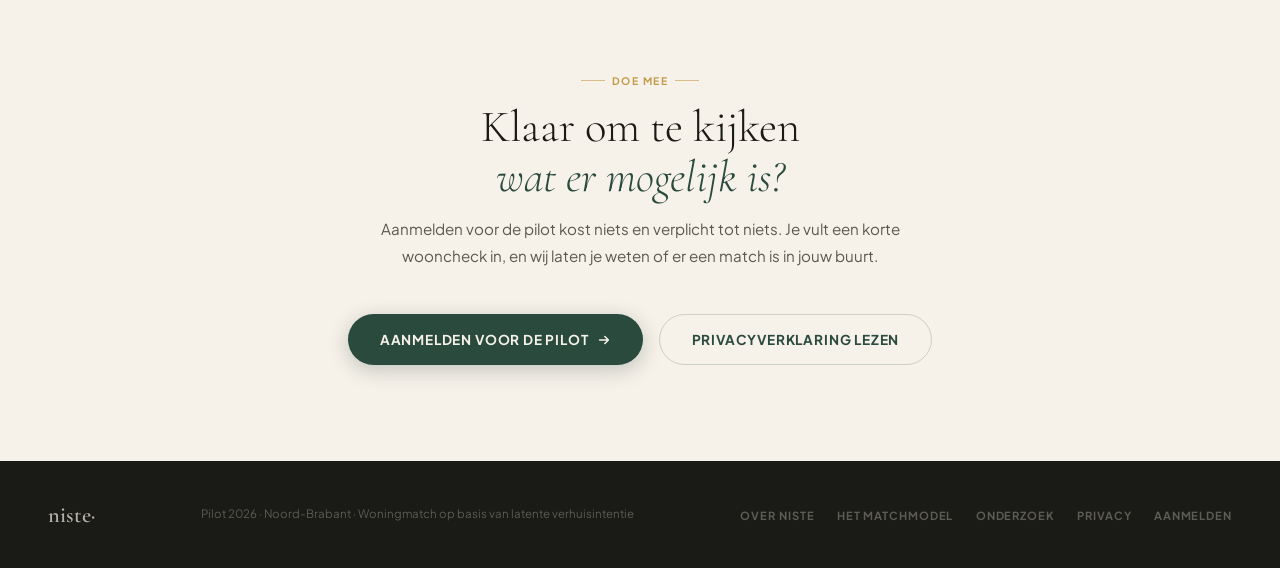
==== commit c5d44a0b: "Update index.html" ====
--- a/index.html
+++ b/index.html
@@ -24,626 +24,354 @@
       --light:  #9A9A8E;
     }
     html { scroll-behavior: smooth; }
-    body {
-      font-family: 'Plus Jakarta Sans', sans-serif;
-      background: var(--cream);
-      color: var(--dark);
-    }
+    body { font-family: 'Plus Jakarta Sans', sans-serif; background: var(--cream); color: var(--dark); }
 
     /* ── NAV ── */
     nav {
       display: flex; align-items: center; justify-content: space-between;
-      padding: 1.3rem 3rem;
+      padding: 0 2.5rem;
+      height: 64px;
       border-bottom: 1px solid rgba(42,74,62,.08);
-      background: rgba(246,241,233,.95);
+      background: rgba(246,241,233,.97);
       backdrop-filter: blur(20px);
-      position: sticky; top: 0; z-index: 50;
+      position: sticky; top: 0; z-index: 100;
+      gap: 1rem;
     }
     .nav-logo {
       font-family: 'Cormorant Garamond', serif;
-      font-size: 1.75rem; font-weight: 600;
+      font-size: 1.65rem; font-weight: 600;
       color: var(--forest); text-decoration: none;
       display: flex; align-items: center;
+      flex-shrink: 0;
     }
     .logo-dot {
       width: 7px; height: 7px; border-radius: 50%;
       background: var(--gold); display: inline-block;
-      animation: pulse 2.2s ease-in-out infinite; margin-left: 1px;
+      animation: pulse 2.2s ease-in-out infinite; margin-left: 2px;
     }
     @keyframes pulse { 0%,100%{transform:scale(1);opacity:1} 50%{transform:scale(1.5);opacity:.6} }
+
+    /* links */
     .nav-links {
-      display: flex; align-items: center; gap: 2rem;
+      display: flex; align-items: center; gap: 0;
+      flex: 1; justify-content: center;
     }
     .nav-link {
-      font-size: .78rem; font-weight: 700;
-      letter-spacing: .06em; text-transform: uppercase;
+      font-size: .72rem; font-weight: 700;
+      letter-spacing: .055em; text-transform: uppercase;
       color: var(--mid); text-decoration: none;
-      transition: color .2s;
-    }
-    .nav-link:hover { color: var(--forest); }
-    .nav-link.active { color: var(--forest); }
+      padding: 0 .85rem; height: 64px;
+      display: flex; align-items: center;
+      border-bottom: 2px solid transparent;
+      transition: color .2s, border-color .2s;
+      white-space: nowrap;
+    }
+    .nav-link:hover { color: var(--forest); border-bottom-color: rgba(42,74,62,.2); }
+    .nav-link.active { color: var(--forest); border-bottom-color: var(--forest); }
+
+    /* dropdown */
+    .nav-dropdown { position: relative; }
+    .nav-dropdown-toggle {
+      font-size: .72rem; font-weight: 700;
+      letter-spacing: .055em; text-transform: uppercase;
+      color: var(--mid); background: none; border: none;
+      padding: 0 .85rem; height: 64px;
+      display: flex; align-items: center; gap: .3rem;
+      cursor: pointer; white-space: nowrap;
+      border-bottom: 2px solid transparent;
+      transition: color .2s, border-color .2s;
+      font-family: 'Plus Jakarta Sans', sans-serif;
+    }
+    .nav-dropdown-toggle:hover { color: var(--forest); border-bottom-color: rgba(42,74,62,.2); }
+    .nav-dropdown-toggle svg { transition: transform .2s; }
+    .nav-dropdown:hover .nav-dropdown-toggle svg,
+    .nav-dropdown.open .nav-dropdown-toggle svg { transform: rotate(180deg); }
+    .nav-dropdown-menu {
+      display: none;
+      position: absolute; top: calc(100% + 4px); left: 50%;
+      transform: translateX(-50%);
+      background: white;
+      border: 1px solid rgba(42,74,62,.1);
+      border-radius: 12px;
+      padding: .5rem;
+      min-width: 210px;
+      box-shadow: 0 8px 32px rgba(42,74,62,.12);
+      z-index: 200;
+    }
+    .nav-dropdown:hover .nav-dropdown-menu,
+    .nav-dropdown.open .nav-dropdown-menu { display: block; }
+    .nav-dropdown-item {
+      display: flex; align-items: flex-start; gap: .7rem;
+      padding: .65rem .85rem;
+      border-radius: 8px;
+      text-decoration: none;
+      transition: background .15s;
+    }
+    .nav-dropdown-item:hover { background: var(--warm); }
+    .nav-dropdown-icon {
+      width: 28px; height: 28px; border-radius: 7px;
+      background: rgba(42,74,62,.07);
+      display: flex; align-items: center; justify-content: center;
+      font-size: .8rem; flex-shrink: 0; margin-top: 1px;
+    }
+    .nav-dropdown-label { font-size: .78rem; font-weight: 700; color: var(--dark); line-height: 1.2; }
+    .nav-dropdown-sub { font-size: .68rem; color: var(--light); margin-top: 1px; line-height: 1.3; }
+
+    /* cta */
+    .nav-right { display: flex; align-items: center; gap: .6rem; flex-shrink: 0; }
     .nav-cta {
       background: var(--forest); color: var(--cream);
       border: none; border-radius: 100px;
-      padding: .6rem 1.4rem;
+      padding: .55rem 1.3rem;
       font-family: 'Plus Jakarta Sans', sans-serif;
-      font-size: .75rem; font-weight: 700;
+      font-size: .72rem; font-weight: 700;
+      letter-spacing: .07em; text-transform: uppercase;
+      text-decoration: none; cursor: pointer;
+      transition: background .2s, transform .2s;
+      box-shadow: 0 4px 14px rgba(42,74,62,.22);
+      white-space: nowrap;
+    }
+    .nav-cta:hover { background: var(--moss); transform: translateY(-1px); }
+
+    /* hamburger */
+    .nav-hamburger {
+      display: none; flex-direction: column; gap: 5px;
+      background: none; border: none; cursor: pointer; padding: 4px;
+    }
+    .nav-hamburger span {
+      display: block; width: 22px; height: 2px;
+      background: var(--forest); border-radius: 2px;
+      transition: all .25s;
+    }
+    .nav-hamburger.open span:nth-child(1) { transform: translateY(7px) rotate(45deg); }
+    .nav-hamburger.open span:nth-child(2) { opacity: 0; }
+    .nav-hamburger.open span:nth-child(3) { transform: translateY(-7px) rotate(-45deg); }
+
+    /* mobile menu */
+    .nav-mobile {
+      display: none;
+      position: fixed; top: 64px; left: 0; right: 0; bottom: 0;
+      background: white; z-index: 99;
+      overflow-y: auto; padding: 1rem 1.5rem 2rem;
+      flex-direction: column; gap: .25rem;
+    }
+    .nav-mobile.open { display: flex; }
+    .nav-mobile-section {
+      font-size: .62rem; font-weight: 700; letter-spacing: .14em;
+      text-transform: uppercase; color: var(--light);
+      padding: 1rem .5rem .4rem; margin-top: .5rem;
+    }
+    .nav-mobile-link {
+      display: flex; align-items: center; gap: .8rem;
+      padding: .85rem .75rem;
+      border-radius: 10px; text-decoration: none;
+      transition: background .15s;
+    }
+    .nav-mobile-link:hover { background: var(--warm); }
+    .nav-mobile-link-icon {
+      width: 32px; height: 32px; border-radius: 8px;
+      background: rgba(42,74,62,.07);
+      display: flex; align-items: center; justify-content: center;
+      font-size: .9rem; flex-shrink: 0;
+    }
+    .nav-mobile-link-label { font-size: .88rem; font-weight: 600; color: var(--dark); }
+    .nav-mobile-link-sub { font-size: .75rem; color: var(--light); margin-top: 1px; }
+    .nav-mobile-cta {
+      display: block; margin-top: 1.5rem;
+      background: var(--forest); color: var(--cream);
+      text-align: center; border-radius: 100px;
+      padding: .9rem; font-size: .82rem; font-weight: 700;
       letter-spacing: .07em; text-transform: uppercase;
       text-decoration: none;
-      cursor: pointer; transition: background .2s, transform .2s;
-      box-shadow: 0 4px 14px rgba(42,74,62,.22);
-    }
-    .nav-cta:hover { background: var(--moss); transform: translateY(-1px); }
+    }
 
     /* ── HERO ── */
     .hero {
       background: var(--forest);
       padding: 7rem 3rem 5rem;
-      position: relative; overflow: hidden;
-      text-align: center;
-    }
-    .hero-blob {
-      position: absolute; border-radius: 50%;
-      filter: blur(80px); pointer-events: none;
-    }
-    .hero-blob-1 {
-      width: 500px; height: 500px;
-      background: rgba(196,154,74,.12);
-      top: -15%; left: 50%; transform: translateX(-50%);
-    }
-    .hero-blob-2 {
-      width: 300px; height: 300px;
-      background: rgba(61,107,92,.4);
-      bottom: -5%; right: 5%;
-    }
-    .hero-blob-3 {
-      width: 250px; height: 250px;
-      background: rgba(61,107,92,.35);
-      bottom: -5%; left: 5%;
-    }
+      position: relative; overflow: hidden; text-align: center;
+    }
+    .hero-blob { position: absolute; border-radius: 50%; filter: blur(80px); pointer-events: none; }
+    .hero-blob-1 { width:500px;height:500px;background:rgba(196,154,74,.12);top:-15%;left:50%;transform:translateX(-50%); }
+    .hero-blob-2 { width:300px;height:300px;background:rgba(61,107,92,.4);bottom:-5%;right:5%; }
+    .hero-blob-3 { width:250px;height:250px;background:rgba(61,107,92,.35);bottom:-5%;left:5%; }
     .hero-eyebrow {
       display: inline-flex; align-items: center; gap: .5rem;
-      background: rgba(246,241,233,.1);
-      border: 1px solid rgba(246,241,233,.15);
-      border-radius: 100px;
-      padding: .35rem .9rem;
-      font-size: .68rem; font-weight: 700;
-      letter-spacing: .12em; text-transform: uppercase;
-      color: rgba(246,241,233,.6);
-      margin-bottom: 2rem;
-      position: relative; z-index: 1;
-    }
-    .hero-dot { width: 6px; height: 6px; border-radius: 50%; background: var(--gold); }
+      background: rgba(246,241,233,.1); border: 1px solid rgba(246,241,233,.15);
+      border-radius: 100px; padding: .35rem .9rem;
+      font-size: .68rem; font-weight: 700; letter-spacing: .12em; text-transform: uppercase;
+      color: rgba(246,241,233,.6); margin-bottom: 2rem; position: relative; z-index: 1;
+    }
+    .hero-dot { width:6px;height:6px;border-radius:50%;background:var(--gold); }
     .hero h1 {
       font-family: 'Cormorant Garamond', serif;
-      font-size: clamp(2.6rem, 5.5vw, 5rem);
-      font-weight: 300; line-height: 1.05;
-      color: var(--cream);
-      max-width: 800px; margin: 0 auto 1.6rem;
+      font-size: clamp(2.6rem,5.5vw,5rem); font-weight: 300; line-height: 1.05;
+      color: var(--cream); max-width: 800px; margin: 0 auto 1.6rem;
       position: relative; z-index: 1;
     }
     .hero h1 em { font-style: italic; color: var(--gold-lt); }
     .hero-lead {
-      font-size: clamp(.9rem, 1.5vw, 1.05rem);
-      line-height: 1.8; color: rgba(246,241,233,.65);
-      max-width: 600px; margin: 0 auto 3rem;
+      font-size: clamp(.9rem,1.5vw,1.05rem); line-height: 1.8;
+      color: rgba(246,241,233,.65); max-width: 600px; margin: 0 auto 3rem;
       position: relative; z-index: 1;
     }
     .hero-stat-row {
       display: flex; justify-content: center; gap: 3rem;
-      position: relative; z-index: 1;
-      padding-top: 2.8rem;
-      border-top: 1px solid rgba(246,241,233,.08);
-      max-width: 600px; margin: 0 auto;
-    }
-    .hero-stat-val {
-      font-family: 'Cormorant Garamond', serif;
-      font-size: 2.4rem; font-weight: 600;
-      color: var(--gold); line-height: 1;
-    }
-    .hero-stat-lbl {
-      font-size: .65rem; font-weight: 700;
-      letter-spacing: .1em; text-transform: uppercase;
-      color: rgba(246,241,233,.35); margin-top: .3rem;
-    }
+      position: relative; z-index: 1; padding-top: 2.8rem;
+      border-top: 1px solid rgba(246,241,233,.08); max-width: 600px; margin: 0 auto;
+    }
+    .hero-stat-val { font-family:'Cormorant Garamond',serif;font-size:2.4rem;font-weight:600;color:var(--gold);line-height:1; }
+    .hero-stat-lbl { font-size:.65rem;font-weight:700;letter-spacing:.1em;text-transform:uppercase;color:rgba(246,241,233,.35);margin-top:.3rem; }
 
     /* ── SECTION CHROME ── */
     section { padding: 6rem 3rem; }
     .section-inner { max-width: 1100px; margin: 0 auto; }
-    .section-eyebrow {
-      display: inline-flex; align-items: center; gap: .45rem;
-      font-size: .65rem; font-weight: 700;
-      letter-spacing: .14em; text-transform: uppercase;
-      color: var(--gold); margin-bottom: 1rem;
-    }
-    .section-eyebrow-line {
-      width: 24px; height: 1px; background: var(--gold); opacity: .6;
-    }
-    .section-title {
-      font-family: 'Cormorant Garamond', serif;
-      font-size: clamp(2rem, 3.5vw, 3.2rem);
-      font-weight: 300; line-height: 1.1;
-      color: var(--dark); margin-bottom: 1rem;
-    }
-    .section-title em { font-style: italic; color: var(--forest); }
-    .section-lead {
-      font-size: .95rem; line-height: 1.8;
-      color: var(--mid); max-width: 580px;
-    }
-
-    /* ── SECTION: PROBLEEM ── */
+    .section-eyebrow { display:inline-flex;align-items:center;gap:.45rem;font-size:.65rem;font-weight:700;letter-spacing:.14em;text-transform:uppercase;color:var(--gold);margin-bottom:1rem; }
+    .section-eyebrow-line { width:24px;height:1px;background:var(--gold);opacity:.6; }
+    .section-title { font-family:'Cormorant Garamond',serif;font-size:clamp(2rem,3.5vw,3.2rem);font-weight:300;line-height:1.1;color:var(--dark);margin-bottom:1rem; }
+    .section-title em { font-style:italic;color:var(--forest); }
+    .section-lead { font-size:.95rem;line-height:1.8;color:var(--mid);max-width:580px; }
+
+    /* ── PROBLEEM ── */
     .problem-section { background: var(--cream); }
-    .problem-grid {
-      display: grid;
-      grid-template-columns: 1fr 1fr;
-      gap: 5rem;
-      align-items: center;
-      margin-top: 4rem;
-    }
-    .problem-text-col p {
-      font-size: .92rem; line-height: 1.85;
-      color: var(--mid); margin-bottom: 1.2rem;
-    }
-    .problem-text-col p strong { color: var(--dark); font-weight: 700; }
-
-    .problem-visual {
-      display: flex; flex-direction: column; gap: 1px;
-    }
-    .impasse-card {
-      background: white;
-      border: 1px solid rgba(42,74,62,.08);
-      border-radius: 18px;
-      padding: 1.5rem 1.8rem;
-      position: relative;
-    }
-    .impasse-card-label {
-      font-size: .62rem; font-weight: 700;
-      letter-spacing: .14em; text-transform: uppercase;
-      color: var(--light); margin-bottom: .6rem;
-    }
-    .impasse-card-title {
-      font-family: 'Cormorant Garamond', serif;
-      font-size: 1.3rem; font-weight: 400;
-      color: var(--dark); margin-bottom: .4rem;
-    }
-    .impasse-card-body {
-      font-size: .8rem; line-height: 1.6; color: var(--mid);
-    }
-    .impasse-connector {
-      display: flex; align-items: center; justify-content: center;
-      height: 36px; position: relative;
-    }
-    .impasse-connector::before {
-      content: ''; position: absolute;
-      top: 0; bottom: 0; left: 50%;
-      width: 1px; background: rgba(42,74,62,.12);
-    }
-    .impasse-connector-icon {
-      width: 28px; height: 28px;
-      background: var(--cream);
-      border: 1px solid rgba(42,74,62,.12);
-      border-radius: 50%;
-      display: flex; align-items: center; justify-content: center;
-      font-size: .75rem; position: relative; z-index: 1;
-    }
-    .impasse-solution {
-      background: var(--forest);
-      border-radius: 18px; padding: 1.5rem 1.8rem;
-      margin-top: 1px;
-    }
-    .impasse-solution .impasse-card-label { color: rgba(246,241,233,.35); }
-    .impasse-solution .impasse-card-title { color: var(--gold-lt); }
-    .impasse-solution .impasse-card-body { color: rgba(246,241,233,.6); }
-
-    /* ── SECTION: HOE WERKT HET ── */
+    .problem-grid { display:grid;grid-template-columns:1fr 1fr;gap:5rem;align-items:center;margin-top:4rem; }
+    .problem-text-col p { font-size:.92rem;line-height:1.85;color:var(--mid);margin-bottom:1.2rem; }
+    .problem-text-col p strong { color:var(--dark);font-weight:700; }
+    .problem-visual { display:flex;flex-direction:column;gap:1px; }
+    .impasse-card { background:white;border:1px solid rgba(42,74,62,.08);border-radius:18px;padding:1.5rem 1.8rem; }
+    .impasse-card-label { font-size:.62rem;font-weight:700;letter-spacing:.14em;text-transform:uppercase;color:var(--light);margin-bottom:.6rem; }
+    .impasse-card-title { font-family:'Cormorant Garamond',serif;font-size:1.3rem;font-weight:400;color:var(--dark);margin-bottom:.4rem; }
+    .impasse-card-body { font-size:.8rem;line-height:1.6;color:var(--mid); }
+    .impasse-connector { display:flex;align-items:center;justify-content:center;height:36px;position:relative; }
+    .impasse-connector::before { content:'';position:absolute;top:0;bottom:0;left:50%;width:1px;background:rgba(42,74,62,.12); }
+    .impasse-connector-icon { width:28px;height:28px;background:var(--cream);border:1px solid rgba(42,74,62,.12);border-radius:50%;display:flex;align-items:center;justify-content:center;font-size:.75rem;position:relative;z-index:1; }
+    .impasse-solution { background:var(--forest);border-radius:18px;padding:1.5rem 1.8rem;margin-top:1px; }
+    .impasse-solution .impasse-card-label { color:rgba(246,241,233,.35); }
+    .impasse-solution .impasse-card-title { color:var(--gold-lt); }
+    .impasse-solution .impasse-card-body { color:rgba(246,241,233,.6); }
+
+    /* ── HOE WERKT HET ── */
     .how-section { background: var(--warm); }
-    .steps-grid {
-      display: grid;
-      grid-template-columns: repeat(4, 1fr);
-      gap: 1.5rem;
-      margin-top: 4rem;
-      position: relative;
-    }
-    .steps-grid::before {
-      content: '';
-      position: absolute;
-      top: 2.2rem; left: calc(12.5% + 1rem); right: calc(12.5% + 1rem);
-      height: 1px; background: rgba(42,74,62,.1);
-      z-index: 0;
-    }
-    .step-card {
-      background: white;
-      border: 1px solid rgba(42,74,62,.07);
-      border-radius: 20px; padding: 1.8rem 1.5rem;
-      position: relative; z-index: 1;
-      transition: transform .25s, box-shadow .25s;
-    }
-    .step-card:hover { transform: translateY(-4px); box-shadow: 0 12px 32px rgba(42,74,62,.1); }
-    .step-number {
-      width: 44px; height: 44px; border-radius: 50%;
-      background: var(--forest); color: var(--cream);
-      display: flex; align-items: center; justify-content: center;
-      font-family: 'Cormorant Garamond', serif;
-      font-size: 1.2rem; font-weight: 600;
-      margin-bottom: 1.2rem;
-    }
-    .step-title {
-      font-family: 'Cormorant Garamond', serif;
-      font-size: 1.25rem; font-weight: 400;
-      color: var(--dark); margin-bottom: .6rem;
-    }
-    .step-body {
-      font-size: .8rem; line-height: 1.65; color: var(--mid);
-    }
-    .step-tag {
-      display: inline-block; margin-top: 1rem;
-      background: rgba(42,74,62,.07);
-      border-radius: 100px; padding: .25rem .7rem;
-      font-size: .62rem; font-weight: 700;
-      letter-spacing: .1em; text-transform: uppercase;
-      color: var(--forest);
-    }
-    .step-link {
-      display: inline-flex; align-items: center; gap: .3rem;
-      margin-top: .85rem;
-      font-size: .72rem; font-weight: 700;
-      letter-spacing: .05em; text-transform: uppercase;
-      color: var(--gold); text-decoration: none;
-      transition: color .2s;
-    }
-    .step-link:hover { color: var(--forest); }
-    .step-link svg { transition: transform .2s; }
-    .step-link:hover svg { transform: translateX(3px); }
-
-    /* ── SECTION: VOOR WIE ── */
+    .steps-grid { display:grid;grid-template-columns:repeat(4,1fr);gap:1.5rem;margin-top:4rem;position:relative; }
+    .steps-grid::before { content:'';position:absolute;top:2.2rem;left:calc(12.5% + 1rem);right:calc(12.5% + 1rem);height:1px;background:rgba(42,74,62,.1);z-index:0; }
+    .step-card { background:white;border:1px solid rgba(42,74,62,.07);border-radius:20px;padding:1.8rem 1.5rem;position:relative;z-index:1;transition:transform .25s,box-shadow .25s; }
+    .step-card:hover { transform:translateY(-4px);box-shadow:0 12px 32px rgba(42,74,62,.1); }
+    .step-number { width:44px;height:44px;border-radius:50%;background:var(--forest);color:var(--cream);display:flex;align-items:center;justify-content:center;font-family:'Cormorant Garamond',serif;font-size:1.2rem;font-weight:600;margin-bottom:1.2rem; }
+    .step-title { font-family:'Cormorant Garamond',serif;font-size:1.25rem;font-weight:400;color:var(--dark);margin-bottom:.6rem; }
+    .step-body { font-size:.8rem;line-height:1.65;color:var(--mid); }
+    .step-tag { display:inline-block;margin-top:1rem;background:rgba(42,74,62,.07);border-radius:100px;padding:.25rem .7rem;font-size:.62rem;font-weight:700;letter-spacing:.1em;text-transform:uppercase;color:var(--forest); }
+    .step-link { display:inline-flex;align-items:center;gap:.3rem;margin-top:.85rem;font-size:.72rem;font-weight:700;letter-spacing:.05em;text-transform:uppercase;color:var(--gold);text-decoration:none;transition:color .2s; }
+    .step-link:hover { color:var(--forest); }
+    .step-link svg { transition:transform .2s; }
+    .step-link:hover svg { transform:translateX(3px); }
+
+    /* ── VOOR WIE ── */
     .audience-section { background: var(--cream); }
-    .audience-tabs {
-      display: flex; gap: .5rem;
-      margin: 3rem 0 2rem;
-      border-bottom: 1px solid rgba(42,74,62,.1);
-      padding-bottom: 0;
-    }
-    .audience-tab {
-      padding: .75rem 1.4rem;
-      border: none; background: transparent;
-      font-family: 'Plus Jakarta Sans', sans-serif;
-      font-size: .8rem; font-weight: 700;
-      letter-spacing: .06em; text-transform: uppercase;
-      color: var(--light); cursor: pointer;
-      border-bottom: 2px solid transparent;
-      margin-bottom: -1px;
-      transition: all .2s;
-    }
-    .audience-tab.active {
-      color: var(--forest);
-      border-bottom-color: var(--forest);
-    }
-    .audience-panel { display: none; }
-    .audience-panel.active { display: grid; grid-template-columns: 1fr 1fr; gap: 4rem; align-items: start; }
-
-    .audience-text h3 {
-      font-family: 'Cormorant Garamond', serif;
-      font-size: 2rem; font-weight: 300;
-      color: var(--dark); margin-bottom: .5rem;
-    }
-    .audience-text h3 em { font-style: italic; color: var(--forest); }
-    .audience-text .audience-intro {
-      font-size: .9rem; line-height: 1.8;
-      color: var(--mid); margin-bottom: 2rem;
-    }
-    .audience-benefits {
-      display: flex; flex-direction: column; gap: .75rem;
-    }
-    .benefit-row {
-      display: flex; align-items: flex-start; gap: .9rem;
-      padding: 1rem 1.1rem;
-      background: white;
-      border: 1px solid rgba(42,74,62,.07);
-      border-radius: 14px;
-    }
-    .benefit-icon {
-      width: 32px; height: 32px; border-radius: 10px;
-      background: rgba(42,74,62,.06);
-      display: flex; align-items: center; justify-content: center;
-      font-size: .85rem; flex-shrink: 0;
-    }
-    .benefit-text strong {
-      display: block; font-size: .82rem; font-weight: 700;
-      color: var(--dark); margin-bottom: 2px;
-    }
-    .benefit-text span {
-      font-size: .77rem; color: var(--mid); line-height: 1.5;
-    }
-
-    .audience-quote {
-      background: var(--forest);
-      border-radius: 24px; padding: 2.4rem;
-      position: relative; overflow: hidden;
-    }
-    .audience-quote::before {
-      content: '\201C';
-      position: absolute; top: -1rem; left: 1.5rem;
-      font-family: 'Cormorant Garamond', serif;
-      font-size: 8rem; line-height: 1;
-      color: rgba(196,154,74,.2); pointer-events: none;
-    }
-    .audience-quote-text {
-      font-family: 'Cormorant Garamond', serif;
-      font-size: 1.4rem; font-weight: 300;
-      font-style: italic; line-height: 1.5;
-      color: var(--cream); margin-bottom: 1.2rem;
-      position: relative;
-    }
-    .audience-quote-source {
-      font-size: .72rem; font-weight: 700;
-      letter-spacing: .1em; text-transform: uppercase;
-      color: rgba(246,241,233,.35);
-    }
-    .audience-quote-chips {
-      display: flex; flex-wrap: wrap; gap: .5rem; margin-top: 1.6rem;
-    }
-    .audience-quote-chip {
-      background: rgba(246,241,233,.08);
-      border: 1px solid rgba(246,241,233,.12);
-      border-radius: 100px; padding: .3rem .8rem;
-      font-size: .68rem; font-weight: 700;
-      letter-spacing: .08em; text-transform: uppercase;
-      color: rgba(246,241,233,.55);
-    }
-
-    /* ── SECTION: DOORSTROOMKETEN ── */
+    .audience-tabs { display:flex;gap:.5rem;margin:3rem 0 2rem;border-bottom:1px solid rgba(42,74,62,.1);padding-bottom:0; }
+    .audience-tab { padding:.75rem 1.4rem;border:none;background:transparent;font-family:'Plus Jakarta Sans',sans-serif;font-size:.8rem;font-weight:700;letter-spacing:.06em;text-transform:uppercase;color:var(--light);cursor:pointer;border-bottom:2px solid transparent;margin-bottom:-1px;transition:all .2s; }
+    .audience-tab.active { color:var(--forest);border-bottom-color:var(--forest); }
+    .audience-panel { display:none; }
+    .audience-panel.active { display:grid;grid-template-columns:1fr 1fr;gap:4rem;align-items:start; }
+    .audience-text h3 { font-family:'Cormorant Garamond',serif;font-size:2rem;font-weight:300;color:var(--dark);margin-bottom:.5rem; }
+    .audience-text h3 em { font-style:italic;color:var(--forest); }
+    .audience-text .audience-intro { font-size:.9rem;line-height:1.8;color:var(--mid);margin-bottom:2rem; }
+    .audience-benefits { display:flex;flex-direction:column;gap:.75rem; }
+    .benefit-row { display:flex;align-items:flex-start;gap:.9rem;padding:1rem 1.1rem;background:white;border:1px solid rgba(42,74,62,.07);border-radius:14px; }
+    .benefit-icon { width:32px;height:32px;border-radius:10px;background:rgba(42,74,62,.06);display:flex;align-items:center;justify-content:center;font-size:.85rem;flex-shrink:0; }
+    .benefit-text strong { display:block;font-size:.82rem;font-weight:700;color:var(--dark);margin-bottom:2px; }
+    .benefit-text span { font-size:.77rem;color:var(--mid);line-height:1.5; }
+    .audience-quote { background:var(--forest);border-radius:24px;padding:2.4rem;position:relative;overflow:hidden; }
+    .audience-quote::before { content:'\201C';position:absolute;top:-1rem;left:1.5rem;font-family:'Cormorant Garamond',serif;font-size:8rem;line-height:1;color:rgba(196,154,74,.2);pointer-events:none; }
+    .audience-quote-text { font-family:'Cormorant Garamond',serif;font-size:1.4rem;font-weight:300;font-style:italic;line-height:1.5;color:var(--cream);margin-bottom:1.2rem;position:relative; }
+    .audience-quote-source { font-size:.72rem;font-weight:700;letter-spacing:.1em;text-transform:uppercase;color:rgba(246,241,233,.35); }
+    .audience-quote-chips { display:flex;flex-wrap:wrap;gap:.5rem;margin-top:1.6rem; }
+    .audience-quote-chip { background:rgba(246,241,233,.08);border:1px solid rgba(246,241,233,.12);border-radius:100px;padding:.3rem .8rem;font-size:.68rem;font-weight:700;letter-spacing:.08em;text-transform:uppercase;color:rgba(246,241,233,.55); }
+
+    /* ── DOORSTROOMKETEN ── */
     .chain-section { background: var(--forest); }
-    .chain-section .section-title { color: var(--cream); }
-    .chain-section .section-title em { color: var(--gold-lt); }
-    .chain-section .section-lead { color: rgba(246,241,233,.6); }
-    .chain-section .section-eyebrow { color: var(--gold); }
-
-    .chain-visual {
-      margin-top: 4rem;
-      display: flex; align-items: stretch; gap: 0;
-      overflow-x: auto; padding-bottom: 1rem;
-    }
-    .chain-node {
-      flex: 1; min-width: 180px;
-      background: rgba(246,241,233,.06);
-      border: 1px solid rgba(246,241,233,.09);
-      border-radius: 20px; padding: 1.8rem 1.5rem;
-      display: flex; flex-direction: column;
-      gap: .75rem;
-    }
-    .chain-node-emoji { font-size: 1.8rem; }
-    .chain-node-who {
-      font-size: .62rem; font-weight: 700;
-      letter-spacing: .14em; text-transform: uppercase;
-      color: var(--gold); opacity: .8;
-    }
-    .chain-node-label {
-      font-family: 'Cormorant Garamond', serif;
-      font-size: 1.2rem; color: var(--cream); line-height: 1.2;
-    }
-    .chain-node-desc {
-      font-size: .76rem; line-height: 1.6;
-      color: rgba(246,241,233,.5);
-    }
-    .chain-arrow {
-      display: flex; align-items: center; justify-content: center;
-      padding: 0 .75rem; flex-shrink: 0;
-    }
-    .chain-arrow svg { opacity: .35; }
-
-    .chain-impact-row {
-      display: grid; grid-template-columns: repeat(3, 1fr);
-      gap: 1.5rem; margin-top: 3rem;
-    }
-    .chain-impact-card {
-      background: rgba(246,241,233,.06);
-      border: 1px solid rgba(246,241,233,.08);
-      border-radius: 18px; padding: 1.6rem;
-      text-align: center;
-    }
-    .chain-impact-val {
-      font-family: 'Cormorant Garamond', serif;
-      font-size: 2.6rem; font-weight: 600;
-      color: var(--gold); line-height: 1; margin-bottom: .4rem;
-    }
-    .chain-impact-label {
-      font-size: .72rem; line-height: 1.55;
-      color: rgba(246,241,233,.45);
-    }
-
-    /* ── SECTION: PRIVACY ── */
+    .chain-section .section-title { color:var(--cream); }
+    .chain-section .section-title em { color:var(--gold-lt); }
+    .chain-section .section-lead { color:rgba(246,241,233,.6); }
+    .chain-section .section-eyebrow { color:var(--gold); }
+    .chain-visual { margin-top:4rem;display:flex;align-items:stretch;gap:0;overflow-x:auto;padding-bottom:1rem; }
+    .chain-node { flex:1;min-width:180px;background:rgba(246,241,233,.06);border:1px solid rgba(246,241,233,.09);border-radius:20px;padding:1.8rem 1.5rem;display:flex;flex-direction:column;gap:.75rem; }
+    .chain-node-emoji { font-size:1.8rem; }
+    .chain-node-who { font-size:.62rem;font-weight:700;letter-spacing:.14em;text-transform:uppercase;color:var(--gold);opacity:.8; }
+    .chain-node-label { font-family:'Cormorant Garamond',serif;font-size:1.2rem;color:var(--cream);line-height:1.2; }
+    .chain-node-desc { font-size:.76rem;line-height:1.6;color:rgba(246,241,233,.5); }
+    .chain-arrow { display:flex;align-items:center;justify-content:center;padding:0 .75rem;flex-shrink:0; }
+    .chain-arrow svg { opacity:.35; }
+    .chain-impact-row { display:grid;grid-template-columns:repeat(3,1fr);gap:1.5rem;margin-top:3rem; }
+    .chain-impact-card { background:rgba(246,241,233,.06);border:1px solid rgba(246,241,233,.08);border-radius:18px;padding:1.6rem;text-align:center; }
+    .chain-impact-val { font-family:'Cormorant Garamond',serif;font-size:2.6rem;font-weight:600;color:var(--gold);line-height:1;margin-bottom:.4rem; }
+    .chain-impact-label { font-size:.72rem;line-height:1.55;color:rgba(246,241,233,.45); }
+
+    /* ── PRIVACY ── */
     .privacy-section { background: var(--warm); }
-    .privacy-grid {
-      display: grid; grid-template-columns: 1fr 1fr;
-      gap: 5rem; margin-top: 4rem; align-items: start;
-    }
-    .privacy-principles {
-      display: flex; flex-direction: column; gap: 1rem;
-    }
-    .privacy-principle {
-      display: flex; gap: 1.2rem; align-items: flex-start;
-      padding: 1.3rem 1.4rem;
-      background: white;
-      border: 1px solid rgba(42,74,62,.07);
-      border-radius: 16px;
-    }
-    .privacy-principle-num {
-      font-family: 'Cormorant Garamond', serif;
-      font-size: 1.5rem; font-weight: 600;
-      color: var(--gold); line-height: 1;
-      flex-shrink: 0; width: 28px;
-    }
-    .privacy-principle strong {
-      display: block; font-size: .84rem; font-weight: 700;
-      color: var(--dark); margin-bottom: .3rem;
-    }
-    .privacy-principle span {
-      font-size: .78rem; line-height: 1.6; color: var(--mid);
-    }
-    .privacy-badges {
-      display: flex; flex-direction: column; gap: 1.5rem;
-      justify-content: center;
-    }
-    .privacy-badge-block {
-      background: white;
-      border: 1px solid rgba(42,74,62,.07);
-      border-radius: 20px; padding: 2rem;
-    }
-    .privacy-badge-title {
-      font-family: 'Cormorant Garamond', serif;
-      font-size: 1.5rem; font-weight: 400;
-      color: var(--forest); margin-bottom: .5rem;
-    }
-    .privacy-badge-body {
-      font-size: .82rem; line-height: 1.7; color: var(--mid);
-    }
-    .privacy-badge-tags {
-      display: flex; flex-wrap: wrap; gap: .4rem; margin-top: 1rem;
-    }
-    .privacy-badge-tag {
-      background: rgba(42,74,62,.07);
-      border-radius: 100px; padding: .22rem .65rem;
-      font-size: .63rem; font-weight: 700;
-      letter-spacing: .09em; text-transform: uppercase;
-      color: var(--forest);
-    }
-
-    /* ── SECTION: MODEL TEASER ── */
-    .model-teaser {
-      background: var(--cream);
-      border-top: 1px solid rgba(42,74,62,.08);
-      padding: 4rem 3rem;
-    }
-    .model-teaser-inner {
-      max-width: 1100px; margin: 0 auto;
-      display: flex; align-items: center;
-      gap: 4rem; flex-wrap: wrap;
-    }
-    .model-teaser-text { flex: 1; min-width: 260px; }
-    .model-teaser-text .section-eyebrow { margin-bottom: .75rem; }
-    .model-teaser-text h2 {
-      font-family: 'Cormorant Garamond', serif;
-      font-size: clamp(1.6rem, 2.5vw, 2.4rem);
-      font-weight: 300; line-height: 1.15;
-      color: var(--dark); margin-bottom: .75rem;
-    }
-    .model-teaser-text h2 em { font-style: italic; color: var(--forest); }
-    .model-teaser-text p {
-      font-size: .88rem; line-height: 1.8;
-      color: var(--mid); margin-bottom: 1.5rem;
-    }
-    .model-teaser-visual {
-      flex: 1; min-width: 260px;
-      background: white;
-      border: 1px solid rgba(42,74,62,.08);
-      border-radius: 20px;
-      padding: 1.75rem 2rem;
-    }
-    .mini-formula {
-      font-family: 'Cormorant Garamond', serif;
-      font-size: 1.05rem; line-height: 2.2;
-      color: var(--dark);
-    }
-    .mini-pos { color: #1D7A5A; font-weight: 500; }
-    .mini-neg { color: var(--rust); font-weight: 500; }
-    .mini-divider {
-      border: none; border-top: 1px solid rgba(42,74,62,.1);
-      margin: 1rem 0;
-    }
-    .mini-result {
-      display: flex; align-items: baseline; gap: .75rem;
-    }
-    .mini-result-label {
-      font-size: .68rem; font-weight: 700;
-      letter-spacing: .1em; text-transform: uppercase;
-      color: var(--light);
-    }
-    .mini-result-score {
-      font-family: 'Cormorant Garamond', serif;
-      font-size: 2.2rem; font-weight: 500;
-      color: var(--forest); line-height: 1;
-    }
-    .mini-result-verdict {
-      font-size: .75rem; color: var(--mid);
-    }
-
-    /* ── SECTION: CTA ── */
-    .cta-section {
-      background: var(--cream);
-      padding: 6rem 3rem;
-      text-align: center;
-    }
-    .cta-inner { max-width: 640px; margin: 0 auto; }
-    .cta-inner .section-eyebrow { justify-content: center; }
-    .cta-inner .section-title { text-align: center; margin-bottom: .8rem; }
-    .cta-inner .section-lead {
-      text-align: center; margin: 0 auto 2.8rem;
-    }
-    .cta-buttons {
-      display: flex; gap: 1rem; justify-content: center; flex-wrap: wrap;
-    }
-    .btn-primary {
-      background: var(--forest); color: var(--cream);
-      border: none; border-radius: 100px;
-      padding: 1rem 2rem;
-      font-family: 'Plus Jakarta Sans', sans-serif;
-      font-size: .85rem; font-weight: 700;
-      letter-spacing: .06em; text-transform: uppercase;
-      text-decoration: none; cursor: pointer;
-      transition: background .2s, transform .2s, box-shadow .25s;
-      box-shadow: 0 5px 20px rgba(42,74,62,.26);
-      display: inline-flex; align-items: center; gap: .5rem;
-    }
-    .btn-primary:hover { background: var(--moss); transform: translateY(-2px); box-shadow: 0 10px 28px rgba(42,74,62,.32); }
-    .btn-secondary {
-      background: transparent; color: var(--forest);
-      border: 1.5px solid rgba(42,74,62,.2);
-      border-radius: 100px; padding: 1rem 2rem;
-      font-family: 'Plus Jakarta Sans', sans-serif;
-      font-size: .85rem; font-weight: 700;
-      letter-spacing: .06em; text-transform: uppercase;
-      text-decoration: none; cursor: pointer;
-      transition: all .2s;
-      display: inline-flex; align-items: center; gap: .5rem;
-    }
-    .btn-secondary:hover { border-color: var(--forest); background: rgba(42,74,62,.04); }
+    .privacy-grid { display:grid;grid-template-columns:1fr 1fr;gap:5rem;margin-top:4rem;align-items:start; }
+    .privacy-principles { display:flex;flex-direction:column;gap:1rem; }
+    .privacy-principle { display:flex;gap:1.2rem;align-items:flex-start;padding:1.3rem 1.4rem;background:white;border:1px solid rgba(42,74,62,.07);border-radius:16px; }
+    .privacy-principle-num { font-family:'Cormorant Garamond',serif;font-size:1.5rem;font-weight:600;color:var(--gold);line-height:1;flex-shrink:0;width:28px; }
+    .privacy-principle strong { display:block;font-size:.84rem;font-weight:700;color:var(--dark);margin-bottom:.3rem; }
+    .privacy-principle span { font-size:.78rem;line-height:1.6;color:var(--mid); }
+    .privacy-badges { display:flex;flex-direction:column;gap:1.5rem;justify-content:center; }
+    .privacy-badge-block { background:white;border:1px solid rgba(42,74,62,.07);border-radius:20px;padding:2rem; }
+    .privacy-badge-title { font-family:'Cormorant Garamond',serif;font-size:1.5rem;font-weight:400;color:var(--forest);margin-bottom:.5rem; }
+    .privacy-badge-body { font-size:.82rem;line-height:1.7;color:var(--mid); }
+    .privacy-badge-tags { display:flex;flex-wrap:wrap;gap:.4rem;margin-top:1rem; }
+    .privacy-badge-tag { background:rgba(42,74,62,.07);border-radius:100px;padding:.22rem .65rem;font-size:.63rem;font-weight:700;letter-spacing:.09em;text-transform:uppercase;color:var(--forest); }
+
+    /* ── MODEL TEASER ── */
+    .model-teaser { background:var(--cream);border-top:1px solid rgba(42,74,62,.08);padding:4rem 3rem; }
+    .model-teaser-inner { max-width:1100px;margin:0 auto;display:flex;align-items:center;gap:4rem;flex-wrap:wrap; }
+    .model-teaser-text { flex:1;min-width:260px; }
+    .model-teaser-text .section-eyebrow { margin-bottom:.75rem; }
+    .model-teaser-text h2 { font-family:'Cormorant Garamond',serif;font-size:clamp(1.6rem,2.5vw,2.4rem);font-weight:300;line-height:1.15;color:var(--dark);margin-bottom:.75rem; }
+    .model-teaser-text h2 em { font-style:italic;color:var(--forest); }
+    .model-teaser-text p { font-size:.88rem;line-height:1.8;color:var(--mid);margin-bottom:1.5rem; }
+    .model-teaser-visual { flex:1;min-width:260px;background:white;border:1px solid rgba(42,74,62,.08);border-radius:20px;padding:1.75rem 2rem; }
+    .mini-formula { font-family:'Cormorant Garamond',serif;font-size:1.05rem;line-height:2.2;color:var(--dark); }
+    .mini-pos { color:#1D7A5A;font-weight:500; }
+    .mini-neg { color:var(--rust);font-weight:500; }
+    .mini-divider { border:none;border-top:1px solid rgba(42,74,62,.1);margin:1rem 0; }
+    .mini-result { display:flex;align-items:baseline;gap:.75rem; }
+    .mini-result-label { font-size:.68rem;font-weight:700;letter-spacing:.1em;text-transform:uppercase;color:var(--light); }
+    .mini-result-score { font-family:'Cormorant Garamond',serif;font-size:2.2rem;font-weight:500;color:var(--forest);line-height:1; }
+    .mini-result-verdict { font-size:.75rem;color:var(--mid); }
+
+    /* ── CTA ── */
+    .cta-section { background:var(--cream);padding:6rem 3rem;text-align:center; }
+    .cta-inner { max-width:640px;margin:0 auto; }
+    .cta-inner .section-eyebrow { justify-content:center; }
+    .cta-inner .section-title { text-align:center;margin-bottom:.8rem; }
+    .cta-inner .section-lead { text-align:center;margin:0 auto 2.8rem; }
+    .cta-buttons { display:flex;gap:1rem;justify-content:center;flex-wrap:wrap; }
+    .btn-primary { background:var(--forest);color:var(--cream);border:none;border-radius:100px;padding:1rem 2rem;font-family:'Plus Jakarta Sans',sans-serif;font-size:.85rem;font-weight:700;letter-spacing:.06em;text-transform:uppercase;text-decoration:none;cursor:pointer;transition:background .2s,transform .2s,box-shadow .25s;box-shadow:0 5px 20px rgba(42,74,62,.26);display:inline-flex;align-items:center;gap:.5rem; }
+    .btn-primary:hover { background:var(--moss);transform:translateY(-2px);box-shadow:0 10px 28px rgba(42,74,62,.32); }
+    .btn-secondary { background:transparent;color:var(--forest);border:1.5px solid rgba(42,74,62,.2);border-radius:100px;padding:1rem 2rem;font-family:'Plus Jakarta Sans',sans-serif;font-size:.85rem;font-weight:700;letter-spacing:.06em;text-transform:uppercase;text-decoration:none;cursor:pointer;transition:all .2s;display:inline-flex;align-items:center;gap:.5rem; }
+    .btn-secondary:hover { border-color:var(--forest);background:rgba(42,74,62,.04); }
 
     /* ── FOOTER ── */
-    footer {
-      background: var(--dark);
-      padding: 2.5rem 3rem;
-      display: flex; align-items: center; justify-content: space-between;
-      gap: 1rem; flex-wrap: wrap;
-    }
-    .footer-logo {
-      font-family: 'Cormorant Garamond', serif;
-      font-size: 1.4rem; font-weight: 600;
-      color: rgba(246,241,233,.7); text-decoration: none;
-    }
-    .footer-meta {
-      font-size: .72rem; color: rgba(246,241,233,.3);
-      line-height: 1.6;
-    }
-    .footer-links {
-      display: flex; gap: 1.4rem;
-    }
-    .footer-link {
-      font-size: .7rem; font-weight: 700;
-      letter-spacing: .08em; text-transform: uppercase;
-      color: rgba(246,241,233,.3); text-decoration: none;
-      transition: color .2s;
-    }
-    .footer-link:hover { color: rgba(246,241,233,.6); }
+    footer { background:var(--dark);padding:2.5rem 3rem;display:flex;align-items:center;justify-content:space-between;gap:1rem;flex-wrap:wrap; }
+    .footer-logo { font-family:'Cormorant Garamond',serif;font-size:1.4rem;font-weight:600;color:rgba(246,241,233,.7);text-decoration:none; }
+    .footer-meta { font-size:.72rem;color:rgba(246,241,233,.3);line-height:1.6; }
+    .footer-links { display:flex;gap:1.4rem; }
+    .footer-link { font-size:.7rem;font-weight:700;letter-spacing:.08em;text-transform:uppercase;color:rgba(246,241,233,.3);text-decoration:none;transition:color .2s; }
+    .footer-link:hover { color:rgba(246,241,233,.6); }
 
     /* ── RESPONSIVE ── */
-    @media (max-width: 900px) {
-      nav { padding: 1rem 1.4rem; }
-      .nav-links { display: none; }
+    @media (max-width: 1080px) {
+      .nav-link { padding: 0 .6rem; font-size: .68rem; }
+      .nav-dropdown-toggle { padding: 0 .6rem; font-size: .68rem; }
+    }
+    @media (max-width: 860px) {
+      .nav-links, .nav-dropdown { display: none; }
+      .nav-hamburger { display: flex; }
+      nav { padding: 0 1.4rem; }
       section { padding: 4rem 1.4rem; }
       .hero { padding: 5rem 1.4rem 4rem; }
       .hero-stat-row { gap: 1.8rem; }
-      .problem-grid,
-      .privacy-grid { grid-template-columns: 1fr; gap: 2.5rem; }
+      .problem-grid, .privacy-grid { grid-template-columns: 1fr; gap: 2.5rem; }
       .audience-panel.active { grid-template-columns: 1fr; gap: 2rem; }
       .steps-grid { grid-template-columns: 1fr 1fr; }
       .steps-grid::before { display: none; }
@@ -657,11 +385,138 @@
     @media (max-width: 560px) {
       .steps-grid { grid-template-columns: 1fr; }
       .audience-tabs { overflow-x: auto; }
+      .hero-stat-row { flex-direction: column; gap: 1.5rem; align-items: center; }
     }
   </style>
 </head>
 <body>
-<div id="nav-root"></div>
+
+<!-- ── NAV ── -->
+<nav>
+  <a href="index.html" class="nav-logo">niste<span class="logo-dot"></span></a>
+
+  <div class="nav-links">
+
+    <a href="over.html" class="nav-link">Over Niste</a>
+
+    <!-- Dropdown: Hoe het werkt -->
+    <div class="nav-dropdown">
+      <button class="nav-dropdown-toggle">
+        Hoe het werkt
+        <svg width="12" height="12" viewBox="0 0 12 12" fill="none"><path d="M2 4l4 4 4-4" stroke="currentColor" stroke-width="1.5" stroke-linecap="round" stroke-linejoin="round"/></svg>
+      </button>
+      <div class="nav-dropdown-menu">
+        <a href="index.html#how" class="nav-dropdown-item">
+          <span class="nav-dropdown-icon">🔄</span>
+          <span>
+            <span class="nav-dropdown-label">De vier stappen</span>
+            <span class="nav-dropdown-sub">Van wooncheck tot contact</span>
+          </span>
+        </a>
+        <a href="lvi_model.html" class="nav-dropdown-item">
+          <span class="nav-dropdown-icon">📊</span>
+          <span>
+            <span class="nav-dropdown-label">Het matchmodel</span>
+            <span class="nav-dropdown-sub">LVI-score &amp; calculator</span>
+          </span>
+        </a>
+        <a href="onderbouwing.html" class="nav-dropdown-item">
+          <span class="nav-dropdown-icon">📋</span>
+          <span>
+            <span class="nav-dropdown-label">Onderzoek &amp; cijfers</span>
+            <span class="nav-dropdown-sub">WoON 2024, EIB, marktdata</span>
+          </span>
+        </a>
+      </div>
+    </div>
+
+    <!-- Dropdown: Voor wie -->
+    <div class="nav-dropdown">
+      <button class="nav-dropdown-toggle">
+        Voor wie
+        <svg width="12" height="12" viewBox="0 0 12 12" fill="none"><path d="M2 4l4 4 4-4" stroke="currentColor" stroke-width="1.5" stroke-linecap="round" stroke-linejoin="round"/></svg>
+      </button>
+      <div class="nav-dropdown-menu">
+        <a href="index.html#senior" class="nav-dropdown-item">
+          <span class="nav-dropdown-icon">👴</span>
+          <span>
+            <span class="nav-dropdown-label">Senioren</span>
+            <span class="nav-dropdown-sub">Kleiner wonen, zelfde buurt</span>
+          </span>
+        </a>
+        <a href="index.html#gezin" class="nav-dropdown-item">
+          <span class="nav-dropdown-icon">👨‍👩‍👧</span>
+          <span>
+            <span class="nav-dropdown-label">Gezinnen</span>
+            <span class="nav-dropdown-sub">Groter wonen, pre-market</span>
+          </span>
+        </a>
+        <a href="index.html#gemeente" class="nav-dropdown-item">
+          <span class="nav-dropdown-icon">🏛</span>
+          <span>
+            <span class="nav-dropdown-label">Gemeenten &amp; corporaties</span>
+            <span class="nav-dropdown-sub">Dashboard &amp; beleidsinzicht</span>
+          </span>
+        </a>
+      </div>
+    </div>
+
+    <a href="privacy.html" class="nav-link">Privacy</a>
+    <a href="onderbouwing.html" class="nav-link">Onderzoek</a>
+
+  </div>
+
+  <div class="nav-right">
+    <a href="intake.html" class="nav-cta">Aanmelden</a>
+    <button class="nav-hamburger" id="hamburger" aria-label="Menu openen">
+      <span></span><span></span><span></span>
+    </button>
+  </div>
+</nav>
+
+<!-- ── MOBILE MENU ── -->
+<div class="nav-mobile" id="mobileMenu">
+  <div class="nav-mobile-section">Hoe het werkt</div>
+  <a href="index.html#how" class="nav-mobile-link" onclick="closeMobile()">
+    <span class="nav-mobile-link-icon">🔄</span>
+    <span><span class="nav-mobile-link-label">De vier stappen</span><br><span class="nav-mobile-link-sub">Van wooncheck tot contact</span></span>
+  </a>
+  <a href="lvi_model.html" class="nav-mobile-link">
+    <span class="nav-mobile-link-icon">📊</span>
+    <span><span class="nav-mobile-link-label">Het matchmodel</span><br><span class="nav-mobile-link-sub">LVI-score &amp; interactieve calculator</span></span>
+  </a>
+  <a href="onderbouwing.html" class="nav-mobile-link">
+    <span class="nav-mobile-link-icon">📋</span>
+    <span><span class="nav-mobile-link-label">Onderzoek &amp; cijfers</span><br><span class="nav-mobile-link-sub">WoON 2024, EIB, marktdata</span></span>
+  </a>
+
+  <div class="nav-mobile-section">Voor wie</div>
+  <a href="index.html#senior" class="nav-mobile-link" onclick="closeMobile()">
+    <span class="nav-mobile-link-icon">👴</span>
+    <span><span class="nav-mobile-link-label">Senioren</span><br><span class="nav-mobile-link-sub">Kleiner wonen, zelfde buurt</span></span>
+  </a>
+  <a href="index.html#gezin" class="nav-mobile-link" onclick="closeMobile()">
+    <span class="nav-mobile-link-icon">👨‍👩‍👧</span>
+    <span><span class="nav-mobile-link-label">Gezinnen</span><br><span class="nav-mobile-link-sub">Groter wonen, pre-market</span></span>
+  </a>
+  <a href="index.html#gemeente" class="nav-mobile-link" onclick="closeMobile()">
+    <span class="nav-mobile-link-icon">🏛</span>
+    <span><span class="nav-mobile-link-label">Gemeenten &amp; corporaties</span><br><span class="nav-mobile-link-sub">Dashboard &amp; beleidsinzicht</span></span>
+  </a>
+
+  <div class="nav-mobile-section">Overig</div>
+  <a href="over.html" class="nav-mobile-link">
+    <span class="nav-mobile-link-icon">ℹ️</span>
+    <span><span class="nav-mobile-link-label">Over Niste</span></span>
+  </a>
+  <a href="privacy.html" class="nav-mobile-link">
+    <span class="nav-mobile-link-icon">🔒</span>
+    <span><span class="nav-mobile-link-label">Privacyverklaring</span></span>
+  </a>
+
+  <a href="intake.html" class="nav-mobile-cta">Aanmelden voor de pilot →</a>
+</div>
+
 
 <!-- ══════════════════════════════════════════════════
      HERO
@@ -670,50 +525,23 @@
   <div class="hero-blob hero-blob-1"></div>
   <div class="hero-blob hero-blob-2"></div>
   <div class="hero-blob hero-blob-3"></div>
-
-  <div class="hero-eyebrow">
-    <span class="hero-dot"></span>
-    Schrijf je in en help jezelf en een ander
-  </div>
-
-  <h1>
-    De woningmarkt zit vast.<br>
-    <em>Niste maakt haar los.</em>
-  </h1>
-
-  <p class="hero-lead">
-    Niet door nieuwe woningen te bouwen, maar door te laten zien welke verhuismogelijkheden er al zijn. Veilig, anoniem en zonder verkoopdruk.
-  </p>
-
+  <div class="hero-eyebrow"><span class="hero-dot"></span>Schrijf je in en help jezelf en een ander</div>
+  <h1>De woningmarkt zit vast.<br><em>Niste maakt haar los.</em></h1>
+  <p class="hero-lead">Niet door nieuwe woningen te bouwen, maar door te laten zien welke verhuismogelijkheden er al zijn. Veilig, anoniem en zonder verkoopdruk.</p>
   <div class="hero-stat-row">
-    <div>
-      <div class="hero-stat-val">2,5 mln</div>
-      <div class="hero-stat-lbl">65+ huishoudens in NL</div>
-    </div>
-    <div>
-      <div class="hero-stat-val">750.000</div>
-      <div class="hero-stat-lbl">Potentieel te groot gehuisvest</div>
-    </div>
-    <div>
-      <div class="hero-stat-val">400.000</div>
-      <div class="hero-stat-lbl">Woningtekort Nederland</div>
-    </div>
+    <div><div class="hero-stat-val">2,5 mln</div><div class="hero-stat-lbl">65+ huishoudens in NL</div></div>
+    <div><div class="hero-stat-val">750.000</div><div class="hero-stat-lbl">Potentieel te groot gehuisvest</div></div>
+    <div><div class="hero-stat-val">400.000</div><div class="hero-stat-lbl">Woningtekort Nederland</div></div>
   </div>
 </section>
 
 
-<!-- ══════════════════════════════════════════════════
-     HET PROBLEEM
-══════════════════════════════════════════════════ -->
-<section class="problem-section">
+<!-- ══════════════════════════════════════════════════ PROBLEEM -->
+<section class="problem-section" id="probleem">
   <div class="section-inner">
-    <div class="section-eyebrow">
-      <span class="section-eyebrow-line"></span>
-      Het probleem
-    </div>
+    <div class="section-eyebrow"><span class="section-eyebrow-line"></span>Het probleem</div>
     <h2 class="section-title">De woningmarkt zit in<br><em>een klassieke impasse</em></h2>
     <p class="section-lead">Er is geen tekort aan woningen in de zin dat ze er niet zijn. Het probleem is dat ze op het verkeerde moment, op de verkeerde plek bezet zijn.</p>
-
     <div class="problem-grid">
       <div class="problem-text-col">
         <p>Veel <strong>senioren wonen in ruime gezinswoningen</strong> die ze ooit voor het hele gezin kochten. De kinderen zijn uit huis, de bovenkamer staat leeg, maar verhuizen is een grote stap zonder zekerheid over een alternatief.</p>
@@ -721,112 +549,45 @@
         <p>En <strong>starters</strong> staan aan de zijlijn. Ze kunnen geen woning kopen zolang gezinnen niet doorstromen naar de ruimere woningen die senioren achterlaten.</p>
         <p>Het gevolg is een <strong>impasse die zichzelf in stand houdt</strong>: niemand verhuist, want niemand kan verhuizen. Niet door gebrek aan wil, maar door gebrek aan overzicht.</p>
       </div>
-
       <div class="problem-visual">
-        <div class="impasse-card">
-          <div class="impasse-card-label">Woningmarkt vandaag</div>
-          <div class="impasse-card-title">Senioren wachten</div>
-          <div class="impasse-card-body">Ze staan open voor verandering, maar zien geen alternatief dat bij hen past — dus zetten ze hun woning niet te koop.</div>
-        </div>
-        <div class="impasse-connector">
-          <div class="impasse-connector-icon">⟳</div>
-        </div>
-        <div class="impasse-card">
-          <div class="impasse-card-label">Gevolg</div>
-          <div class="impasse-card-title">Gezinnen blijven wachten</div>
-          <div class="impasse-card-body">Ruimere woningen verschijnen niet op Funda, dus gezinnen vinden geen woning in hun eigen wijk.</div>
-        </div>
-        <div class="impasse-connector">
-          <div class="impasse-connector-icon">⟳</div>
-        </div>
-        <div class="impasse-card">
-          <div class="impasse-card-label">Eindresultaat</div>
-          <div class="impasse-card-title">Starters komen niet aan de beurt</div>
-          <div class="impasse-card-body">Omdat gezinnen niet doorstromen, komt er geen kleinere woning vrij voor starters. De keten staat volledig stil.</div>
-        </div>
-        <div class="impasse-connector">
-          <div class="impasse-connector-icon">→</div>
-        </div>
-        <div class="impasse-solution">
-          <div class="impasse-card-label">De Niste-aanpak</div>
-          <div class="impasse-card-title">Zichtbaar maken wat verborgen blijft</div>
-          <div class="impasse-card-body">Door latente verhuisintenties anoniem te matchen, doorbreekt Niste de impasse — voordat woningen op de markt hoeven te komen.</div>
-        </div>
+        <div class="impasse-card"><div class="impasse-card-label">Woningmarkt vandaag</div><div class="impasse-card-title">Senioren wachten</div><div class="impasse-card-body">Ze staan open voor verandering, maar zien geen alternatief dat bij hen past — dus zetten ze hun woning niet te koop.</div></div>
+        <div class="impasse-connector"><div class="impasse-connector-icon">⟳</div></div>
+        <div class="impasse-card"><div class="impasse-card-label">Gevolg</div><div class="impasse-card-title">Gezinnen blijven wachten</div><div class="impasse-card-body">Ruimere woningen verschijnen niet op Funda, dus gezinnen vinden geen woning in hun eigen wijk.</div></div>
+        <div class="impasse-connector"><div class="impasse-connector-icon">⟳</div></div>
+        <div class="impasse-card"><div class="impasse-card-label">Eindresultaat</div><div class="impasse-card-title">Starters komen niet aan de beurt</div><div class="impasse-card-body">Omdat gezinnen niet doorstromen, komt er geen kleinere woning vrij voor starters. De keten staat volledig stil.</div></div>
+        <div class="impasse-connector"><div class="impasse-connector-icon">→</div></div>
+        <div class="impasse-solution"><div class="impasse-card-label">De Niste-aanpak</div><div class="impasse-card-title">Zichtbaar maken wat verborgen blijft</div><div class="impasse-card-body">Door latente verhuisintenties anoniem te matchen, doorbreekt Niste de impasse — voordat woningen op de markt hoeven te komen.</div></div>
       </div>
     </div>
   </div>
 </section>
 
 
-<!-- ══════════════════════════════════════════════════
-     HOE WERKT HET
-══════════════════════════════════════════════════ -->
-<section class="how-section">
+<!-- ══════════════════════════════════════════════════ HOE WERKT HET -->
+<section class="how-section" id="how">
   <div class="section-inner">
-    <div class="section-eyebrow">
-      <span class="section-eyebrow-line"></span>
-      Hoe het werkt
-    </div>
+    <div class="section-eyebrow"><span class="section-eyebrow-line"></span>Hoe het werkt</div>
     <h2 class="section-title">Vier stappen naar<br><em>een concrete kans</em></h2>
     <p class="section-lead">Het platform werkt zonder dat je je woning te koop hoeft te zetten. Alles begint met kijken.</p>
-
     <div class="steps-grid">
-
-      <div class="step-card">
-        <div class="step-number">1</div>
-        <div class="step-title">Wooncheck invullen</div>
-        <div class="step-body">Je beantwoordt een korte vragenlijst over je huidige woning en je woonwensen. Hoeveel kamers gebruik je echt? Wat wil je in de toekomst? Het kost minder dan vijf minuten.</div>
-        <span class="step-tag">Anoniem</span>
-      </div>
-
-      <div class="step-card">
-        <div class="step-number">2</div>
-        <div class="step-title">Jouw woonprofiel</div>
-        <div class="step-body">Op basis van jouw antwoorden berekent het platform een woonprofiel. Daarin zit ook een inschatting van je verhuisbereidheid — een score die bepaalt hoe je gematcht wordt.</div>
-        <span class="step-tag">Privacyveilig</span>
-        <a href="lvi_model.html" class="step-link">
-          Hoe werkt die score?
-          <svg width="12" height="12" viewBox="0 0 16 16" fill="none"><path d="M3 8h10M9 4l4 4-4 4" stroke="currentColor" stroke-width="1.8" stroke-linecap="round" stroke-linejoin="round"/></svg>
-        </a>
-      </div>
-
-      <div class="step-card">
-        <div class="step-number">3</div>
-        <div class="step-title">Anonieme match</div>
-        <div class="step-body">Als er een huishouden in jouw omgeving is dat mogelijk de andere kant van jouw verhaal is, ontvang je een melding. Je ziet een algemeen profiel — geen naam, geen adres.</div>
-        <span class="step-tag">Dubbele toestemming</span>
-      </div>
-
-      <div class="step-card">
-        <div class="step-number">4</div>
-        <div class="step-title">Contact op jouw moment</div>
-        <div class="step-body">Pas als beide partijen aangeven dat ze willen kennismaken, wordt contact mogelijk. Jij houdt altijd de controle. Geen makelaar die belt, geen druk om te beslissen.</div>
-        <span class="step-tag">Vrijblijvend</span>
-      </div>
-
+      <div class="step-card"><div class="step-number">1</div><div class="step-title">Wooncheck invullen</div><div class="step-body">Je beantwoordt een korte vragenlijst over je huidige woning en je woonwensen. Hoeveel kamers gebruik je echt? Wat wil je in de toekomst? Het kost minder dan vijf minuten.</div><span class="step-tag">Anoniem</span></div>
+      <div class="step-card"><div class="step-number">2</div><div class="step-title">Jouw woonprofiel</div><div class="step-body">Op basis van jouw antwoorden berekent het platform een woonprofiel. Daarin zit ook een inschatting van je verhuisbereidheid — een score die bepaalt hoe je gematcht wordt.</div><span class="step-tag">Privacyveilig</span><a href="lvi_model.html" class="step-link">Hoe werkt die score? <svg width="12" height="12" viewBox="0 0 16 16" fill="none"><path d="M3 8h10M9 4l4 4-4 4" stroke="currentColor" stroke-width="1.8" stroke-linecap="round" stroke-linejoin="round"/></svg></a></div>
+      <div class="step-card"><div class="step-number">3</div><div class="step-title">Anonieme match</div><div class="step-body">Als er een huishouden in jouw omgeving is dat mogelijk de andere kant van jouw verhaal is, ontvang je een melding. Je ziet een algemeen profiel — geen naam, geen adres.</div><span class="step-tag">Dubbele toestemming</span></div>
+      <div class="step-card"><div class="step-number">4</div><div class="step-title">Contact op jouw moment</div><div class="step-body">Pas als beide partijen aangeven dat ze willen kennismaken, wordt contact mogelijk. Jij houdt altijd de controle. Geen makelaar die belt, geen druk om te beslissen.</div><span class="step-tag">Vrijblijvend</span></div>
     </div>
   </div>
 </section>
 
 
-<!-- ══════════════════════════════════════════════════
-     MODEL TEASER
-══════════════════════════════════════════════════ -->
+<!-- ══════════════════════════════════════════════════ MODEL TEASER -->
 <div class="model-teaser">
   <div class="model-teaser-inner">
     <div class="model-teaser-text">
-      <div class="section-eyebrow">
-        <span class="section-eyebrow-line"></span>
-        Het matchmodel
-      </div>
+      <div class="section-eyebrow"><span class="section-eyebrow-line"></span>Het matchmodel</div>
       <h2>Niet iedereen wil verhuizen.<br><em>Maar meer mensen dan je denkt staan er voor open.</em></h2>
       <p>Niste berekent voor elk huishouden een Latente Verhuisintentie Score — een maat voor hoe open iemand staat voor een woonverandering, gebaseerd op vijf meetbare dimensies. Zo matchen we niet op basis van wat mensen zeggen, maar op basis van hun situatie.</p>
-      <a href="lvi_model.html" class="btn-primary" style="display:inline-flex;">
-        Bekijk het model en de calculator
-        <svg width="14" height="14" viewBox="0 0 16 16" fill="none"><path d="M3 8h10M9 4l4 4-4 4" stroke="currentColor" stroke-width="1.8" stroke-linecap="round" stroke-linejoin="round"/></svg>
-      </a>
-    </div>
-
+      <a href="lvi_model.html" class="btn-primary" style="display:inline-flex;">Bekijk het model en de calculator <svg width="14" height="14" viewBox="0 0 16 16" fill="none"><path d="M3 8h10M9 4l4 4-4 4" stroke="currentColor" stroke-width="1.8" stroke-linecap="round" stroke-linejoin="round"/></svg></a>
+    </div>
     <div class="model-teaser-visual">
       <div class="mini-formula">
         <span class="mini-pos">Mismatch + Levensfase + Financieel</span><br>
@@ -839,341 +600,135 @@
         <span class="mini-result-score">Score</span>
         <span class="mini-result-verdict">→ Latent bereid, actief of buiten bereik</span>
       </div>
-      <div style="margin-top: 1.1rem; padding-top: 1rem; border-top: 1px solid rgba(42,74,62,.08);">
-        <a href="lvi_model.html" style="font-size:.75rem; font-weight:700; letter-spacing:.06em; text-transform:uppercase; color:var(--gold); text-decoration:none;">
-          Probeer de interactieve calculator →
-        </a>
+      <div style="margin-top:1.1rem;padding-top:1rem;border-top:1px solid rgba(42,74,62,.08);">
+        <a href="lvi_model.html" style="font-size:.75rem;font-weight:700;letter-spacing:.06em;text-transform:uppercase;color:var(--gold);text-decoration:none;">Probeer de interactieve calculator →</a>
       </div>
     </div>
   </div>
 </div>
 
 
-<!-- ══════════════════════════════════════════════════
-     VOOR WIE
-══════════════════════════════════════════════════ -->
-<section class="audience-section">
+<!-- ══════════════════════════════════════════════════ VOOR WIE -->
+<section class="audience-section" id="voor-wie">
   <div class="section-inner">
-    <div class="section-eyebrow">
-      <span class="section-eyebrow-line"></span>
-      Voor wie
-    </div>
+    <div class="section-eyebrow"><span class="section-eyebrow-line"></span>Voor wie</div>
     <h2 class="section-title">Niste is voor iedereen<br><em>die open staat voor verandering</em></h2>
     <p class="section-lead">Je hoeft niet actief te zoeken. Je hoeft alleen open te staan voor de vraag: zou ik misschien beter af zijn in een andere woning?</p>
-
     <div class="audience-tabs">
-      <button class="audience-tab active" onclick="showAudience('senior')">Senioren</button>
-      <button class="audience-tab" onclick="showAudience('gezin')">Gezinnen</button>
-      <button class="audience-tab" onclick="showAudience('gemeente')">Gemeenten &amp; corporaties</button>
-    </div>
-
-    <!-- ── SENIOR ── -->
+      <button class="audience-tab active" onclick="showAudience('senior',this)">Senioren</button>
+      <button class="audience-tab" onclick="showAudience('gezin',this)">Gezinnen</button>
+      <button class="audience-tab" onclick="showAudience('gemeente',this)">Gemeenten &amp; corporaties</button>
+    </div>
     <div class="audience-panel active" id="panel-senior">
       <div class="audience-text">
         <h3>U staat misschien al<br><em>langer bij stil</em></h3>
         <p class="audience-intro">De kinderen zijn allang het huis uit. De trap voelt zwaarder dan vroeger. U gebruikt misschien nog maar twee of drie kamers. De gedachte aan een andere, passender woning heeft u al vaker gehad — maar wat dan? Waar naartoe? En wat als u uw woning verkoopt terwijl er nog niets anders is?</p>
         <div class="audience-benefits">
-          <div class="benefit-row">
-            <div class="benefit-icon">👀</div>
-            <div class="benefit-text">
-              <strong>Eerst kijken, dan beslissen</strong>
-              <span>U ziet mogelijkheden voordat u ook maar één stap hoeft te zetten. Geen makelaar, geen verkoopdruk.</span>
-            </div>
-          </div>
-          <div class="benefit-row">
-            <div class="benefit-icon">🔒</div>
-            <div class="benefit-text">
-              <strong>Uw adres blijft privé</strong>
-              <span>Zolang u dat wilt, weet niemand wie u bent of waar u woont. Pas bij wederzijdse interesse wordt contact mogelijk.</span>
-            </div>
-          </div>
-          <div class="benefit-row">
-            <div class="benefit-icon">🏡</div>
-            <div class="benefit-text">
-              <strong>In uw eigen buurt blijven</strong>
-              <span>Niste zoekt matches in uw directe omgeving. Uw sociale netwerk, uw vertrouwde wijk — dat hoeft niet te verdwijnen.</span>
-            </div>
-          </div>
-          <div class="benefit-row">
-            <div class="benefit-icon">✋</div>
-            <div class="benefit-text">
-              <strong>Altijd vrijblijvend</strong>
-              <span>Geen verplichtingen. Als het niets voor u is, stopt u gewoon. Uw account en gegevens worden volledig verwijderd.</span>
-            </div>
-          </div>
+          <div class="benefit-row"><div class="benefit-icon">👀</div><div class="benefit-text"><strong>Eerst kijken, dan beslissen</strong><span>U ziet mogelijkheden voordat u ook maar één stap hoeft te zetten. Geen makelaar, geen verkoopdruk.</span></div></div>
+          <div class="benefit-row"><div class="benefit-icon">🔒</div><div class="benefit-text"><strong>Uw adres blijft privé</strong><span>Zolang u dat wilt, weet niemand wie u bent of waar u woont. Pas bij wederzijdse interesse wordt contact mogelijk.</span></div></div>
+          <div class="benefit-row"><div class="benefit-icon">🏡</div><div class="benefit-text"><strong>In uw eigen buurt blijven</strong><span>Niste zoekt matches in uw directe omgeving. Uw sociale netwerk, uw vertrouwde wijk — dat hoeft niet te verdwijnen.</span></div></div>
+          <div class="benefit-row"><div class="benefit-icon">✋</div><div class="benefit-text"><strong>Altijd vrijblijvend</strong><span>Geen verplichtingen. Als het niets voor u is, stopt u gewoon. Uw account en gegevens worden volledig verwijderd.</span></div></div>
         </div>
       </div>
       <div class="audience-quote">
         <p class="audience-quote-text">"Ik wilde best eens kijken, maar het idee om mijn huis op Funda te zetten terwijl ik nog niets anders heb — dat voelt niet goed. Hier kan ik eerst gewoon eens kijken."</p>
         <div class="audience-quote-source">Herkenbaar voor veel 65+ bewoners</div>
-        <div class="audience-quote-chips">
-          <span class="audience-quote-chip">Gelijkvloers wonen</span>
-          <span class="audience-quote-chip">Kleiner &amp; makkelijker</span>
-          <span class="audience-quote-chip">Buurt behouden</span>
-          <span class="audience-quote-chip">Geen haast</span>
-        </div>
-      </div>
-    </div>
-
-    <!-- ── GEZIN ── -->
+        <div class="audience-quote-chips"><span class="audience-quote-chip">Gelijkvloers wonen</span><span class="audience-quote-chip">Kleiner &amp; makkelijker</span><span class="audience-quote-chip">Buurt behouden</span><span class="audience-quote-chip">Geen haast</span></div>
+      </div>
+    </div>
     <div class="audience-panel" id="panel-gezin">
       <div class="audience-text">
         <h3>De woning die jullie<br><em>zoeken bestaat al</em></h3>
-        <p class="audience-intro">Jullie gezin is gegroeid maar de woning niet mee. Jullie willen meer ruimte, een tuin, een extra kamer — maar het liefst blijven jullie in dezelfde wijk, bij dezelfde school, bij hetzelfde netwerk. Op Funda staat er niets. Toch zijn die woningen er wél. Ze staan alleen niet te koop — nog niet.</p>
+        <p class="audience-intro">Jullie gezin is gegroeid maar de woning niet mee. Jullie willen meer ruimte, een tuin, een extra kamer — maar het liefst blijven jullie in dezelfde wijk. Op Funda staat er niets. Toch zijn die woningen er wél. Ze staan alleen niet te koop — nog niet.</p>
         <div class="audience-benefits">
-          <div class="benefit-row">
-            <div class="benefit-icon">🔍</div>
-            <div class="benefit-text">
-              <strong>Woningen die nog niet op Funda staan</strong>
-              <span>Niste legt contact met huishoudens die mogelijk open staan voor een verhuizing — voor ze hun woning te koop zetten.</span>
-            </div>
-          </div>
-          <div class="benefit-row">
-            <div class="benefit-icon">📍</div>
-            <div class="benefit-text">
-              <strong>In jouw eigen wijk</strong>
-              <span>Matching gebeurt op basis van locatievoorkeuren. Zo vergroot je de kans op een woning dicht bij wat jullie kennen en waarderen.</span>
-            </div>
-          </div>
-          <div class="benefit-row">
-            <div class="benefit-icon">⚡</div>
-            <div class="benefit-text">
-              <strong>Geen concurrentiestrijd</strong>
-              <span>Omdat de woning nog niet openbaar is, bied je niet mee op een overboden markt. Je praat direct met de bewoner.</span>
-            </div>
-          </div>
-          <div class="benefit-row">
-            <div class="benefit-icon">🤝</div>
-            <div class="benefit-text">
-              <strong>Alleen contact bij echte match</strong>
-              <span>Je krijgt alleen een melding als er een reëel woonprofiel is dat bij jullie past. Geen loze suggesties.</span>
-            </div>
-          </div>
+          <div class="benefit-row"><div class="benefit-icon">🔍</div><div class="benefit-text"><strong>Woningen die nog niet op Funda staan</strong><span>Niste legt contact met huishoudens die mogelijk open staan voor een verhuizing — voor ze hun woning te koop zetten.</span></div></div>
+          <div class="benefit-row"><div class="benefit-icon">📍</div><div class="benefit-text"><strong>In jouw eigen wijk</strong><span>Matching gebeurt op basis van locatievoorkeuren. Zo vergroot je de kans op een woning dicht bij wat jullie kennen.</span></div></div>
+          <div class="benefit-row"><div class="benefit-icon">⚡</div><div class="benefit-text"><strong>Geen concurrentiestrijd</strong><span>Omdat de woning nog niet openbaar is, bied je niet mee op een overboden markt. Je praat direct met de bewoner.</span></div></div>
+          <div class="benefit-row"><div class="benefit-icon">🤝</div><div class="benefit-text"><strong>Alleen contact bij echte match</strong><span>Je krijgt alleen een melding als er een reëel woonprofiel is dat bij jullie past. Geen loze suggesties.</span></div></div>
         </div>
       </div>
       <div class="audience-quote">
         <p class="audience-quote-text">"We zoeken al twee jaar naar iets groters in onze wijk. Op Funda staat nooit iets. We wisten niet dat we ook konden kijken naar woningen die misschien binnenkort beschikbaar komen."</p>
         <div class="audience-quote-source">Herkenbaar voor doorstromende gezinnen</div>
-        <div class="audience-quote-chips">
-          <span class="audience-quote-chip">Meer kamers</span>
-          <span class="audience-quote-chip">Tuin of buitenruimte</span>
-          <span class="audience-quote-chip">Zelfde school, zelfde buurt</span>
-          <span class="audience-quote-chip">Pre-market</span>
-        </div>
-      </div>
-    </div>
-
-    <!-- ── GEMEENTE / CORPORATIE ── -->
+        <div class="audience-quote-chips"><span class="audience-quote-chip">Meer kamers</span><span class="audience-quote-chip">Tuin of buitenruimte</span><span class="audience-quote-chip">Zelfde school, zelfde buurt</span><span class="audience-quote-chip">Pre-market</span></div>
+      </div>
+    </div>
     <div class="audience-panel" id="panel-gemeente">
       <div class="audience-text">
         <h3>Inzicht in wat<br><em>nog verborgen is</em></h3>
         <p class="audience-intro">Gemeenten en woningcorporaties zoeken naar manieren om de bestaande voorraad beter te benutten. Doorstroming staat hoog op de beleidsagenda — maar de data over latente verhuisbereidheid ontbreekt. Niste maakt zichtbaar wat er al is.</p>
         <div class="audience-benefits">
-          <div class="benefit-row">
-            <div class="benefit-icon">📊</div>
-            <div class="benefit-text">
-              <strong>Inzicht in woningmismatch per wijk</strong>
-              <span>Het dashboard laat zien waar senioren met overruimte wonen en waar gezinnen ruimte tekortkomen — op wijkniveau.</span>
-            </div>
-          </div>
-          <div class="benefit-row">
-            <div class="benefit-icon">🗺</div>
-            <div class="benefit-text">
-              <strong>Heatmap van latente verhuisintentie</strong>
-              <span>Visualiseer waar doorstroompotentieel het grootst is. Gebruik dat als onderbouwing voor woonbeleid en nieuwbouwplanning.</span>
-            </div>
-          </div>
-          <div class="benefit-row">
-            <div class="benefit-icon">🔗</div>
-            <div class="benefit-text">
-              <strong>Doorstroomketens in kaart brengen</strong>
-              <span>Eén verhuizing zet gemiddeld 2,5 verhuizingen in gang. Niste berekent welke ketens in uw gemeente mogelijk zijn.</span>
-            </div>
-          </div>
-          <div class="benefit-row">
-            <div class="benefit-icon">📋</div>
-            <div class="benefit-text">
-              <strong>Pilot-instapmodel</strong>
-              <span>Start met een afgebakende pilot in één wijk of gemeente. Geen langlopend contract, wel concrete data en resultaten.</span>
-            </div>
-          </div>
+          <div class="benefit-row"><div class="benefit-icon">📊</div><div class="benefit-text"><strong>Inzicht in woningmismatch per wijk</strong><span>Het dashboard laat zien waar senioren met overruimte wonen en waar gezinnen ruimte tekortkomen — op wijkniveau.</span></div></div>
+          <div class="benefit-row"><div class="benefit-icon">🗺</div><div class="benefit-text"><strong>Heatmap van latente verhuisintentie</strong><span>Visualiseer waar doorstroompotentieel het grootst is. Gebruik dat als onderbouwing voor woonbeleid en nieuwbouwplanning.</span></div></div>
+          <div class="benefit-row"><div class="benefit-icon">🔗</div><div class="benefit-text"><strong>Doorstroomketens in kaart brengen</strong><span>Eén verhuizing zet gemiddeld 2,5 verhuizingen in gang. Niste berekent welke ketens in uw gemeente mogelijk zijn.</span></div></div>
+          <div class="benefit-row"><div class="benefit-icon">📋</div><div class="benefit-text"><strong>Pilot-instapmodel</strong><span>Start met een afgebakende pilot in één wijk of gemeente. Geen langlopend contract, wel concrete data en resultaten.</span></div></div>
         </div>
       </div>
       <div class="audience-quote">
         <p class="audience-quote-text">"We weten dat er doorstroompotentieel is in onze gemeente, maar we hebben geen instrument om dat zichtbaar te maken. Dat is precies waar we behoefte aan hebben."</p>
         <div class="audience-quote-source">Herkenbaar voor woonbeleidsmedewerkers</div>
-        <div class="audience-quote-chips">
-          <span class="audience-quote-chip">Wijkrapportages</span>
-          <span class="audience-quote-chip">AVG-conform</span>
-          <span class="audience-quote-chip">B2G dashboard</span>
-          <span class="audience-quote-chip">Pilotklaar</span>
-        </div>
-      </div>
-    </div>
-
+        <div class="audience-quote-chips"><span class="audience-quote-chip">Wijkrapportages</span><span class="audience-quote-chip">AVG-conform</span><span class="audience-quote-chip">B2G dashboard</span><span class="audience-quote-chip">Pilotklaar</span></div>
+      </div>
+    </div>
   </div>
 </section>
 
 
-<!-- ══════════════════════════════════════════════════
-     DOORSTROOMKETEN
-══════════════════════════════════════════════════ -->
+<!-- ══════════════════════════════════════════════════ KETEN -->
 <section class="chain-section">
   <div class="section-inner">
-    <div class="section-eyebrow">
-      <span class="section-eyebrow-line"></span>
-      Het dominostenen-effect
-    </div>
+    <div class="section-eyebrow"><span class="section-eyebrow-line"></span>Het dominostenen-effect</div>
     <h2 class="section-title">Eén verhuizing zet<br><em>een keten in beweging</em></h2>
     <p class="section-lead">Woningonderzoek laat zien dat één verhuizing gemiddeld 2,5 verhuizingen veroorzaakt. Niste berekent en activeert deze ketens.</p>
-
     <div class="chain-visual">
-      <div class="chain-node">
-        <div class="chain-node-emoji">👴👵</div>
-        <div class="chain-node-who">Senior</div>
-        <div class="chain-node-label">Verhuist naar een appartement op maat</div>
-        <div class="chain-node-desc">Gelijkvloers, dichter bij voorzieningen. Precies wat past bij deze levensfase.</div>
-      </div>
-      <div class="chain-arrow">
-        <svg width="24" height="24" viewBox="0 0 24 24" fill="none"><path d="M5 12h14M14 6l6 6-6 6" stroke="rgba(246,241,233,.6)" stroke-width="2" stroke-linecap="round" stroke-linejoin="round"/></svg>
-      </div>
-      <div class="chain-node">
-        <div class="chain-node-emoji">👨‍👩‍👧‍👦</div>
-        <div class="chain-node-who">Gezin</div>
-        <div class="chain-node-label">Trekt in de nu vrijgekomen gezinswoning</div>
-        <div class="chain-node-desc">Meer ruimte, tuin, in de vertrouwde wijk. Zonder concurrentiestrijd.</div>
-      </div>
-      <div class="chain-arrow">
-        <svg width="24" height="24" viewBox="0 0 24 24" fill="none"><path d="M5 12h14M14 6l6 6-6 6" stroke="rgba(246,241,233,.6)" stroke-width="2" stroke-linecap="round" stroke-linejoin="round"/></svg>
-      </div>
-      <div class="chain-node">
-        <div class="chain-node-emoji">👩‍💼</div>
-        <div class="chain-node-who">Starter</div>
-        <div class="chain-node-label">Koopt de achtergelaten tussenwoning van het gezin</div>
-        <div class="chain-node-desc">Eindelijk een betaalbare eerste woning — die eerder onbereikbaar leek.</div>
-      </div>
-      <div class="chain-arrow">
-        <svg width="24" height="24" viewBox="0 0 24 24" fill="none"><path d="M5 12h14M14 6l6 6-6 6" stroke="rgba(246,241,233,.6)" stroke-width="2" stroke-linecap="round" stroke-linejoin="round"/></svg>
-      </div>
-      <div class="chain-node" style="background: rgba(196,154,74,.12); border-color: rgba(196,154,74,.2);">
-        <div class="chain-node-emoji">🏘</div>
-        <div class="chain-node-who">Resultaat</div>
-        <div class="chain-node-label">Drie huishoudens beter gehuisvest</div>
-        <div class="chain-node-desc">Zonder één nieuwe woning te bouwen. Alleen door bestaande woonruimte beter te benutten.</div>
-      </div>
-    </div>
-
+      <div class="chain-node"><div class="chain-node-emoji">👴👵</div><div class="chain-node-who">Senior</div><div class="chain-node-label">Verhuist naar een appartement op maat</div><div class="chain-node-desc">Gelijkvloers, dichter bij voorzieningen. Precies wat past bij deze levensfase.</div></div>
+      <div class="chain-arrow"><svg width="24" height="24" viewBox="0 0 24 24" fill="none"><path d="M5 12h14M14 6l6 6-6 6" stroke="rgba(246,241,233,.6)" stroke-width="2" stroke-linecap="round" stroke-linejoin="round"/></svg></div>
+      <div class="chain-node"><div class="chain-node-emoji">👨‍👩‍👧‍👦</div><div class="chain-node-who">Gezin</div><div class="chain-node-label">Trekt in de nu vrijgekomen gezinswoning</div><div class="chain-node-desc">Meer ruimte, tuin, in de vertrouwde wijk. Zonder concurrentiestrijd.</div></div>
+      <div class="chain-arrow"><svg width="24" height="24" viewBox="0 0 24 24" fill="none"><path d="M5 12h14M14 6l6 6-6 6" stroke="rgba(246,241,233,.6)" stroke-width="2" stroke-linecap="round" stroke-linejoin="round"/></svg></div>
+      <div class="chain-node"><div class="chain-node-emoji">👩‍💼</div><div class="chain-node-who">Starter</div><div class="chain-node-label">Koopt de achtergelaten tussenwoning van het gezin</div><div class="chain-node-desc">Eindelijk een betaalbare eerste woning — die eerder onbereikbaar leek.</div></div>
+      <div class="chain-arrow"><svg width="24" height="24" viewBox="0 0 24 24" fill="none"><path d="M5 12h14M14 6l6 6-6 6" stroke="rgba(246,241,233,.6)" stroke-width="2" stroke-linecap="round" stroke-linejoin="round"/></svg></div>
+      <div class="chain-node" style="background:rgba(196,154,74,.12);border-color:rgba(196,154,74,.2);"><div class="chain-node-emoji">🏘</div><div class="chain-node-who">Resultaat</div><div class="chain-node-label">Drie huishoudens beter gehuisvest</div><div class="chain-node-desc">Zonder één nieuwe woning te bouwen. Alleen door bestaande woonruimte beter te benutten.</div></div>
+    </div>
     <div class="chain-impact-row">
-      <div class="chain-impact-card">
-        <div class="chain-impact-val">1%</div>
-        <div class="chain-impact-label">Van de 750.000 senioren met overruimte verhuist → <strong style="color:rgba(246,241,233,.7)">≈ 18.750 verhuizingen</strong></div>
-      </div>
-      <div class="chain-impact-card">
-        <div class="chain-impact-val">2,5×</div>
-        <div class="chain-impact-label">Is de gemiddelde ketenlengte per starttransactie volgens woningmarktonderzoek</div>
-      </div>
-      <div class="chain-impact-card">
-        <div class="chain-impact-val">50%</div>
-        <div class="chain-impact-label">Van het woningtekort kan via doorstroming worden opgelost — zonder nieuwbouw</div>
-      </div>
+      <div class="chain-impact-card"><div class="chain-impact-val">1%</div><div class="chain-impact-label">Van de 750.000 senioren met overruimte verhuist → <strong style="color:rgba(246,241,233,.7)">≈ 18.750 verhuizingen</strong></div></div>
+      <div class="chain-impact-card"><div class="chain-impact-val">2,5×</div><div class="chain-impact-label">Is de gemiddelde ketenlengte per starttransactie volgens woningmarktonderzoek</div></div>
+      <div class="chain-impact-card"><div class="chain-impact-val">50%</div><div class="chain-impact-label">Van het woningtekort kan via doorstroming worden opgelost — zonder nieuwbouw</div></div>
     </div>
   </div>
 </section>
 
 
-<!-- ══════════════════════════════════════════════════
-     PRIVACY & VERTROUWEN
-══════════════════════════════════════════════════ -->
+<!-- ══════════════════════════════════════════════════ PRIVACY -->
 <section class="privacy-section">
   <div class="section-inner">
-    <div class="section-eyebrow">
-      <span class="section-eyebrow-line"></span>
-      Privacy &amp; vertrouwen
-    </div>
+    <div class="section-eyebrow"><span class="section-eyebrow-line"></span>Privacy &amp; vertrouwen</div>
     <h2 class="section-title">Jouw gegevens zijn van<br><em>jou — niet van ons</em></h2>
     <p class="section-lead">Niste werkt alleen als mensen het platform vertrouwen. Dat vertrouwen verdienen we door te laten zien hoe we omgaan met jouw gegevens.</p>
-
     <div class="privacy-grid">
       <div class="privacy-principles">
-        <div class="privacy-principle">
-          <div class="privacy-principle-num">1</div>
-          <div>
-            <strong>Adressen worden nooit gedeeld</strong>
-            <span>Jouw exacte adres is niet zichtbaar in het platform. Matches zien alleen een indicatieve locatie, nooit jouw straat of huisnummer.</span>
-          </div>
-        </div>
-        <div class="privacy-principle">
-          <div class="privacy-principle-num">2</div>
-          <div>
-            <strong>Dubbele toestemming, altijd</strong>
-            <span>Contact is alleen mogelijk als beide partijen expliciet aangeven dat ze dat willen. Er wordt nooit eenzijdig informatie gedeeld.</span>
-          </div>
-        </div>
-        <div class="privacy-principle">
-          <div class="privacy-principle-num">3</div>
-          <div>
-            <strong>Minimale dataverzameling</strong>
-            <span>We vragen alleen wat nodig is voor matching. Geen onnodige velden, geen profilering, geen data voor advertenties.</span>
-          </div>
-        </div>
-        <div class="privacy-principle">
-          <div class="privacy-principle-num">4</div>
-          <div>
-            <strong>Recht op verwijdering</strong>
-            <span>Je kunt op elk moment je volledige account verwijderen. Alle gegevens en matches verdwijnen dan permanent uit onze systemen.</span>
-          </div>
-        </div>
-        <div class="privacy-principle">
-          <div class="privacy-principle-num">5</div>
-          <div>
-            <strong>Geen verkoop aan derden</strong>
-            <span>Jouw gegevens worden nooit verkocht of gedeeld met makelaars, adverteerders of andere commerciële partijen zonder jouw toestemming.</span>
-          </div>
-        </div>
-      </div>
-
+        <div class="privacy-principle"><div class="privacy-principle-num">1</div><div><strong>Adressen worden nooit gedeeld</strong><span>Jouw exacte adres is niet zichtbaar in het platform. Matches zien alleen een indicatieve locatie, nooit jouw straat of huisnummer.</span></div></div>
+        <div class="privacy-principle"><div class="privacy-principle-num">2</div><div><strong>Dubbele toestemming, altijd</strong><span>Contact is alleen mogelijk als beide partijen expliciet aangeven dat ze dat willen. Er wordt nooit eenzijdig informatie gedeeld.</span></div></div>
+        <div class="privacy-principle"><div class="privacy-principle-num">3</div><div><strong>Minimale dataverzameling</strong><span>We vragen alleen wat nodig is voor matching. Geen onnodige velden, geen profilering, geen data voor advertenties.</span></div></div>
+        <div class="privacy-principle"><div class="privacy-principle-num">4</div><div><strong>Recht op verwijdering</strong><span>Je kunt op elk moment je volledige account verwijderen. Alle gegevens en matches verdwijnen dan permanent uit onze systemen.</span></div></div>
+        <div class="privacy-principle"><div class="privacy-principle-num">5</div><div><strong>Geen verkoop aan derden</strong><span>Jouw gegevens worden nooit verkocht of gedeeld met makelaars, adverteerders of andere commerciële partijen zonder jouw toestemming.</span></div></div>
+      </div>
       <div class="privacy-badges">
-        <div class="privacy-badge-block">
-          <div class="privacy-badge-title">AVG-conform by design</div>
-          <div class="privacy-badge-body">Het platform is gebouwd met privacy als uitgangspunt, niet als nagedachte. Gegevensminimalisatie, anonimisering en toestemmingsbeheer zijn onderdeel van de architectuur — niet een laag die er later overheen is gelegd.</div>
-          <div class="privacy-badge-tags">
-            <span class="privacy-badge-tag">GDPR / AVG</span>
-            <span class="privacy-badge-tag">Privacy by design</span>
-            <span class="privacy-badge-tag">Opt-in only</span>
-          </div>
-        </div>
-        <div class="privacy-badge-block">
-          <div class="privacy-badge-title">Transparantie over gebruik</div>
-          <div class="privacy-badge-body">We leggen in begrijpelijke taal uit wat we bewaren, waarom en hoe lang. Geen juridische kleinlettertjes die niemand leest. Je kunt altijd een overzicht opvragen van wat we over jou hebben.</div>
-          <div class="privacy-badge-tags">
-            <span class="privacy-badge-tag">Inzagerecht</span>
-            <span class="privacy-badge-tag">Verwijderrecht</span>
-            <span class="privacy-badge-tag">Geen tracking</span>
-          </div>
-        </div>
+        <div class="privacy-badge-block"><div class="privacy-badge-title">AVG-conform by design</div><div class="privacy-badge-body">Het platform is gebouwd met privacy als uitgangspunt. Gegevensminimalisatie, anonimisering en toestemmingsbeheer zijn onderdeel van de architectuur — niet een laag die er later overheen is gelegd.</div><div class="privacy-badge-tags"><span class="privacy-badge-tag">GDPR / AVG</span><span class="privacy-badge-tag">Privacy by design</span><span class="privacy-badge-tag">Opt-in only</span></div></div>
+        <div class="privacy-badge-block"><div class="privacy-badge-title">Transparantie over gebruik</div><div class="privacy-badge-body">We leggen in begrijpelijke taal uit wat we bewaren, waarom en hoe lang. Geen juridische kleinlettertjes die niemand leest. Je kunt altijd een overzicht opvragen van wat we over jou hebben.</div><div class="privacy-badge-tags"><span class="privacy-badge-tag">Inzagerecht</span><span class="privacy-badge-tag">Verwijderrecht</span><span class="privacy-badge-tag">Geen tracking</span></div></div>
       </div>
     </div>
   </div>
 </section>
 
 
-<!-- ══════════════════════════════════════════════════
-     CTA
-══════════════════════════════════════════════════ -->
+<!-- ══════════════════════════════════════════════════ CTA -->
 <section class="cta-section">
   <div class="cta-inner">
-    <div class="section-eyebrow" style="justify-content:center;">
-      <span class="section-eyebrow-line"></span>
-      Doe mee
-      <span class="section-eyebrow-line"></span>
-    </div>
+    <div class="section-eyebrow" style="justify-content:center;"><span class="section-eyebrow-line"></span>Doe mee<span class="section-eyebrow-line"></span></div>
     <h2 class="section-title">Klaar om te kijken<br><em>wat er mogelijk is?</em></h2>
     <p class="section-lead">Aanmelden voor de pilot kost niets en verplicht tot niets. Je vult een korte wooncheck in, en wij laten je weten of er een match is in jouw buurt.</p>
     <div class="cta-buttons">
-      <a href="aanmelden.html" class="btn-primary">
-        Aanmelden voor de pilot
-        <svg width="14" height="14" viewBox="0 0 16 16" fill="none"><path d="M3 8h10M9 4l4 4-4 4" stroke="currentColor" stroke-width="1.8" stroke-linecap="round" stroke-linejoin="round"/></svg>
-      </a>
+      <a href="intake.html" class="btn-primary">Aanmelden voor de pilot <svg width="14" height="14" viewBox="0 0 16 16" fill="none"><path d="M3 8h10M9 4l4 4-4 4" stroke="currentColor" stroke-width="1.8" stroke-linecap="round" stroke-linejoin="round"/></svg></a>
       <a href="privacy.html" class="btn-secondary">Privacyverklaring lezen</a>
     </div>
   </div>
@@ -1185,23 +740,42 @@
   <a href="index.html" class="footer-logo">niste·</a>
   <p class="footer-meta">Pilot 2026 · Noord-Brabant · Woningmatch op basis van latente verhuisintentie</p>
   <div class="footer-links">
-    <a href="over.html" class="footer-link">Hoe het werkt</a>
+    <a href="over.html" class="footer-link">Over Niste</a>
     <a href="lvi_model.html" class="footer-link">Het matchmodel</a>
-    <a href="onderbouwing.html" class="footer-link">Onderbouwing</a>
+    <a href="onderbouwing.html" class="footer-link">Onderzoek</a>
     <a href="privacy.html" class="footer-link">Privacy</a>
-    <a href="aanmelden.html" class="footer-link">Aanmelden</a>
+    <a href="intake.html" class="footer-link">Aanmelden</a>
   </div>
 </footer>
 
 
-<!-- ── SCRIPTS ── */
 <script>
-  function showAudience(id) {
+  // Audience tabs
+  function showAudience(id, btn) {
     document.querySelectorAll('.audience-tab').forEach(t => t.classList.remove('active'));
     document.querySelectorAll('.audience-panel').forEach(p => p.classList.remove('active'));
     document.getElementById('panel-' + id).classList.add('active');
-    event.target.classList.add('active');
+    if (btn) btn.classList.add('active');
   }
+
+  // Hamburger
+  const hamburger = document.getElementById('hamburger');
+  const mobileMenu = document.getElementById('mobileMenu');
+  hamburger.addEventListener('click', () => {
+    const isOpen = mobileMenu.classList.toggle('open');
+    hamburger.classList.toggle('open', isOpen);
+    document.body.style.overflow = isOpen ? 'hidden' : '';
+  });
+  function closeMobile() {
+    mobileMenu.classList.remove('open');
+    hamburger.classList.remove('open');
+    document.body.style.overflow = '';
+  }
+
+  // Anchor links: sluit mobiel menu bij klik
+  document.querySelectorAll('.nav-mobile-link[href^="index.html#"]').forEach(link => {
+    link.addEventListener('click', closeMobile);
+  });
 </script>
 <script src="nav.js"></script>
 </body>
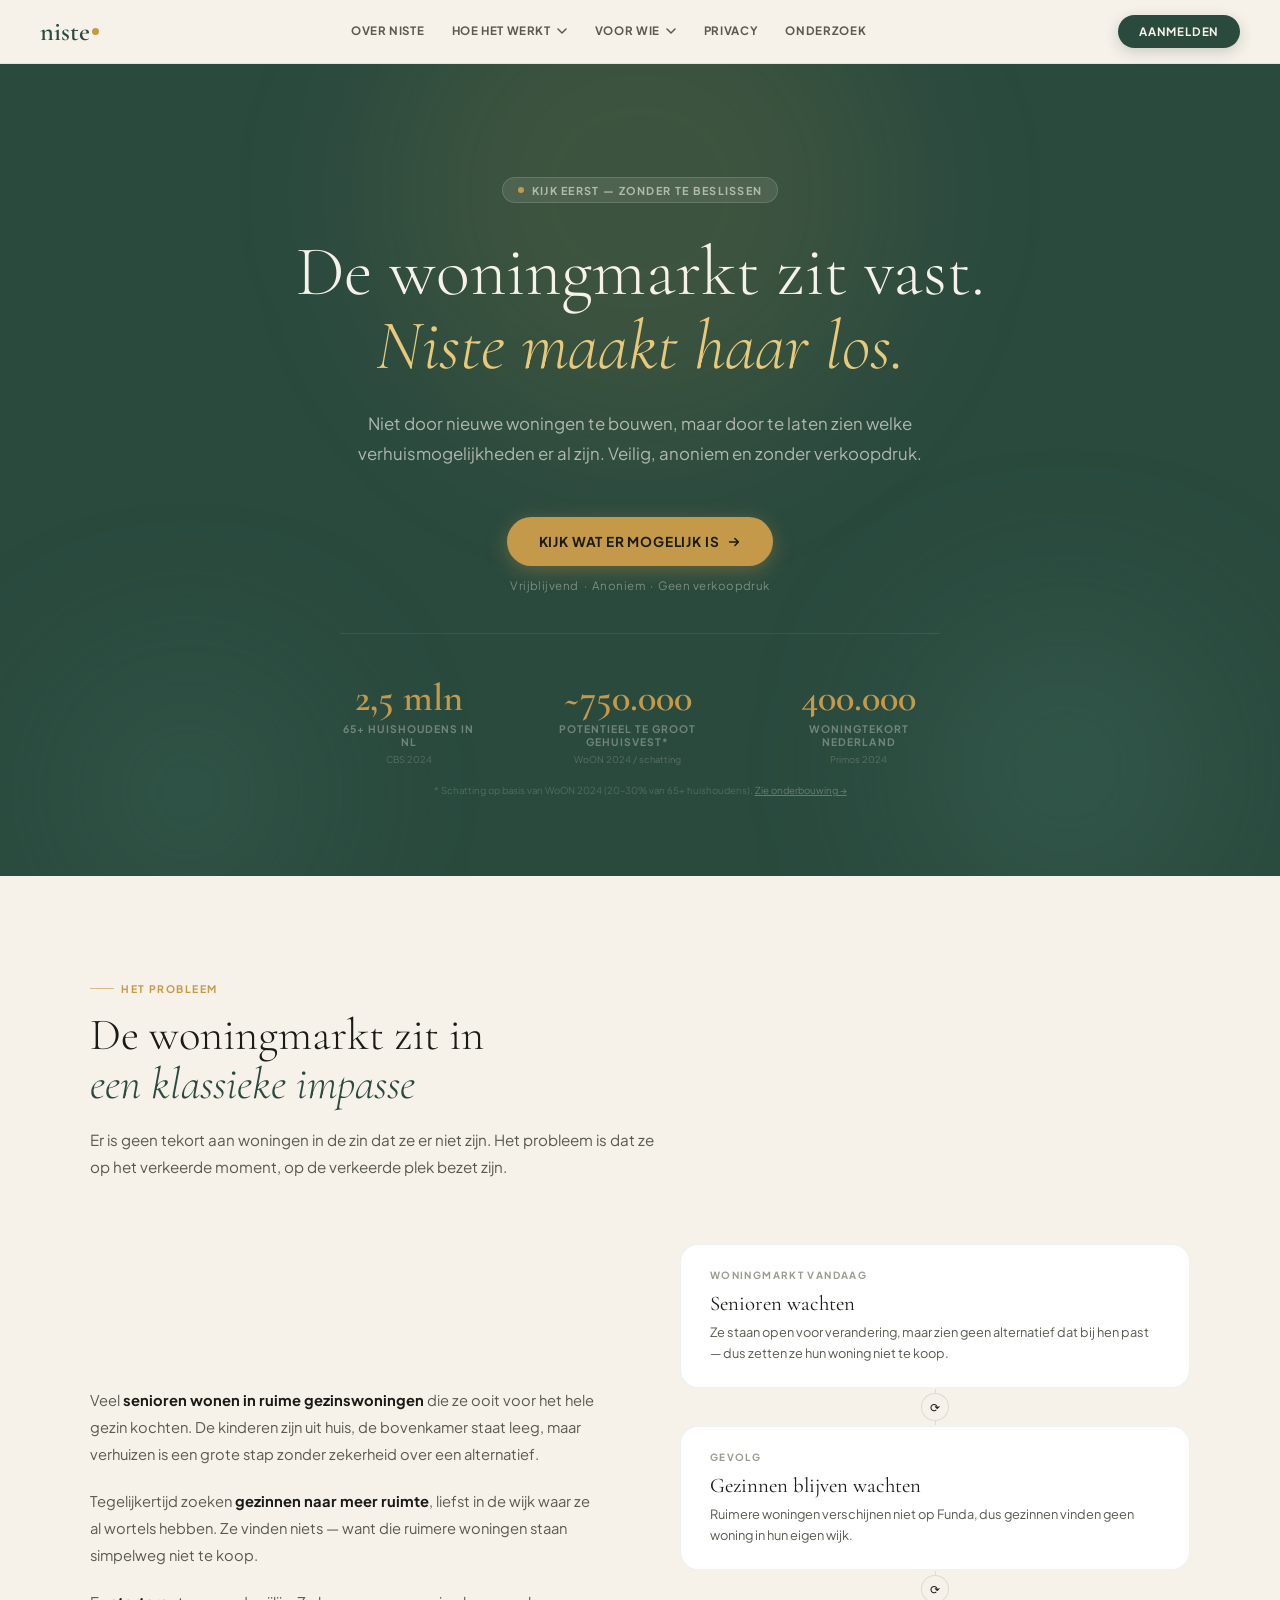
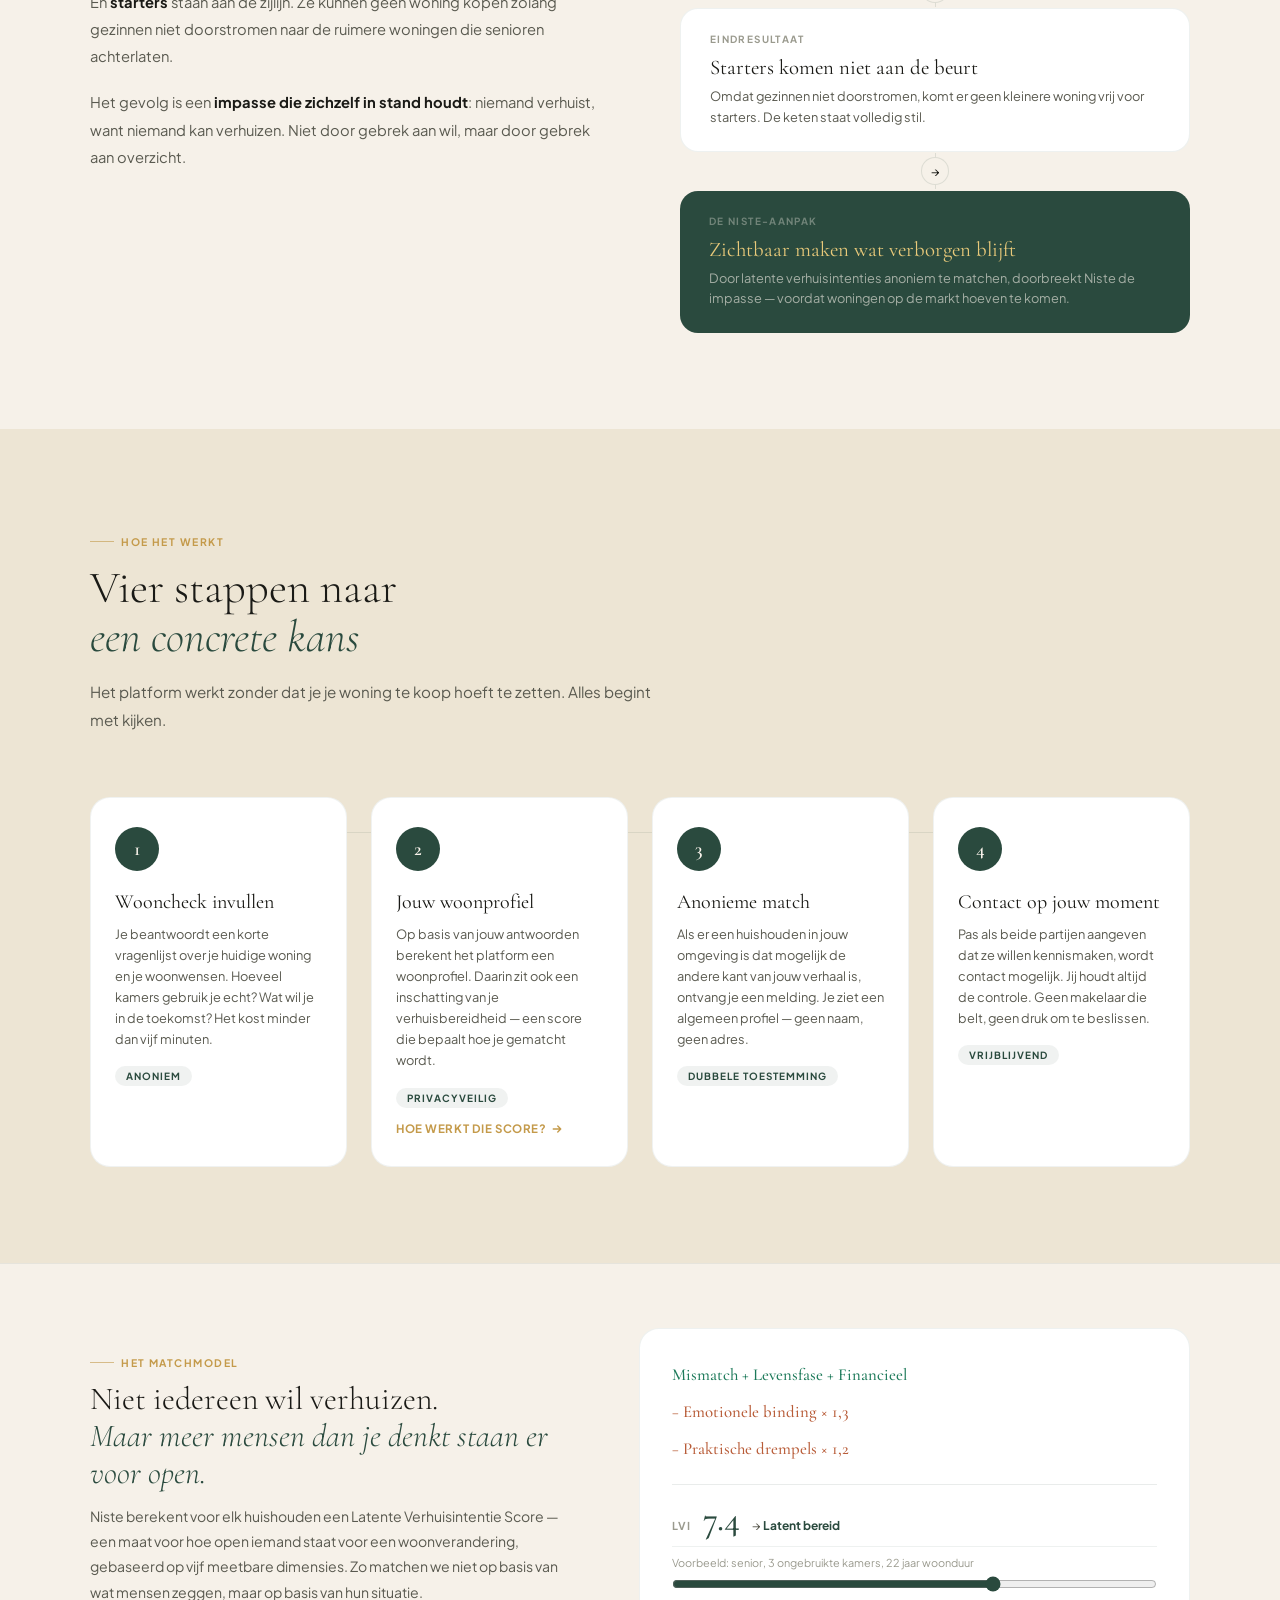
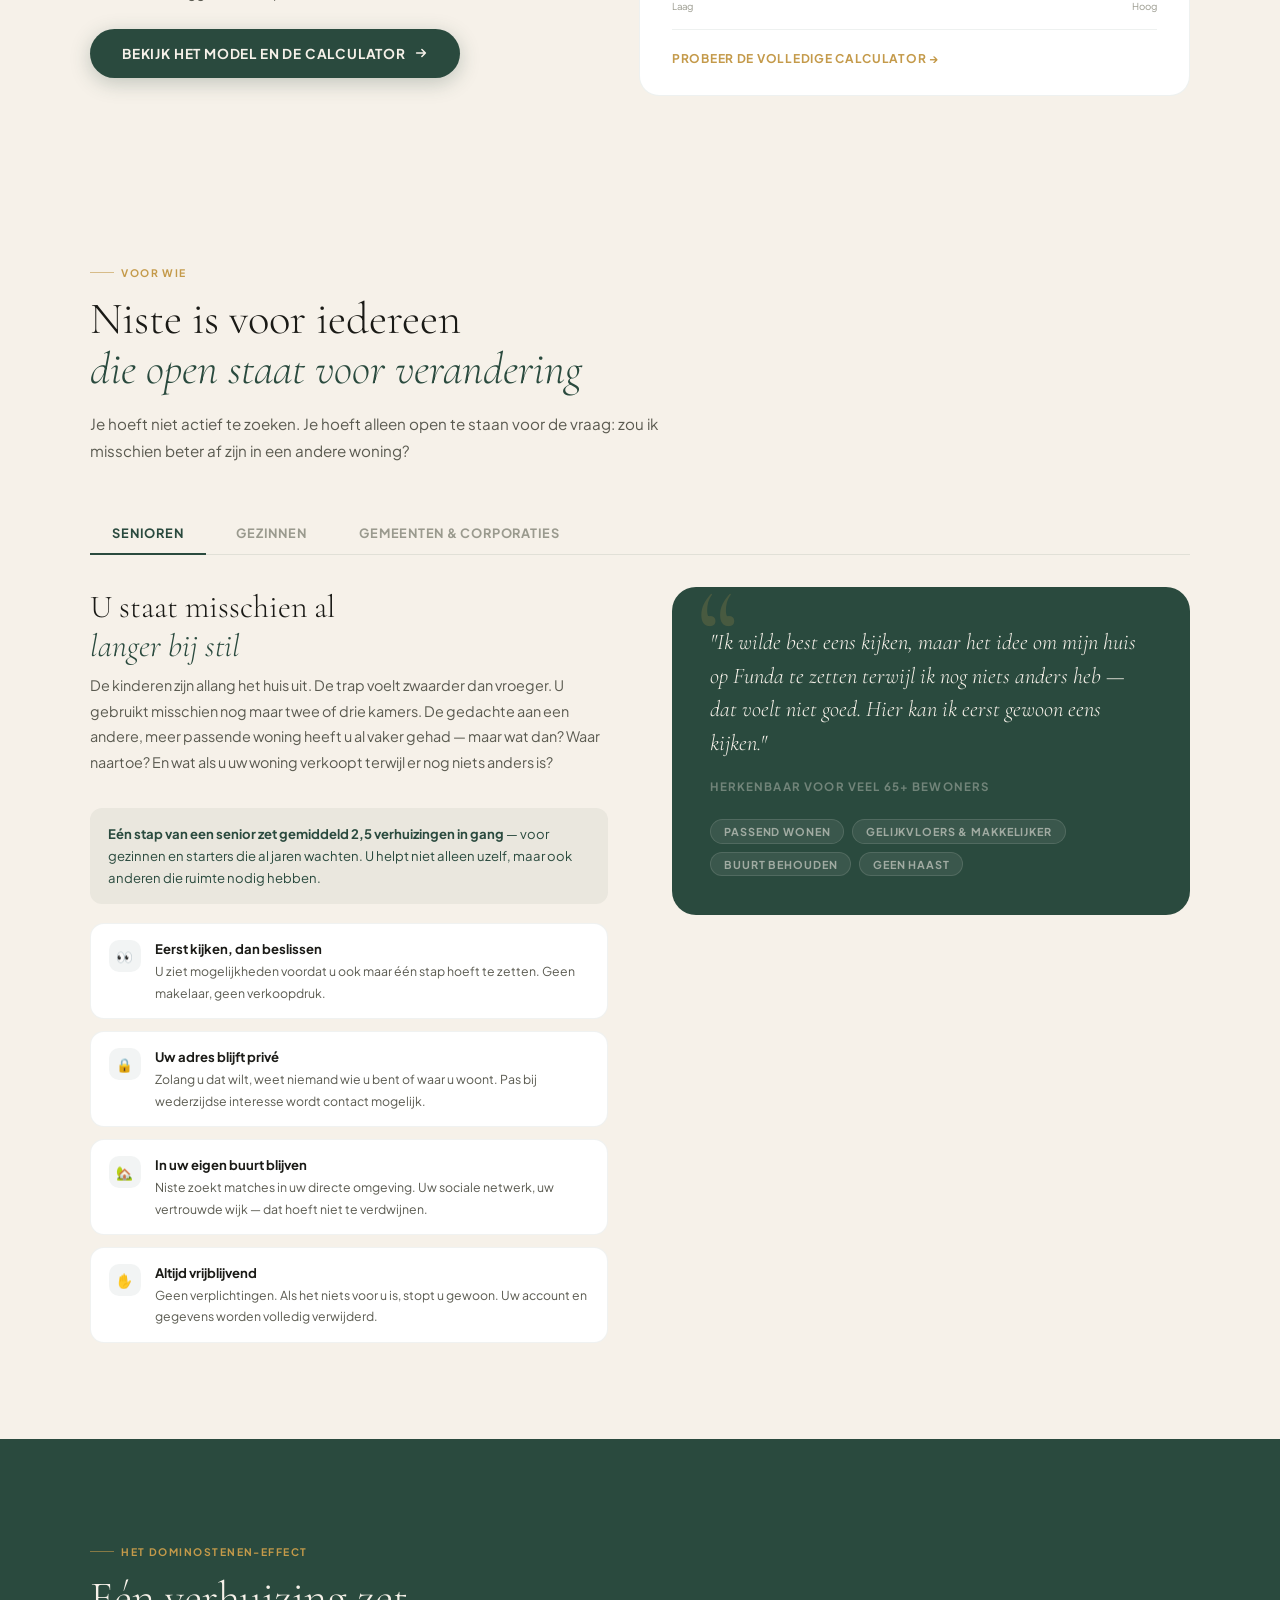
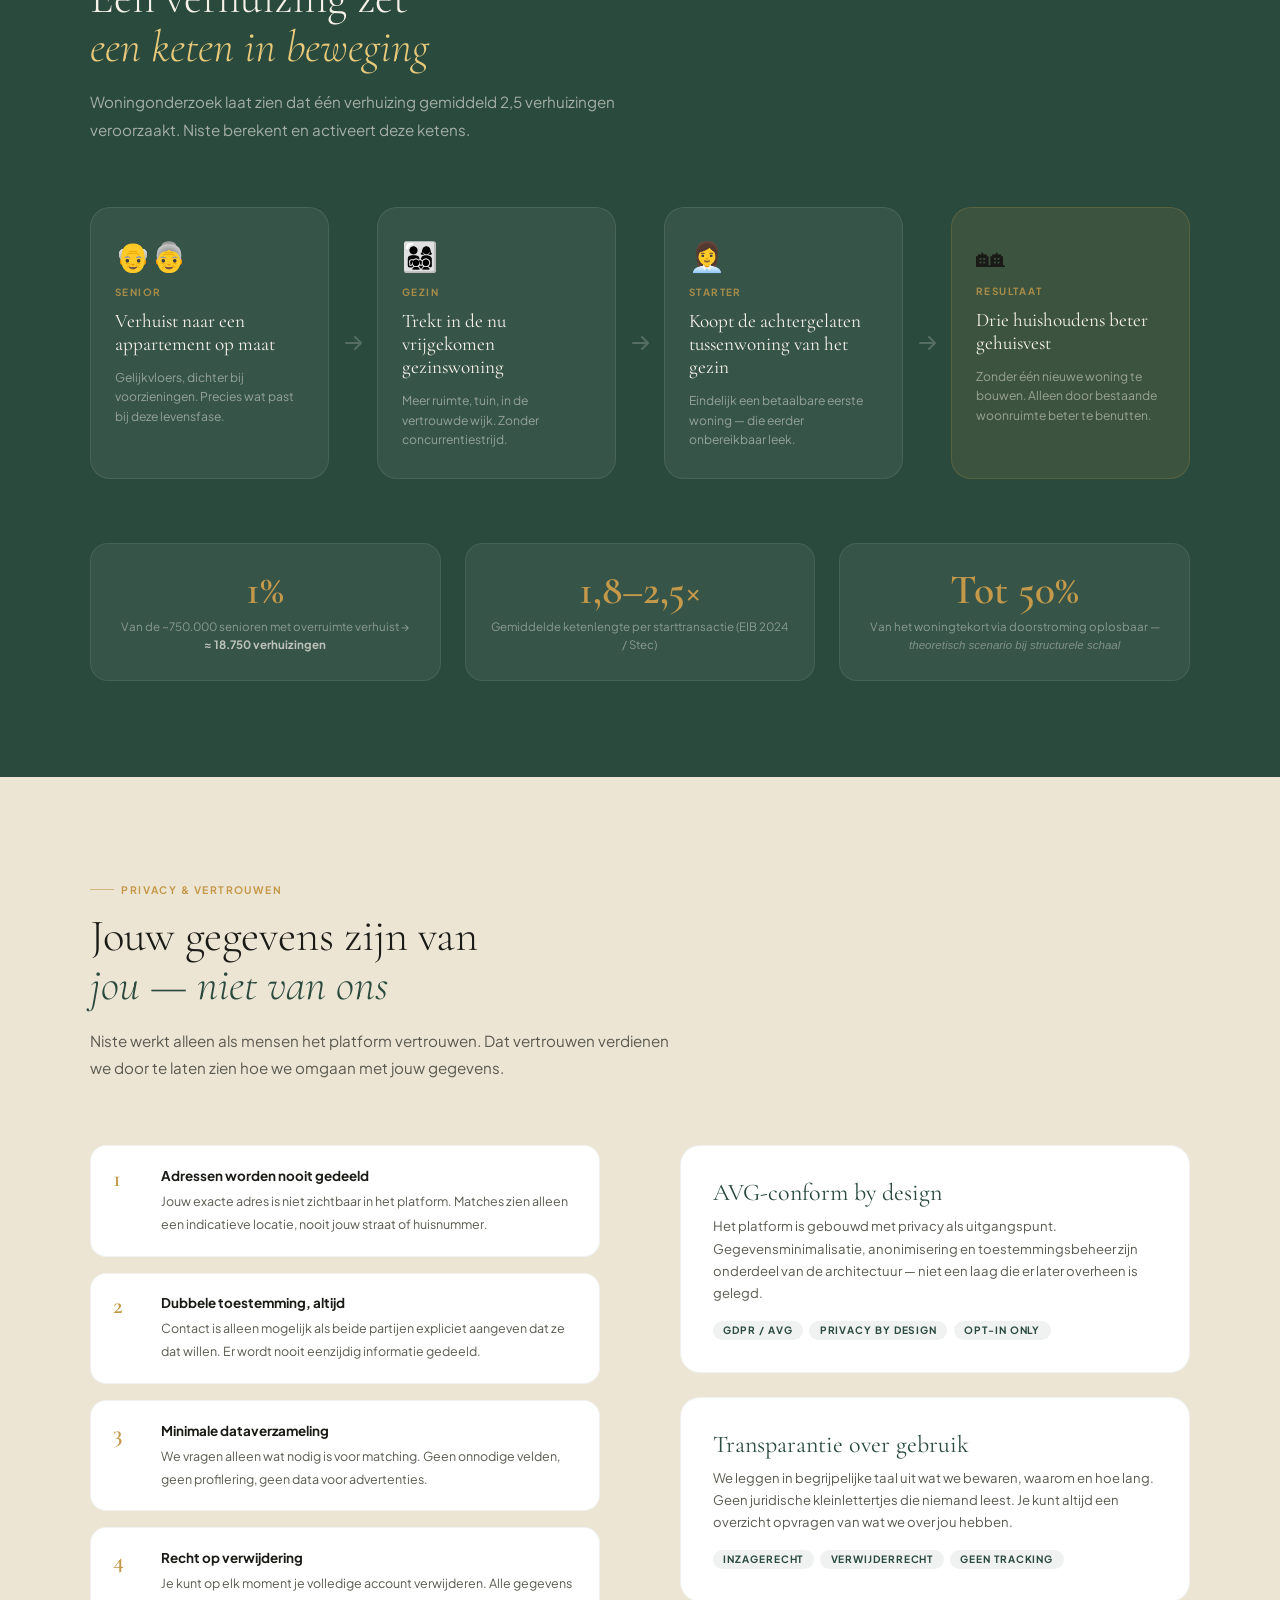
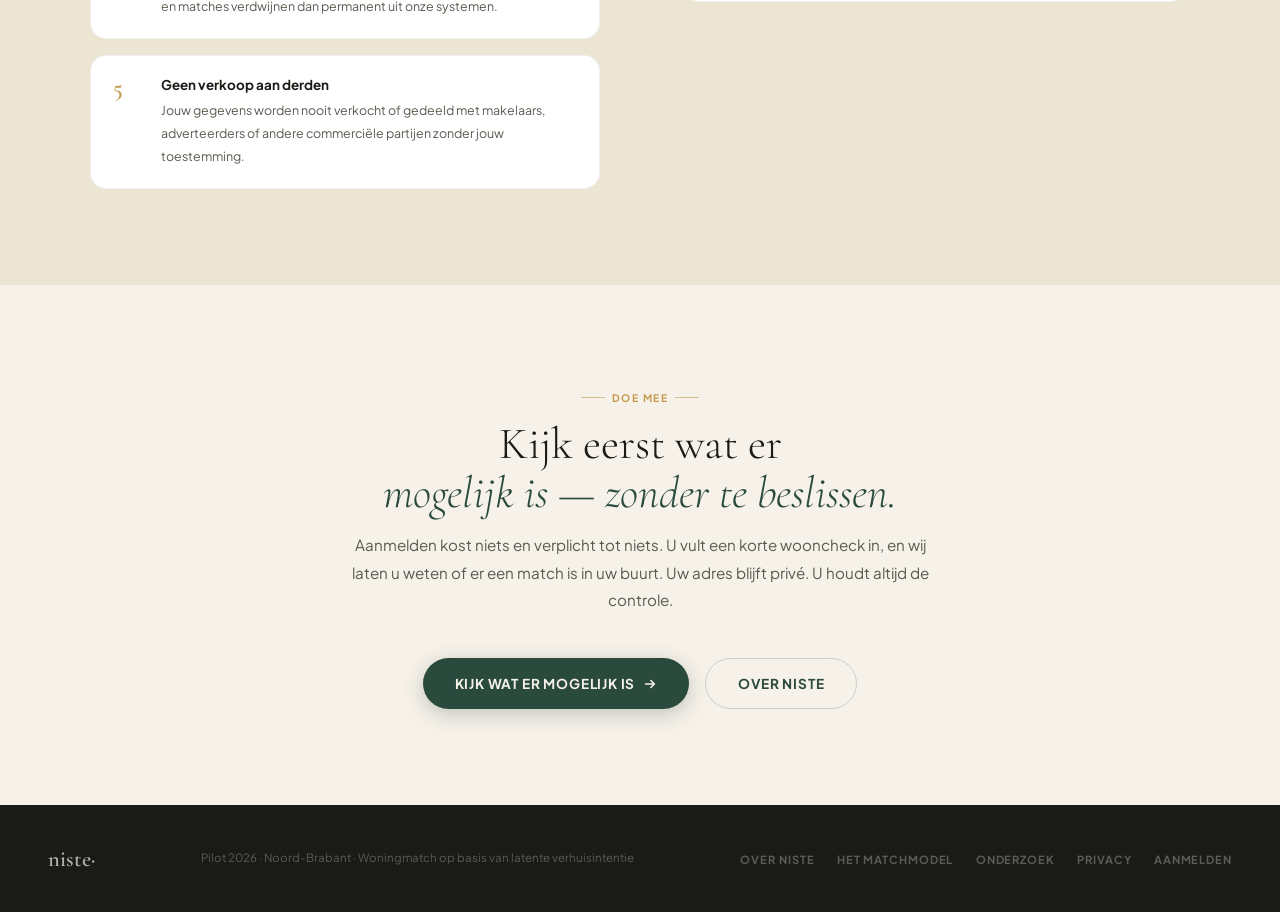
==== commit bcaffd7f: "Update index.html" ====
--- a/index.html
+++ b/index.html
@@ -525,14 +525,31 @@
   <div class="hero-blob hero-blob-1"></div>
   <div class="hero-blob hero-blob-2"></div>
   <div class="hero-blob hero-blob-3"></div>
-  <div class="hero-eyebrow"><span class="hero-dot"></span>Schrijf je in en help jezelf en een ander</div>
+  <div class="hero-eyebrow"><span class="hero-dot"></span>Kijk eerst — zonder te beslissen</div>
   <h1>De woningmarkt zit vast.<br><em>Niste maakt haar los.</em></h1>
   <p class="hero-lead">Niet door nieuwe woningen te bouwen, maar door te laten zien welke verhuismogelijkheden er al zijn. Veilig, anoniem en zonder verkoopdruk.</p>
+  <div style="margin-bottom:2.5rem;position:relative;z-index:1;">
+    <a href="intake.html" style="display:inline-flex;align-items:center;gap:.5rem;background:var(--gold);color:var(--dark);border:none;border-radius:100px;padding:1rem 2rem;font-family:'Plus Jakarta Sans',sans-serif;font-size:.85rem;font-weight:700;letter-spacing:.06em;text-transform:uppercase;text-decoration:none;cursor:pointer;transition:all .2s;box-shadow:0 5px 20px rgba(196,154,74,.35);">Kijk wat er mogelijk is <svg width="14" height="14" viewBox="0 0 16 16" fill="none"><path d="M3 8h10M9 4l4 4-4 4" stroke="currentColor" stroke-width="1.8" stroke-linecap="round" stroke-linejoin="round"/></svg></a>
+    <p style="font-size:.72rem;color:rgba(246,241,233,.4);margin-top:.75rem;letter-spacing:.04em;">Vrijblijvend &nbsp;·&nbsp; Anoniem &nbsp;·&nbsp; Geen verkoopdruk</p>
+  </div>
   <div class="hero-stat-row">
-    <div><div class="hero-stat-val">2,5 mln</div><div class="hero-stat-lbl">65+ huishoudens in NL</div></div>
-    <div><div class="hero-stat-val">750.000</div><div class="hero-stat-lbl">Potentieel te groot gehuisvest</div></div>
-    <div><div class="hero-stat-val">400.000</div><div class="hero-stat-lbl">Woningtekort Nederland</div></div>
-  </div>
+    <div>
+      <div class="hero-stat-val">2,5 mln</div>
+      <div class="hero-stat-lbl">65+ huishoudens in NL</div>
+      <div style="font-size:.58rem;color:rgba(246,241,233,.22);margin-top:.3rem;">CBS 2024</div>
+    </div>
+    <div>
+      <div class="hero-stat-val">~750.000</div>
+      <div class="hero-stat-lbl">Potentieel te groot gehuisvest*</div>
+      <div style="font-size:.58rem;color:rgba(246,241,233,.22);margin-top:.3rem;">WoON 2024 / schatting</div>
+    </div>
+    <div>
+      <div class="hero-stat-val">400.000</div>
+      <div class="hero-stat-lbl">Woningtekort Nederland</div>
+      <div style="font-size:.58rem;color:rgba(246,241,233,.22);margin-top:.3rem;">Primos 2024</div>
+    </div>
+  </div>
+  <p style="font-size:.6rem;color:rgba(246,241,233,.2);margin-top:1.2rem;position:relative;z-index:1;">* Schatting op basis van WoON 2024 (20–30% van 65+ huishoudens). <a href="onderbouwing.html" style="color:rgba(246,241,233,.3);text-decoration:underline;">Zie onderbouwing →</a></p>
 </section>
 
 
@@ -597,11 +614,16 @@
       <hr class="mini-divider">
       <div class="mini-result">
         <span class="mini-result-label">LVI</span>
-        <span class="mini-result-score">Score</span>
-        <span class="mini-result-verdict">→ Latent bereid, actief of buiten bereik</span>
+        <span class="mini-result-score" id="lvi-demo">7.4</span>
+        <span class="mini-result-verdict">→ <span id="lvi-verdict" style="color:var(--forest);font-weight:700;">Latent bereid</span></span>
+      </div>
+      <div style="margin-top:.6rem;padding-top:.6rem;border-top:1px solid rgba(42,74,62,.08);">
+        <div style="font-size:.68rem;color:var(--light);margin-bottom:.35rem;">Voorbeeld: senior, 3 ongebruikte kamers, 22 jaar woonduur</div>
+        <input type="range" min="1" max="10" value="7" step="1" style="width:100%;accent-color:var(--forest);" oninput="updateLVI(this.value)">
+        <div style="display:flex;justify-content:space-between;font-size:.6rem;color:var(--light);margin-top:.25rem;"><span>Laag</span><span>Hoog</span></div>
       </div>
       <div style="margin-top:1.1rem;padding-top:1rem;border-top:1px solid rgba(42,74,62,.08);">
-        <a href="lvi_model.html" style="font-size:.75rem;font-weight:700;letter-spacing:.06em;text-transform:uppercase;color:var(--gold);text-decoration:none;">Probeer de interactieve calculator →</a>
+        <a href="lvi_model.html" style="font-size:.75rem;font-weight:700;letter-spacing:.06em;text-transform:uppercase;color:var(--gold);text-decoration:none;">Probeer de volledige calculator →</a>
       </div>
     </div>
   </div>
@@ -619,10 +641,11 @@
       <button class="audience-tab" onclick="showAudience('gezin',this)">Gezinnen</button>
       <button class="audience-tab" onclick="showAudience('gemeente',this)">Gemeenten &amp; corporaties</button>
     </div>
-    <div class="audience-panel active" id="panel-senior">
-      <div class="audience-text">
+    <div class="audience-panel active" id="panel-senior" data-anchor="senior">
+      <div class="audience-text" id="senior">
         <h3>U staat misschien al<br><em>langer bij stil</em></h3>
-        <p class="audience-intro">De kinderen zijn allang het huis uit. De trap voelt zwaarder dan vroeger. U gebruikt misschien nog maar twee of drie kamers. De gedachte aan een andere, passender woning heeft u al vaker gehad — maar wat dan? Waar naartoe? En wat als u uw woning verkoopt terwijl er nog niets anders is?</p>
+        <p class="audience-intro">De kinderen zijn allang het huis uit. De trap voelt zwaarder dan vroeger. U gebruikt misschien nog maar twee of drie kamers. De gedachte aan een andere, meer passende woning heeft u al vaker gehad — maar wat dan? Waar naartoe? En wat als u uw woning verkoopt terwijl er nog niets anders is?</p>
+        <p style="font-size:.82rem;line-height:1.7;color:var(--forest);background:rgba(42,74,62,.06);border-radius:12px;padding:.9rem 1.1rem;margin-bottom:1.2rem;"><strong>Eén stap van een senior zet gemiddeld 2,5 verhuizingen in gang</strong> — voor gezinnen en starters die al jaren wachten. U helpt niet alleen uzelf, maar ook anderen die ruimte nodig hebben.</p>
         <div class="audience-benefits">
           <div class="benefit-row"><div class="benefit-icon">👀</div><div class="benefit-text"><strong>Eerst kijken, dan beslissen</strong><span>U ziet mogelijkheden voordat u ook maar één stap hoeft te zetten. Geen makelaar, geen verkoopdruk.</span></div></div>
           <div class="benefit-row"><div class="benefit-icon">🔒</div><div class="benefit-text"><strong>Uw adres blijft privé</strong><span>Zolang u dat wilt, weet niemand wie u bent of waar u woont. Pas bij wederzijdse interesse wordt contact mogelijk.</span></div></div>
@@ -633,11 +656,11 @@
       <div class="audience-quote">
         <p class="audience-quote-text">"Ik wilde best eens kijken, maar het idee om mijn huis op Funda te zetten terwijl ik nog niets anders heb — dat voelt niet goed. Hier kan ik eerst gewoon eens kijken."</p>
         <div class="audience-quote-source">Herkenbaar voor veel 65+ bewoners</div>
-        <div class="audience-quote-chips"><span class="audience-quote-chip">Gelijkvloers wonen</span><span class="audience-quote-chip">Kleiner &amp; makkelijker</span><span class="audience-quote-chip">Buurt behouden</span><span class="audience-quote-chip">Geen haast</span></div>
+        <div class="audience-quote-chips"><span class="audience-quote-chip">Passend wonen</span><span class="audience-quote-chip">Gelijkvloers &amp; makkelijker</span><span class="audience-quote-chip">Buurt behouden</span><span class="audience-quote-chip">Geen haast</span></div>
       </div>
     </div>
     <div class="audience-panel" id="panel-gezin">
-      <div class="audience-text">
+      <div class="audience-text" id="gezin">
         <h3>De woning die jullie<br><em>zoeken bestaat al</em></h3>
         <p class="audience-intro">Jullie gezin is gegroeid maar de woning niet mee. Jullie willen meer ruimte, een tuin, een extra kamer — maar het liefst blijven jullie in dezelfde wijk. Op Funda staat er niets. Toch zijn die woningen er wél. Ze staan alleen niet te koop — nog niet.</p>
         <div class="audience-benefits">
@@ -654,7 +677,7 @@
       </div>
     </div>
     <div class="audience-panel" id="panel-gemeente">
-      <div class="audience-text">
+      <div class="audience-text" id="gemeente">
         <h3>Inzicht in wat<br><em>nog verborgen is</em></h3>
         <p class="audience-intro">Gemeenten en woningcorporaties zoeken naar manieren om de bestaande voorraad beter te benutten. Doorstroming staat hoog op de beleidsagenda — maar de data over latente verhuisbereidheid ontbreekt. Niste maakt zichtbaar wat er al is.</p>
         <div class="audience-benefits">
@@ -690,9 +713,9 @@
       <div class="chain-node" style="background:rgba(196,154,74,.12);border-color:rgba(196,154,74,.2);"><div class="chain-node-emoji">🏘</div><div class="chain-node-who">Resultaat</div><div class="chain-node-label">Drie huishoudens beter gehuisvest</div><div class="chain-node-desc">Zonder één nieuwe woning te bouwen. Alleen door bestaande woonruimte beter te benutten.</div></div>
     </div>
     <div class="chain-impact-row">
-      <div class="chain-impact-card"><div class="chain-impact-val">1%</div><div class="chain-impact-label">Van de 750.000 senioren met overruimte verhuist → <strong style="color:rgba(246,241,233,.7)">≈ 18.750 verhuizingen</strong></div></div>
-      <div class="chain-impact-card"><div class="chain-impact-val">2,5×</div><div class="chain-impact-label">Is de gemiddelde ketenlengte per starttransactie volgens woningmarktonderzoek</div></div>
-      <div class="chain-impact-card"><div class="chain-impact-val">50%</div><div class="chain-impact-label">Van het woningtekort kan via doorstroming worden opgelost — zonder nieuwbouw</div></div>
+      <div class="chain-impact-card"><div class="chain-impact-val">1%</div><div class="chain-impact-label">Van de ~750.000 senioren met overruimte verhuist → <strong style="color:rgba(246,241,233,.7)">≈ 18.750 verhuizingen</strong></div></div>
+      <div class="chain-impact-card"><div class="chain-impact-val">1,8–2,5×</div><div class="chain-impact-label">Gemiddelde ketenlengte per starttransactie (EIB 2024 / Stec)</div></div>
+      <div class="chain-impact-card"><div class="chain-impact-val">Tot 50%</div><div class="chain-impact-label">Van het woningtekort via doorstroming oplosbaar — <em style="color:rgba(246,241,233,.4)">theoretisch scenario bij structurele schaal</em></div></div>
     </div>
   </div>
 </section>
@@ -725,11 +748,11 @@
 <section class="cta-section">
   <div class="cta-inner">
     <div class="section-eyebrow" style="justify-content:center;"><span class="section-eyebrow-line"></span>Doe mee<span class="section-eyebrow-line"></span></div>
-    <h2 class="section-title">Klaar om te kijken<br><em>wat er mogelijk is?</em></h2>
-    <p class="section-lead">Aanmelden voor de pilot kost niets en verplicht tot niets. Je vult een korte wooncheck in, en wij laten je weten of er een match is in jouw buurt.</p>
+    <h2 class="section-title">Kijk eerst wat er<br><em>mogelijk is — zonder te beslissen.</em></h2>
+    <p class="section-lead">Aanmelden kost niets en verplicht tot niets. U vult een korte wooncheck in, en wij laten u weten of er een match is in uw buurt. Uw adres blijft privé. U houdt altijd de controle.</p>
     <div class="cta-buttons">
-      <a href="intake.html" class="btn-primary">Aanmelden voor de pilot <svg width="14" height="14" viewBox="0 0 16 16" fill="none"><path d="M3 8h10M9 4l4 4-4 4" stroke="currentColor" stroke-width="1.8" stroke-linecap="round" stroke-linejoin="round"/></svg></a>
-      <a href="privacy.html" class="btn-secondary">Privacyverklaring lezen</a>
+      <a href="intake.html" class="btn-primary">Kijk wat er mogelijk is <svg width="14" height="14" viewBox="0 0 16 16" fill="none"><path d="M3 8h10M9 4l4 4-4 4" stroke="currentColor" stroke-width="1.8" stroke-linecap="round" stroke-linejoin="round"/></svg></a>
+      <a href="over.html" class="btn-secondary">Over Niste</a>
     </div>
   </div>
 </section>
@@ -756,6 +779,31 @@
     document.querySelectorAll('.audience-panel').forEach(p => p.classList.remove('active'));
     document.getElementById('panel-' + id).classList.add('active');
     if (btn) btn.classList.add('active');
+    history.replaceState(null, '', '#' + id);
+  }
+
+  // Activate tab from URL hash
+  function activateFromHash() {
+    const hash = location.hash.replace('#','');
+    const tabs = { senior: 0, gezin: 1, gemeente: 2 };
+    if (hash in tabs) {
+      const btn = document.querySelectorAll('.audience-tab')[tabs[hash]];
+      showAudience(hash, btn);
+      document.getElementById('voor-wie')?.scrollIntoView({ behavior: 'smooth', block: 'start' });
+    }
+  }
+  window.addEventListener('hashchange', activateFromHash);
+  activateFromHash();
+
+  // LVI demo slider
+  function updateLVI(val) {
+    const score = parseFloat(val).toFixed(1);
+    document.getElementById('lvi-demo').textContent = score;
+    const v = document.getElementById('lvi-verdict');
+    if (val >= 8)      { v.textContent = 'Actief zoekend';  v.style.color = '#2A4A3E'; }
+    else if (val >= 6) { v.textContent = 'Latent bereid';   v.style.color = '#3D6B5C'; }
+    else if (val >= 4) { v.textContent = 'Potentieel';      v.style.color = '#C49A4A'; }
+    else               { v.textContent = 'Buiten bereik';   v.style.color = '#9A9A8E'; }
   }
 
   // Hamburger
@@ -772,7 +820,6 @@
     document.body.style.overflow = '';
   }
 
-  // Anchor links: sluit mobiel menu bij klik
   document.querySelectorAll('.nav-mobile-link[href^="index.html#"]').forEach(link => {
     link.addEventListener('click', closeMobile);
   });
